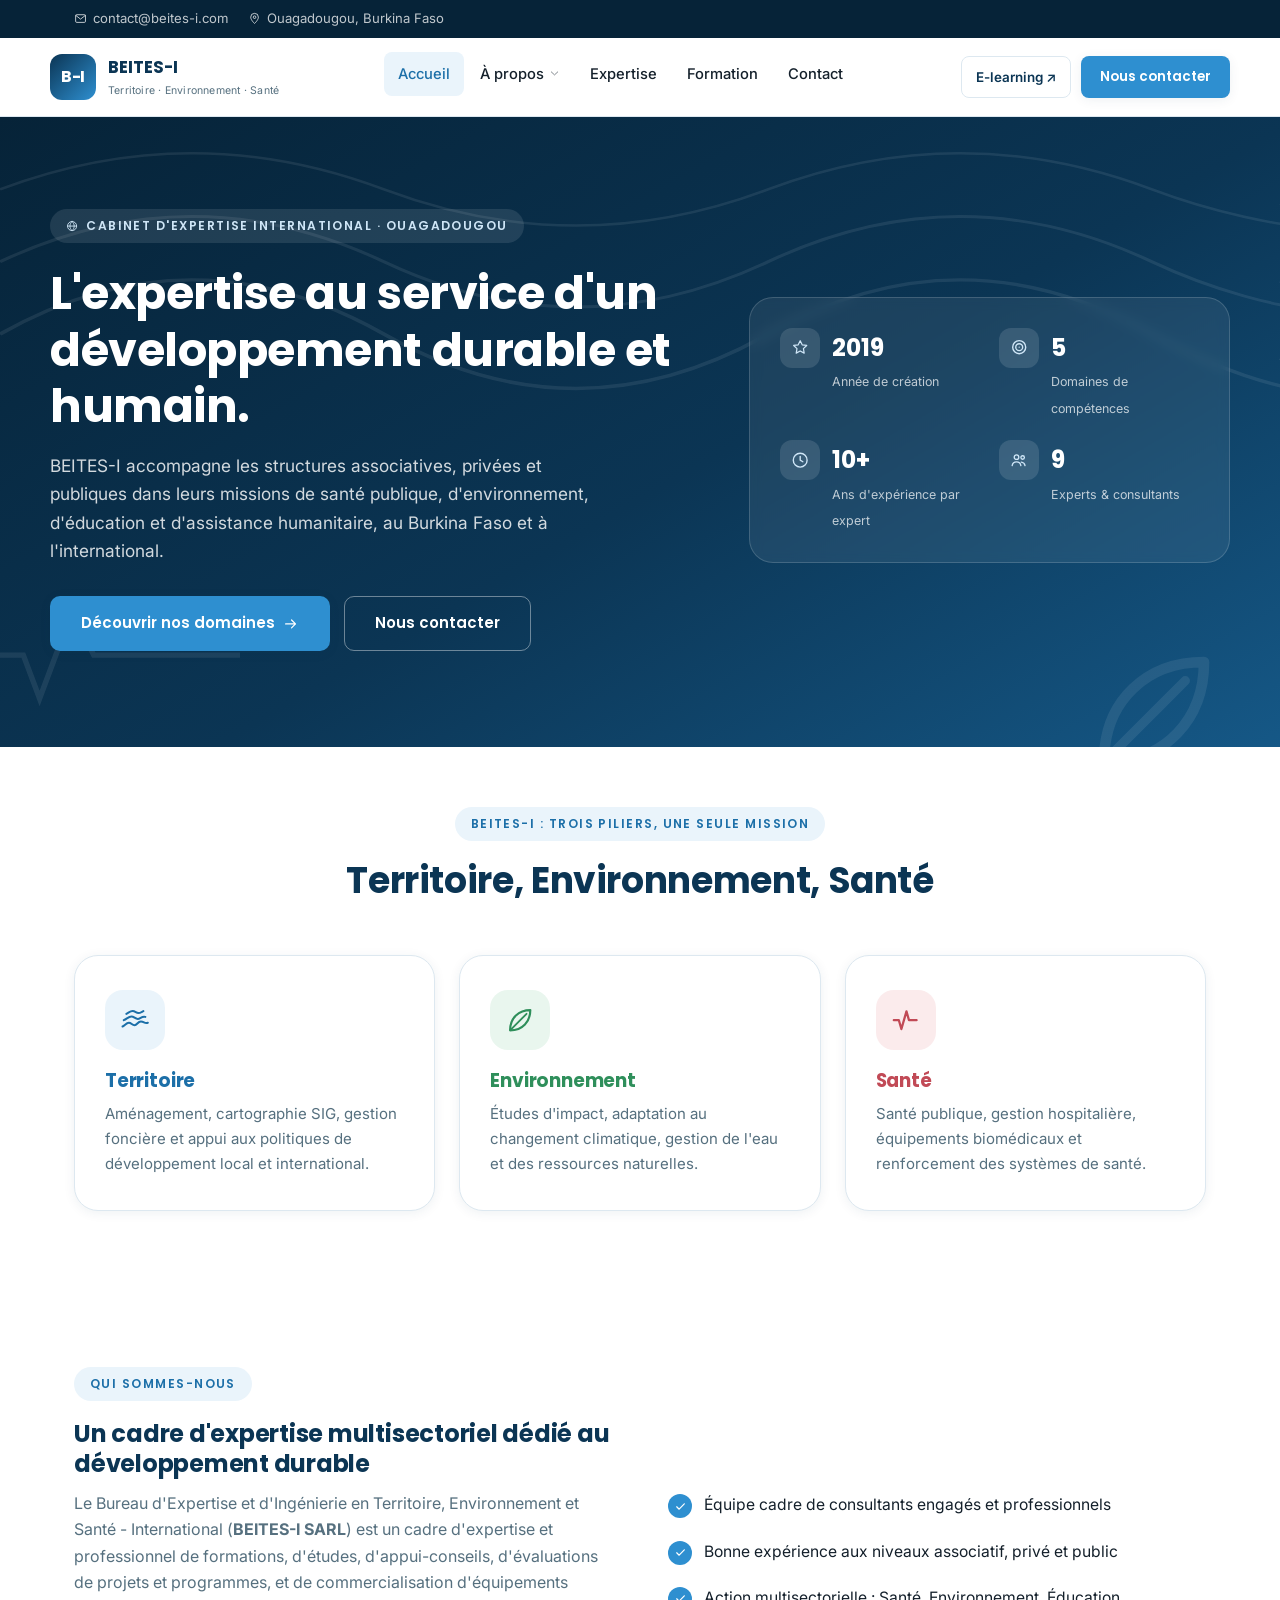
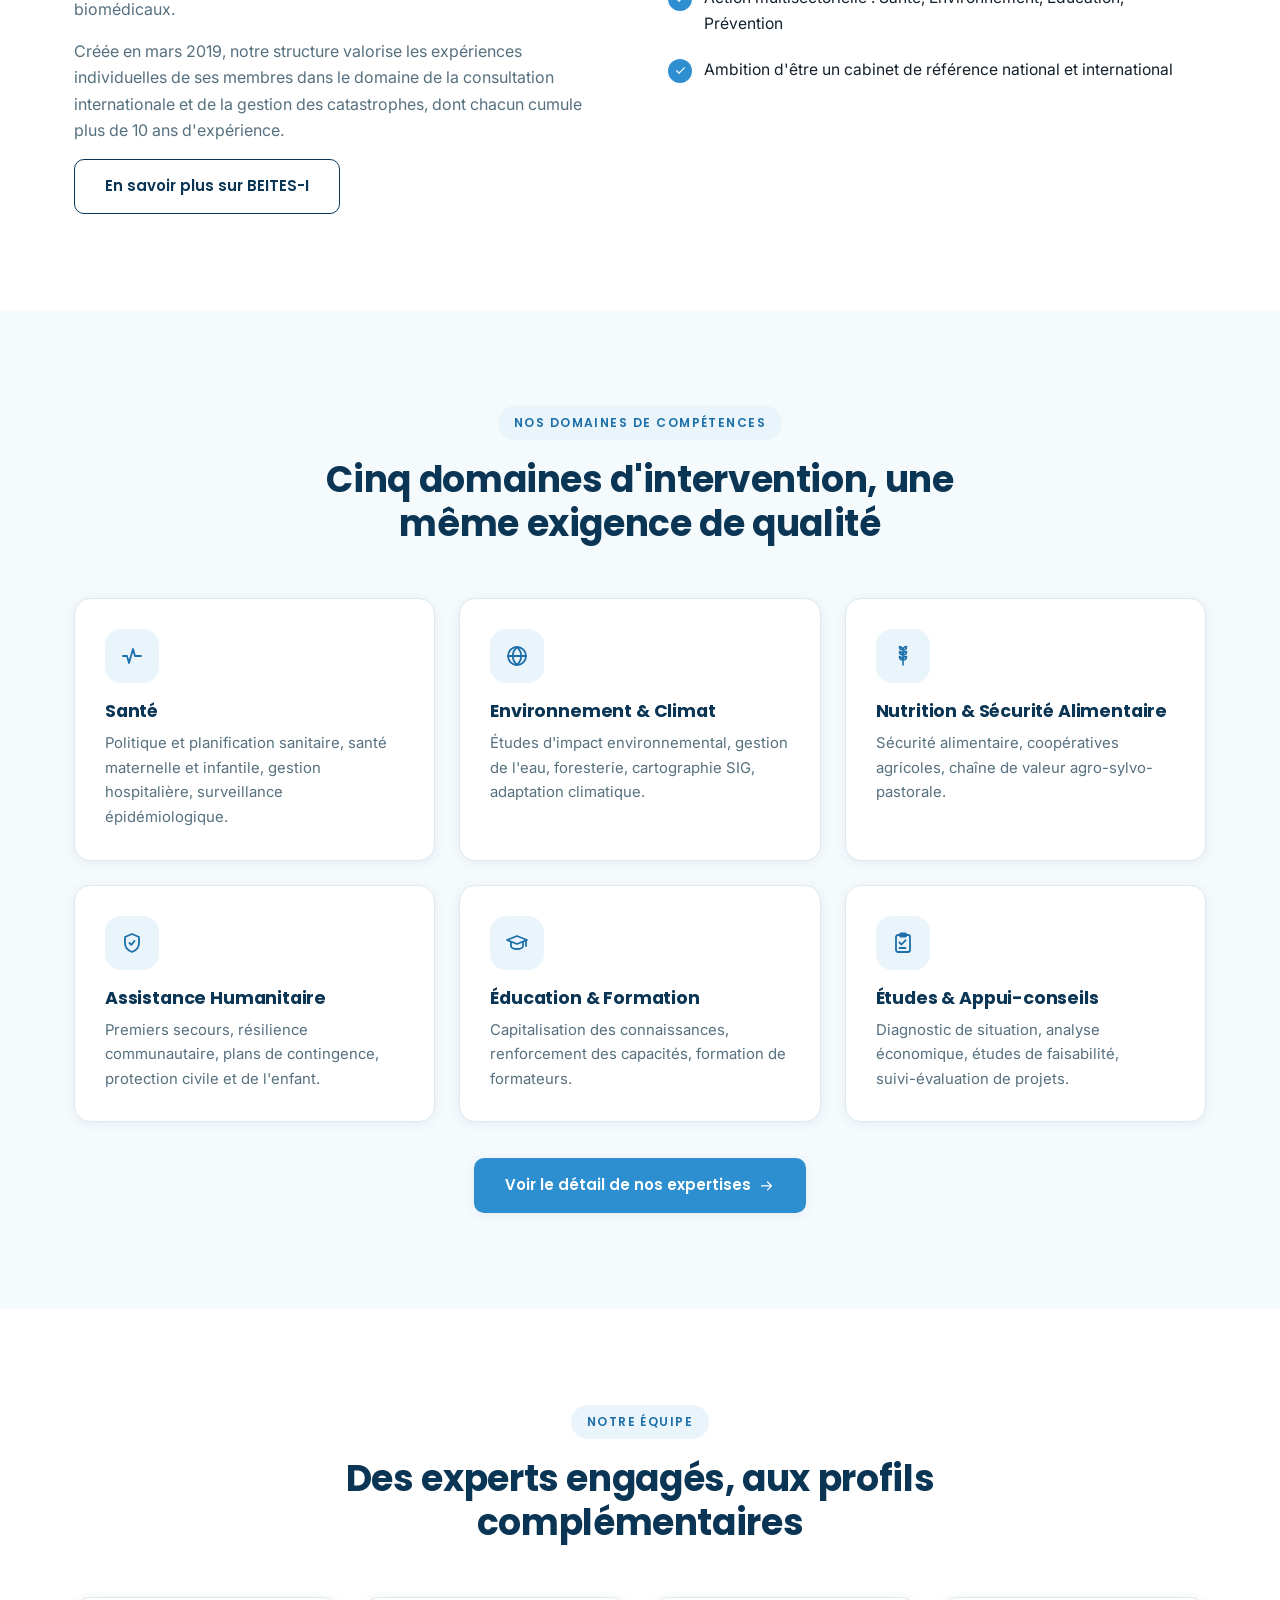
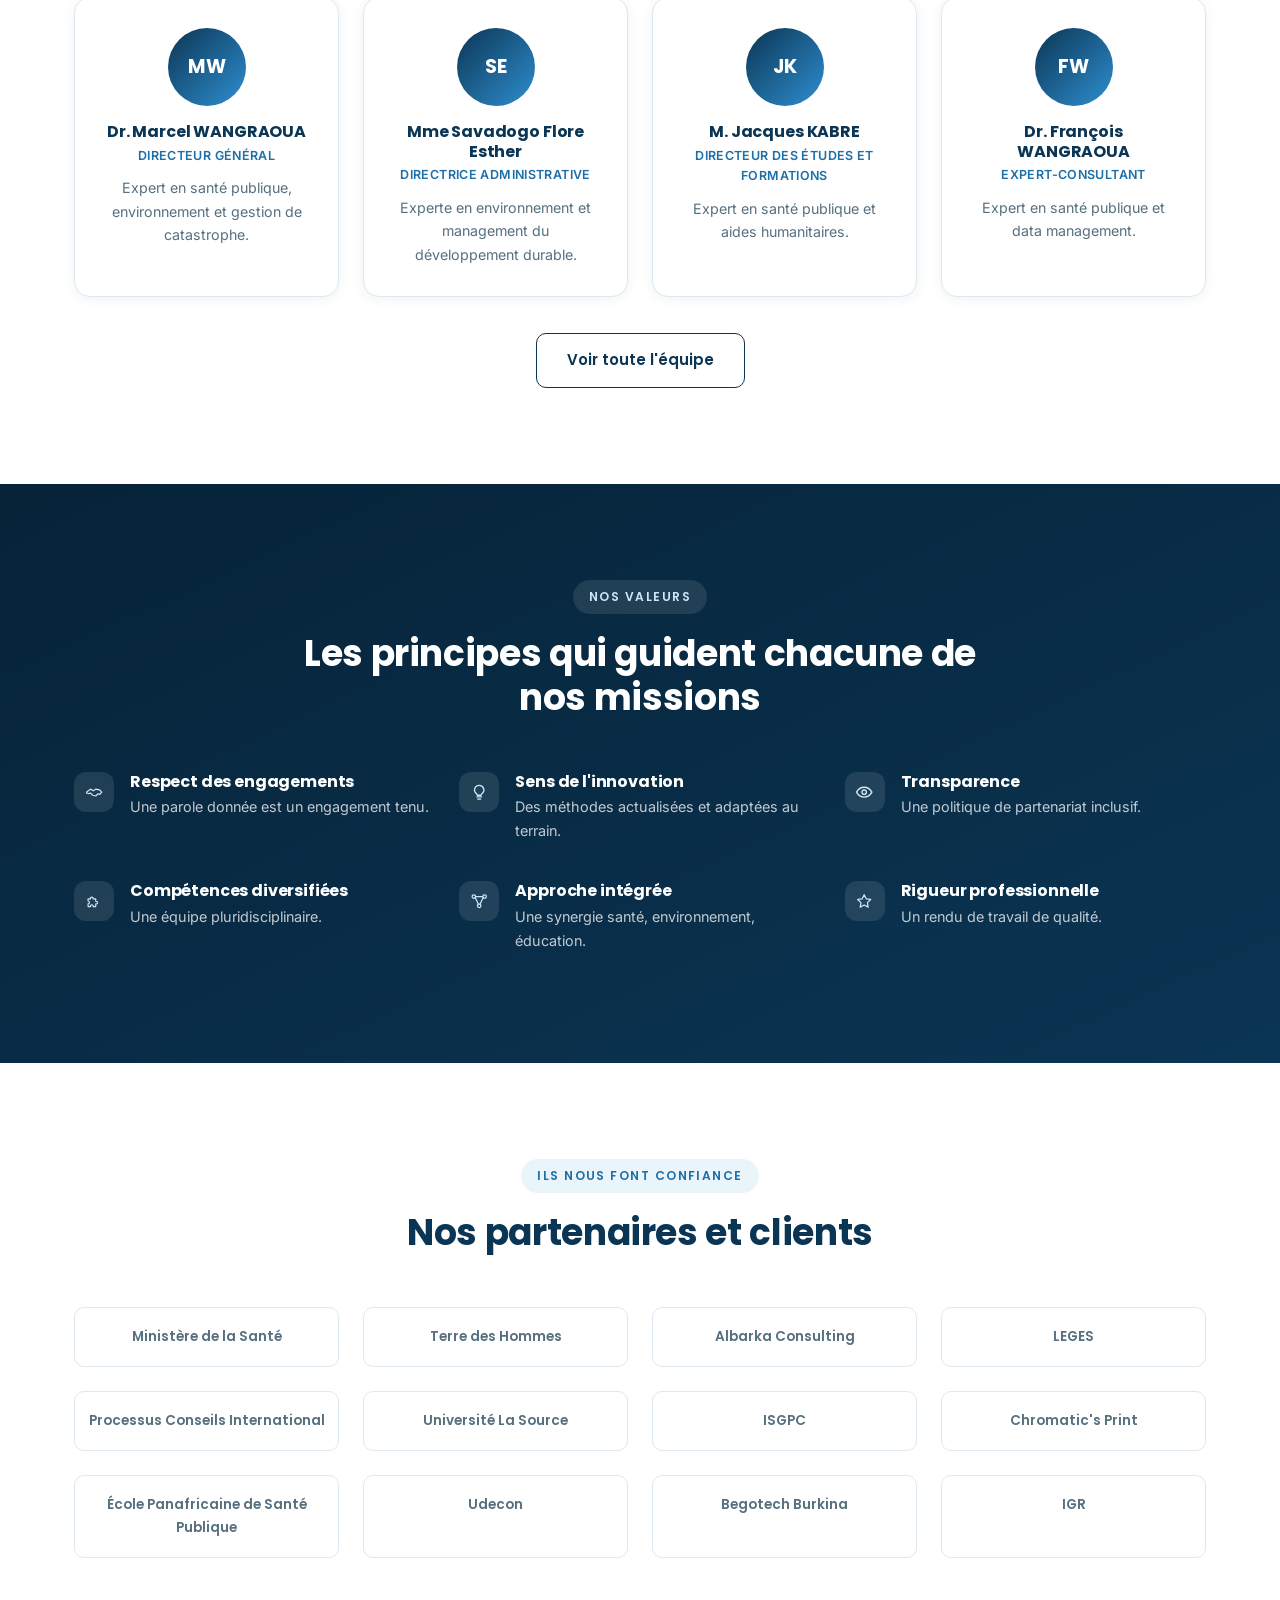
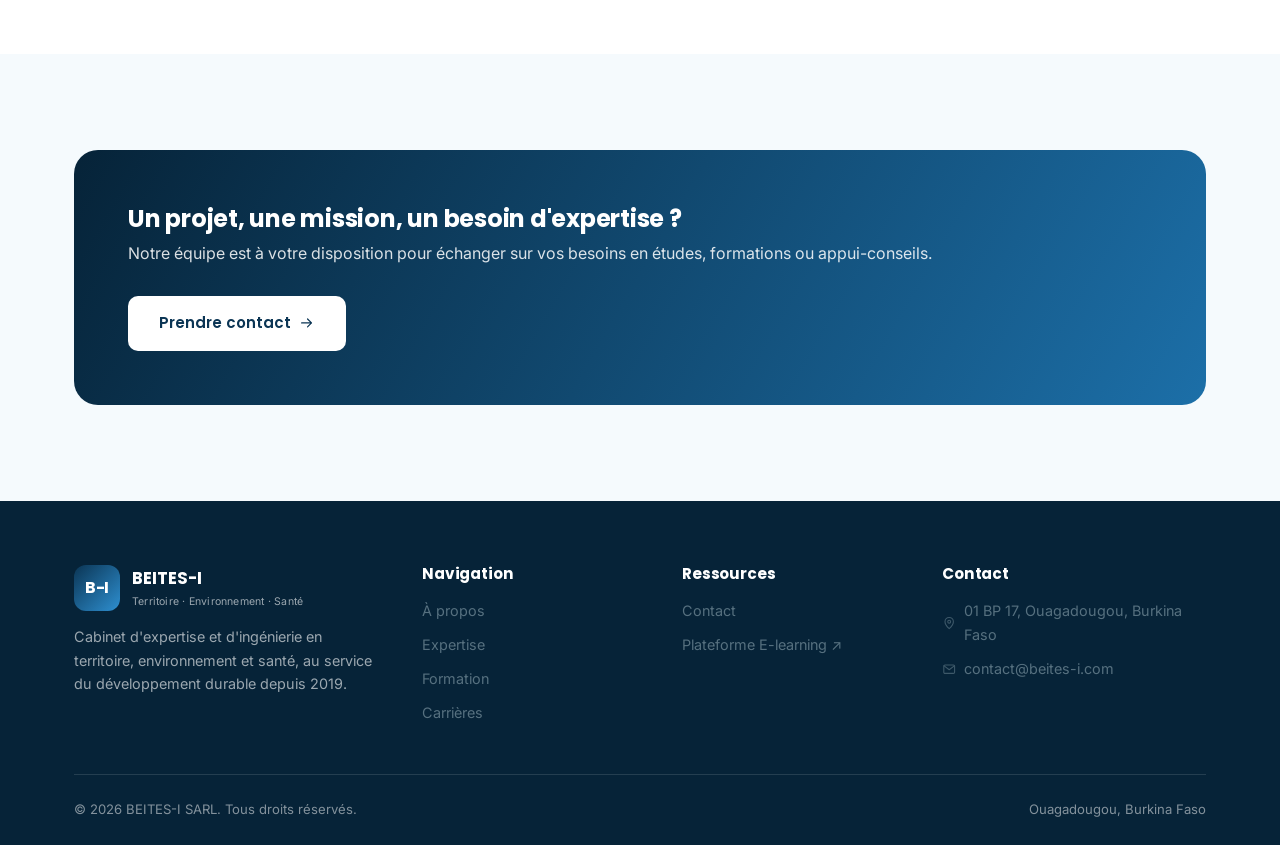
==== index.html @ 6b464d86 "Fond blanc permanent + identité visuelle Territoire/Environnement/Santé Le thème sombre du système a" ====
<!DOCTYPE html>
<html lang="fr">
<head>
<meta charset="UTF-8">
<meta name="viewport" content="width=device-width, initial-scale=1.0">
<title>BEITES-I | Cabinet d'expertise en Territoire, Environnement et Santé</title>
<meta name="description" content="BEITES-I, cabinet d'expertise international basé à Ouagadougou (Burkina Faso), spécialisé en santé publique, environnement, éducation, assistance humanitaire et gestion des catastrophes.">
<link rel="icon" href="favicon.svg" type="image/svg+xml">
<link rel="preconnect" href="https://fonts.googleapis.com">
<link rel="preconnect" href="https://fonts.gstatic.com" crossorigin>
<link href="https://fonts.googleapis.com/css2?family=Inter:wght@400;500;600;700&family=Poppins:wght@600;700;800&display=swap" rel="stylesheet">
<link rel="stylesheet" href="css/style.css">
</head>
<body>

<header class="site-header">
  <div class="topbar">
    <div class="container">
      <div class="topbar-links">
        <span class="topbar-item"><svg class="icon"><use href="icons.svg#icon-mail"></use></svg> contact@beites-i.com</span>
        <span class="topbar-item"><svg class="icon"><use href="icons.svg#icon-pin"></use></svg> Ouagadougou, Burkina Faso</span>
      </div>
    </div>
  </div>
  <div class="container nav">
    <a href="index.html" class="brand">
      <span class="brand-mark">B-I</span>
      <span class="brand-text"><strong>BEITES-I</strong><span>Territoire · Environnement · Santé</span></span>
    </a>
    <nav>
      <ul class="nav-links" id="navLinks">
        <li><a href="index.html" class="is-active">Accueil</a></li>
        <li class="has-dropdown">
          <a href="qui-sommes-nous.html">À propos <svg class="icon"><use href="icons.svg#icon-chevron-down"></use></svg></a>
          <ul class="dropdown">
            <li><a href="qui-sommes-nous.html"><svg class="icon"><use href="icons.svg#icon-compass"></use></svg> Notre histoire &amp; mission</a></li>
            <li><a href="qui-sommes-nous.html#equipe"><svg class="icon"><use href="icons.svg#icon-users"></use></svg> Notre équipe</a></li>
            <li><a href="opportunite.html"><svg class="icon"><use href="icons.svg#icon-briefcase"></use></svg> Carrières</a></li>
          </ul>
        </li>
        <li><a href="expertise.html">Expertise</a></li>
        <li><a href="formation.html">Formation</a></li>
        <li><a href="contact.html">Contact</a></li>
      </ul>
    </nav>
    <div class="nav-cta">
      <a href="https://formation.beites-i.com" target="_blank" rel="noopener" class="nav-elearn">E-learning ↗</a>
      <a href="contact.html" class="btn btn-primary btn-sm">Nous contacter</a>
    </div>
    <button class="nav-toggle" id="navToggle" aria-label="Ouvrir le menu">
      <svg class="icon icon-menu"><use href="icons.svg#icon-menu"></use></svg>
      <svg class="icon icon-close"><use href="icons.svg#icon-close"></use></svg>
    </button>
  </div>
</header>

<section class="hero">
  <div class="hero-decor" aria-hidden="true">
    <svg class="contour" viewBox="0 0 400 120" preserveAspectRatio="none">
      <path d="M0 90c40-30 80-30 120 0s80 30 120 0 80-30 120 0 80 30 40 10" fill="none" stroke="#ffffff" stroke-width="1.4"/>
      <path d="M0 60c40-25 80-25 120 0s80 25 120 0 80-25 120 0 80 25 40 8" fill="none" stroke="#ffffff" stroke-width="1.2"/>
      <path d="M0 30c40-20 80-20 120 0s80 20 120 0 80-20 120 0 80 20 40 6" fill="none" stroke="#ffffff" stroke-width="1"/>
    </svg>
    <svg class="leaf" viewBox="0 0 24 24"><use href="icons.svg#icon-leaf"></use></svg>
    <svg class="pulse" viewBox="0 0 24 10"><path d="M0 5h4l1.5 4 3-8 2 4h13.5" fill="none" stroke="#ffffff" stroke-width="0.5"/></svg>
  </div>
  <div class="container hero-inner">
    <div>
      <span class="hero-eyebrow"><svg class="icon"><use href="icons.svg#icon-globe"></use></svg> Cabinet d'expertise international · Ouagadougou</span>
      <h1>L'expertise au service d'un développement durable et humain.</h1>
      <p class="lead">BEITES-I accompagne les structures associatives, privées et publiques dans leurs missions de santé publique, d'environnement, d'éducation et d'assistance humanitaire, au Burkina Faso et à l'international.</p>
      <div class="hero-actions">
        <a href="expertise.html" class="btn btn-primary">Découvrir nos domaines <svg class="icon"><use href="icons.svg#icon-arrow-right"></use></svg></a>
        <a href="contact.html" class="btn btn-ghost">Nous contacter</a>
      </div>
    </div>
    <div class="hero-card">
      <div class="hero-stat-grid">
        <div class="hero-stat"><div class="icon-circle sm"><svg class="icon"><use href="icons.svg#icon-star"></use></svg></div><div><b>2019</b><span>Année de création</span></div></div>
        <div class="hero-stat"><div class="icon-circle sm"><svg class="icon"><use href="icons.svg#icon-target"></use></svg></div><div><b>5</b><span>Domaines de compétences</span></div></div>
        <div class="hero-stat"><div class="icon-circle sm"><svg class="icon"><use href="icons.svg#icon-clock"></use></svg></div><div><b>10+</b><span>Ans d'expérience par expert</span></div></div>
        <div class="hero-stat"><div class="icon-circle sm"><svg class="icon"><use href="icons.svg#icon-users"></use></svg></div><div><b>9</b><span>Experts &amp; consultants</span></div></div>
      </div>
    </div>
  </div>
</section>

<section class="section section--tight">
  <div class="container">
    <div class="section-head">
      <span class="eyebrow">BEITES-I : trois piliers, une seule mission</span>
      <h2>Territoire, Environnement, Santé</h2>
    </div>
    <div class="pillars">
      <div class="pillar pillar--territoire">
        <div class="pillar-icon"><svg class="icon"><use href="icons.svg#icon-contour"></use></svg></div>
        <h3>Territoire</h3>
        <p>Aménagement, cartographie SIG, gestion foncière et appui aux politiques de développement local et international.</p>
      </div>
      <div class="pillar pillar--environnement">
        <div class="pillar-icon"><svg class="icon"><use href="icons.svg#icon-leaf"></use></svg></div>
        <h3>Environnement</h3>
        <p>Études d'impact, adaptation au changement climatique, gestion de l'eau et des ressources naturelles.</p>
      </div>
      <div class="pillar pillar--sante">
        <div class="pillar-icon"><svg class="icon"><use href="icons.svg#icon-pulse"></use></svg></div>
        <h3>Santé</h3>
        <p>Santé publique, gestion hospitalière, équipements biomédicaux et renforcement des systèmes de santé.</p>
      </div>
    </div>
  </div>
</section>

<section class="section">
  <div class="container">
    <div class="grid grid-2" style="align-items:center; gap:56px;">
      <div>
        <span class="eyebrow">Qui sommes-nous</span>
        <h2>Un cadre d'expertise multisectoriel dédié au développement durable</h2>
        <p>Le Bureau d'Expertise et d'Ingénierie en Territoire, Environnement et Santé - International (<strong>BEITES-I SARL</strong>) est un cadre d'expertise et professionnel de formations, d'études, d'appui-conseils, d'évaluations de projets et programmes, et de commercialisation d'équipements biomédicaux.</p>
        <p>Créée en mars 2019, notre structure valorise les expériences individuelles de ses membres dans le domaine de la consultation internationale et de la gestion des catastrophes, dont chacun cumule plus de 10 ans d'expérience.</p>
        <a href="qui-sommes-nous.html" class="btn btn-outline">En savoir plus sur BEITES-I</a>
      </div>
      <ul class="check-list">
        <li><span class="icon-tick"><svg class="icon"><use href="icons.svg#icon-check"></use></svg></span>Équipe cadre de consultants engagés et professionnels</li>
        <li><span class="icon-tick"><svg class="icon"><use href="icons.svg#icon-check"></use></svg></span>Bonne expérience aux niveaux associatif, privé et public</li>
        <li><span class="icon-tick"><svg class="icon"><use href="icons.svg#icon-check"></use></svg></span>Action multisectorielle : Santé, Environnement, Éducation, Prévention</li>
        <li><span class="icon-tick"><svg class="icon"><use href="icons.svg#icon-check"></use></svg></span>Ambition d'être un cabinet de référence national et international</li>
      </ul>
    </div>
  </div>
</section>

<section class="section section--alt">
  <div class="container">
    <div class="section-head">
      <span class="eyebrow">Nos domaines de compétences</span>
      <h2>Cinq domaines d'intervention, une même exigence de qualité</h2>
    </div>
    <div class="grid grid-3">
      <div class="card"><div class="icon-circle"><svg class="icon"><use href="icons.svg#icon-pulse"></use></svg></div><h3>Santé</h3><p>Politique et planification sanitaire, santé maternelle et infantile, gestion hospitalière, surveillance épidémiologique.</p></div>
      <div class="card"><div class="icon-circle"><svg class="icon"><use href="icons.svg#icon-globe"></use></svg></div><h3>Environnement &amp; Climat</h3><p>Études d'impact environnemental, gestion de l'eau, foresterie, cartographie SIG, adaptation climatique.</p></div>
      <div class="card"><div class="icon-circle"><svg class="icon"><use href="icons.svg#icon-wheat"></use></svg></div><h3>Nutrition &amp; Sécurité Alimentaire</h3><p>Sécurité alimentaire, coopératives agricoles, chaîne de valeur agro-sylvo-pastorale.</p></div>
      <div class="card"><div class="icon-circle"><svg class="icon"><use href="icons.svg#icon-shield"></use></svg></div><h3>Assistance Humanitaire</h3><p>Premiers secours, résilience communautaire, plans de contingence, protection civile et de l'enfant.</p></div>
      <div class="card"><div class="icon-circle"><svg class="icon"><use href="icons.svg#icon-cap"></use></svg></div><h3>Éducation &amp; Formation</h3><p>Capitalisation des connaissances, renforcement des capacités, formation de formateurs.</p></div>
      <div class="card"><div class="icon-circle"><svg class="icon"><use href="icons.svg#icon-clipboard"></use></svg></div><h3>Études &amp; Appui-conseils</h3><p>Diagnostic de situation, analyse économique, études de faisabilité, suivi-évaluation de projets.</p></div>
    </div>
    <div class="text-center" style="margin-top:36px;">
      <a href="expertise.html" class="btn btn-primary">Voir le détail de nos expertises <svg class="icon"><use href="icons.svg#icon-arrow-right"></use></svg></a>
    </div>
  </div>
</section>

<section class="section">
  <div class="container">
    <div class="section-head">
      <span class="eyebrow">Notre équipe</span>
      <h2>Des experts engagés, aux profils complémentaires</h2>
    </div>
    <div class="grid grid-4">
      <div class="card team-card"><div class="avatar">MW</div><h3>Dr. Marcel WANGRAOUA</h3><div class="team-role">Directeur Général</div><p>Expert en santé publique, environnement et gestion de catastrophe.</p></div>
      <div class="card team-card"><div class="avatar">SE</div><h3>Mme Savadogo Flore Esther</h3><div class="team-role">Directrice administrative</div><p>Experte en environnement et management du développement durable.</p></div>
      <div class="card team-card"><div class="avatar">JK</div><h3>M. Jacques KABRE</h3><div class="team-role">Directeur des études et formations</div><p>Expert en santé publique et aides humanitaires.</p></div>
      <div class="card team-card"><div class="avatar">FW</div><h3>Dr. François WANGRAOUA</h3><div class="team-role">Expert-consultant</div><p>Expert en santé publique et data management.</p></div>
    </div>
    <div class="text-center" style="margin-top:36px;">
      <a href="qui-sommes-nous.html#equipe" class="btn btn-outline">Voir toute l'équipe</a>
    </div>
  </div>
</section>

<section class="section--navy section">
  <div class="container">
    <div class="section-head">
      <span class="eyebrow" style="background:rgba(255,255,255,0.1); color:#cfe6f7;">Nos valeurs</span>
      <h2>Les principes qui guident chacune de nos missions</h2>
    </div>
    <div class="grid grid-3">
      <div class="card-row"><div class="icon-circle sm" style="background:rgba(255,255,255,0.1); color:#cfe6f7;"><svg class="icon"><use href="icons.svg#icon-handshake"></use></svg></div><div><h4 style="margin-bottom:4px; color:#fff; font-size:1rem;">Respect des engagements</h4><p style="font-size:0.9rem;">Une parole donnée est un engagement tenu.</p></div></div>
      <div class="card-row"><div class="icon-circle sm" style="background:rgba(255,255,255,0.1); color:#cfe6f7;"><svg class="icon"><use href="icons.svg#icon-bulb"></use></svg></div><div><h4 style="margin-bottom:4px; color:#fff; font-size:1rem;">Sens de l'innovation</h4><p style="font-size:0.9rem;">Des méthodes actualisées et adaptées au terrain.</p></div></div>
      <div class="card-row"><div class="icon-circle sm" style="background:rgba(255,255,255,0.1); color:#cfe6f7;"><svg class="icon"><use href="icons.svg#icon-eye"></use></svg></div><div><h4 style="margin-bottom:4px; color:#fff; font-size:1rem;">Transparence</h4><p style="font-size:0.9rem;">Une politique de partenariat inclusif.</p></div></div>
      <div class="card-row"><div class="icon-circle sm" style="background:rgba(255,255,255,0.1); color:#cfe6f7;"><svg class="icon"><use href="icons.svg#icon-puzzle"></use></svg></div><div><h4 style="margin-bottom:4px; color:#fff; font-size:1rem;">Compétences diversifiées</h4><p style="font-size:0.9rem;">Une équipe pluridisciplinaire.</p></div></div>
      <div class="card-row"><div class="icon-circle sm" style="background:rgba(255,255,255,0.1); color:#cfe6f7;"><svg class="icon"><use href="icons.svg#icon-network"></use></svg></div><div><h4 style="margin-bottom:4px; color:#fff; font-size:1rem;">Approche intégrée</h4><p style="font-size:0.9rem;">Une synergie santé, environnement, éducation.</p></div></div>
      <div class="card-row"><div class="icon-circle sm" style="background:rgba(255,255,255,0.1); color:#cfe6f7;"><svg class="icon"><use href="icons.svg#icon-star"></use></svg></div><div><h4 style="margin-bottom:4px; color:#fff; font-size:1rem;">Rigueur professionnelle</h4><p style="font-size:0.9rem;">Un rendu de travail de qualité.</p></div></div>
    </div>
  </div>
</section>

<section class="section">
  <div class="container">
    <div class="section-head">
      <span class="eyebrow">Ils nous font confiance</span>
      <h2>Nos partenaires et clients</h2>
    </div>
    <div class="grid grid-4">
      <div class="partner-badge">Ministère de la Santé</div>
      <div class="partner-badge">Terre des Hommes</div>
      <div class="partner-badge">Albarka Consulting</div>
      <div class="partner-badge">LEGES</div>
      <div class="partner-badge">Processus Conseils International</div>
      <div class="partner-badge">Université La Source</div>
      <div class="partner-badge">ISGPC</div>
      <div class="partner-badge">Chromatic's Print</div>
      <div class="partner-badge">École Panafricaine de Santé Publique</div>
      <div class="partner-badge">Udecon</div>
      <div class="partner-badge">Begotech Burkina</div>
      <div class="partner-badge">IGR</div>
    </div>
  </div>
</section>

<section class="section section--alt">
  <div class="container">
    <div class="cta-banner">
      <div>
        <h2>Un projet, une mission, un besoin d'expertise ?</h2>
        <p>Notre équipe est à votre disposition pour échanger sur vos besoins en études, formations ou appui-conseils.</p>
      </div>
      <a href="contact.html" class="btn btn-white">Prendre contact <svg class="icon"><use href="icons.svg#icon-arrow-right"></use></svg></a>
    </div>
  </div>
</section>

<footer class="site-footer">
  <div class="container">
    <div class="footer-grid">
      <div class="footer-brand">
        <a href="index.html" class="brand" style="margin-bottom:14px;">
          <span class="brand-mark">B-I</span>
          <span class="brand-text"><strong style="color:#fff;">BEITES-I</strong><span style="color:rgba(255,255,255,0.6);">Territoire · Environnement · Santé</span></span>
        </a>
        <p>Cabinet d'expertise et d'ingénierie en territoire, environnement et santé, au service du développement durable depuis 2019.</p>
      </div>
      <div>
        <h4>Navigation</h4>
        <ul>
          <li><a href="qui-sommes-nous.html">À propos</a></li>
          <li><a href="expertise.html">Expertise</a></li>
          <li><a href="formation.html">Formation</a></li>
          <li><a href="opportunite.html">Carrières</a></li>
        </ul>
      </div>
      <div>
        <h4>Ressources</h4>
        <ul>
          <li><a href="contact.html">Contact</a></li>
          <li><a href="https://formation.beites-i.com" target="_blank" rel="noopener">Plateforme E-learning ↗</a></li>
        </ul>
      </div>
      <div>
        <h4>Contact</h4>
        <ul>
          <li><svg class="icon"><use href="icons.svg#icon-pin"></use></svg> 01 BP 17, Ouagadougou, Burkina Faso</li>
          <li><svg class="icon"><use href="icons.svg#icon-mail"></use></svg> <a href="mailto:contact@beites-i.com">contact@beites-i.com</a></li>
        </ul>
      </div>
    </div>
    <div class="footer-bottom">
      <span>© <span id="year"></span> BEITES-I SARL. Tous droits réservés.</span>
      <span>Ouagadougou, Burkina Faso</span>
    </div>
  </div>
</footer>

<script src="js/main.js"></script>
</body>
</html>
---- css/style.css ----
/* =========================================================
   BEITES-I — Feuille de style principale
   Cabinet d'expertise en Territoire, Environnement et Santé
   ========================================================= */

:root {
  --color-navy: #0b3554;          /* bleu marine - autorité, expertise */
  --color-navy-deep: #062338;
  --color-navy-soft: #164a70;
  --color-sky: #2e8fd0;           /* bleu ciel - accent principal */
  --color-sky-dark: #1c6fa8;
  --color-sky-light: #eaf4fb;     /* fond doux */
  --color-sky-pale: #f5fafd;
  --color-white: #ffffff;
  --color-ink: #14202b;
  --color-ink-soft: #56707f;
  --color-border: #dde8f0;

  /* accents symboliques des 3 piliers BEITES-I (usage ponctuel uniquement) */
  --color-territoire: #1c6fa8;    /* bleu ciel foncé - territoire / cartographie */
  --color-territoire-bg: #eaf4fb;
  --color-environnement: #2f8f5b; /* vert - environnement */
  --color-environnement-bg: #e9f6ee;
  --color-sante: #c14a56;         /* corail - santé */
  --color-sante-bg: #fbebec;

  --font-display: 'Poppins', 'Segoe UI', sans-serif;
  --font-body: 'Inter', 'Segoe UI', sans-serif;

  --radius-sm: 10px;
  --radius-md: 16px;
  --radius-lg: 24px;

  --shadow-sm: 0 2px 12px rgba(11, 53, 84, 0.07);
  --shadow-md: 0 12px 32px rgba(11, 53, 84, 0.12);
  --shadow-lg: 0 24px 56px rgba(11, 53, 84, 0.16);

  --container: 1180px;
}

/* Thème volontairement toujours clair : site vitrine professionnel,
   la lisibilité et l'image de marque priment sur la préférence système. */

* { box-sizing: border-box; }
html { scroll-behavior: smooth; }

body {
  margin: 0;
  font-family: var(--font-body);
  color: var(--color-ink);
  background: var(--color-white);
  line-height: 1.65;
  -webkit-font-smoothing: antialiased;
}

img { max-width: 100%; display: block; }
a { color: inherit; text-decoration: none; }

h1, h2, h3, h4, h5 {
  font-family: var(--font-display);
  color: var(--color-navy);
  line-height: 1.22;
  margin: 0 0 0.5em;
  font-weight: 700;
  letter-spacing: -0.01em;
}

p { margin: 0 0 1em; color: var(--color-ink-soft); }
ul { padding-left: 1.2em; }
li { margin-bottom: 0.4em; color: var(--color-ink-soft); }

.container { max-width: var(--container); margin: 0 auto; padding: 0 24px; }

/* ---------- Icons ---------- */
.icon { width: 1em; height: 1em; display: inline-block; vertical-align: -0.125em; fill: none; }
.icon-circle {
  width: 54px; height: 54px;
  border-radius: 16px;
  background: var(--color-sky-light);
  color: var(--color-sky-dark);
  display: flex; align-items: center; justify-content: center;
  font-size: 1.5rem;
  margin-bottom: 18px;
  flex-shrink: 0;
}
.icon-circle.sm { width: 40px; height: 40px; border-radius: 12px; font-size: 1.15rem; margin-bottom: 0; }

.eyebrow {
  display: inline-flex; align-items: center; gap: 8px;
  font-family: var(--font-display);
  font-size: 0.76rem; font-weight: 600;
  letter-spacing: 0.12em; text-transform: uppercase;
  color: var(--color-sky-dark);
  background: var(--color-sky-light);
  padding: 7px 16px;
  border-radius: 999px;
  margin-bottom: 18px;
}

.section { padding: 96px 0; }
.section--tight { padding: 60px 0; }
.section--alt { background: var(--color-sky-pale); }
.section--navy { background: linear-gradient(155deg, var(--color-navy-deep), var(--color-navy)); color: rgba(255,255,255,0.92); }
.section--navy h2, .section--navy h3 { color: #fff; }
.section--navy p { color: rgba(255,255,255,0.75); }

.section-head { max-width: 680px; margin: 0 auto 52px; text-align: center; }
.section-head h2 { font-size: clamp(1.6rem, 3vw, 2.25rem); }
.section-head.align-left { text-align: left; margin: 0 0 44px; }

/* ---------- Buttons ---------- */
.btn {
  display: inline-flex; align-items: center; gap: 8px;
  font-family: var(--font-display); font-weight: 600; font-size: 0.94rem;
  padding: 14px 30px; border-radius: 10px;
  border: 1.5px solid transparent; cursor: pointer;
  transition: transform 0.2s ease, box-shadow 0.2s ease, background 0.2s ease, color 0.2s ease, border-color 0.2s ease;
  white-space: nowrap;
}
.btn .icon { width: 1.05em; height: 1.05em; }
.btn-primary { background: var(--color-sky); color: #fff; box-shadow: var(--shadow-sm); }
.btn-primary:hover { background: var(--color-sky-dark); transform: translateY(-2px); box-shadow: var(--shadow-md); }
.btn-ghost { background: transparent; color: #fff; border-color: rgba(255,255,255,0.4); }
.btn-ghost:hover { background: rgba(255,255,255,0.12); border-color: rgba(255,255,255,0.7); transform: translateY(-2px); }
.btn-outline { background: transparent; border-color: var(--color-navy); color: var(--color-navy); }
.btn-outline:hover { background: var(--color-navy); color: #fff; transform: translateY(-2px); }
.btn-white { background: #fff; color: var(--color-navy); }
.btn-white:hover { background: var(--color-sky-light); transform: translateY(-2px); }
.btn-sm { padding: 9px 18px; font-size: 0.84rem; border-radius: 8px; }

/* ---------- Top utility bar ---------- */
.topbar {
  background: var(--color-navy-deep);
  color: rgba(255,255,255,0.75);
  font-size: 0.82rem;
}
.topbar .container { display: flex; justify-content: space-between; align-items: center; padding-top: 8px; padding-bottom: 8px; gap: 16px; }
.topbar-links { display: flex; gap: 20px; flex-wrap: wrap; }
.topbar-links a, .topbar-item { display: inline-flex; align-items: center; gap: 6px; }
.topbar a:hover { color: #fff; }
.topbar-social { display: flex; gap: 12px; }
.topbar-social .icon { width: 15px; height: 15px; }
@media (max-width: 700px) { .topbar-links span:not(:first-child) { display:none; } }

/* ---------- Header / Nav ---------- */
.site-header {
  position: sticky; top: 0; z-index: 200;
  background: rgba(255, 255, 255, 0.96);
  backdrop-filter: blur(8px);
  border-bottom: 1px solid var(--color-border);
}

.nav { display: flex; align-items: center; justify-content: space-between; padding: 14px 0; gap: 20px; }

.brand { display: flex; align-items: center; gap: 12px; font-family: var(--font-display); }
.brand-mark {
  width: 46px; height: 46px; border-radius: 12px;
  background: linear-gradient(135deg, var(--color-navy), var(--color-sky));
  color: #fff; display: flex; align-items: center; justify-content: center;
  font-weight: 700; font-size: 1rem; letter-spacing: -0.02em; flex-shrink: 0;
}
.brand-text strong { display: block; font-size: 1.05rem; font-weight: 700; color: var(--color-navy); }
.brand-text span { display: block; font-size: 0.66rem; color: var(--color-ink-soft); font-family: var(--font-body); letter-spacing: 0.02em; }

.nav-links { display: flex; align-items: center; gap: 2px; list-style: none; margin: 0; padding: 0; }
.nav-links > li { position: relative; }
.nav-links > li > a {
  display: flex; align-items: center; gap: 5px;
  padding: 10px 14px; font-size: 0.92rem; font-weight: 500;
  color: var(--color-ink); border-radius: 8px;
  transition: background 0.2s, color 0.2s;
}
.nav-links > li > a .icon { width: 0.75em; height: 0.75em; opacity: 0.6; }
.nav-links > li > a:hover, .nav-links > li > a.is-active { background: var(--color-sky-light); color: var(--color-sky-dark); }

/* dropdown (desktop) */
.has-dropdown { position: relative; }
.dropdown {
  position: absolute; top: 100%; left: 0; margin-top: 6px;
  background: var(--color-white); border: 1px solid var(--color-border);
  border-radius: var(--radius-sm); box-shadow: var(--shadow-md);
  min-width: 230px; padding: 8px; list-style: none;
  opacity: 0; transform: translateY(-6px); pointer-events: none;
  transition: 0.16s ease;
  z-index: 50;
}
.has-dropdown:hover .dropdown,
.has-dropdown:focus-within .dropdown { opacity: 1; transform: translateY(0); pointer-events: auto; }
.dropdown a {
  display: flex; align-items: center; gap: 10px;
  padding: 10px 12px; border-radius: 8px;
  font-size: 0.88rem; font-weight: 500; color: var(--color-ink);
}
.dropdown a:hover { background: var(--color-sky-light); color: var(--color-sky-dark); }
.dropdown .icon { width: 1.1em; height: 1.1em; color: var(--color-sky-dark); flex-shrink: 0; }

.nav-cta { display: flex; align-items: center; gap: 10px; flex-shrink: 0; }
.nav-elearn {
  display: inline-flex; align-items: center; gap: 6px;
  font-size: 0.84rem; font-weight: 600; color: var(--color-navy);
  padding: 9px 14px; border-radius: 8px; border: 1.5px solid var(--color-border);
}
.nav-elearn:hover { border-color: var(--color-sky); color: var(--color-sky-dark); }

.nav-toggle {
  display: none; background: none; border: none; cursor: pointer;
  width: 42px; height: 42px; border-radius: 10px;
  align-items: center; justify-content: center; color: var(--color-navy);
  flex-shrink: 0;
}
.nav-toggle:hover { background: var(--color-sky-light); }
.nav-toggle .icon { width: 22px; height: 22px; }
.nav-toggle .icon-close { display: none; }
.nav-toggle.is-active .icon-menu { display: none; }
.nav-toggle.is-active .icon-close { display: inline-block; }

@media (max-width: 980px) {
  .nav-toggle { display: flex; }
  .nav-elearn { display: none; }
  .nav-links {
    position: fixed; z-index: 190;
    inset: 74px 16px auto 16px;
    flex-direction: column; align-items: stretch;
    background: var(--color-white); border: 1px solid var(--color-border);
    border-radius: var(--radius-md); box-shadow: var(--shadow-lg);
    padding: 12px; gap: 2px; max-height: calc(100vh - 100px); overflow-y: auto;
    transform: translateY(-12px); opacity: 0; pointer-events: none; transition: 0.2s ease;
  }
  .nav-links.is-open { transform: translateY(0); opacity: 1; pointer-events: auto; }
  .nav-links > li > a { padding: 13px 16px; color: var(--color-ink); }
  .dropdown {
    position: static; opacity: 1; transform: none; pointer-events: auto;
    box-shadow: none; border: none; margin: 2px 0 6px 14px; min-width: 0;
    display: none;
    border-left: 2px solid var(--color-sky-light);
    border-radius: 0;
  }
  .has-dropdown.is-open-sub .dropdown { display: block; }
  .nav-cta { display: none; }
}

/* ---------- Hero ---------- */
.hero {
  position: relative;
  background: linear-gradient(150deg, var(--color-navy-deep) 0%, var(--color-navy) 55%, var(--color-sky-dark) 130%);
  color: #fff;
  overflow: hidden;
}
.hero-decor {
  position: absolute; inset: 0; z-index: 0; pointer-events: none; opacity: 0.5;
}
.hero-decor svg { position: absolute; }
.hero-decor .contour { top: 0; left: 0; width: 100%; height: 46%; opacity: 0.16; }
.hero-decor .leaf { bottom: -40px; right: 4%; width: 150px; opacity: 0.16; }
.hero-decor .pulse { bottom: 6%; left: -20px; width: 260px; opacity: 0.16; }

/* ---------- Piliers (Territoire / Environnement / Santé) ---------- */
.pillars { display: grid; grid-template-columns: repeat(3, 1fr); gap: 24px; }
@media (max-width: 820px) { .pillars { grid-template-columns: 1fr; } }
.pillar {
  border-radius: var(--radius-lg);
  padding: 34px 30px;
  border: 1px solid var(--color-border);
  background: var(--color-white);
  box-shadow: var(--shadow-sm);
  transition: transform 0.2s ease, box-shadow 0.2s ease;
}
.pillar:hover { transform: translateY(-4px); box-shadow: var(--shadow-md); }
.pillar-icon {
  width: 60px; height: 60px; border-radius: 18px;
  display: flex; align-items: center; justify-content: center;
  font-size: 1.7rem; margin-bottom: 20px;
}
.pillar-icon .icon { width: 1.9rem; height: 1.9rem; }
.pillar--territoire .pillar-icon { background: var(--color-territoire-bg); color: var(--color-territoire); }
.pillar--environnement .pillar-icon { background: var(--color-environnement-bg); color: var(--color-environnement); }
.pillar--sante .pillar-icon { background: var(--color-sante-bg); color: var(--color-sante); }
.pillar--territoire h3 { color: var(--color-territoire); }
.pillar--environnement h3 { color: var(--color-environnement); }
.pillar--sante h3 { color: var(--color-sante); }
.pillar p { margin-bottom: 0; font-size: 0.94rem; }

.hero-inner {
  position: relative; z-index: 1;
  padding: 92px 0 96px;
  display: grid; grid-template-columns: 1.15fr 0.85fr; gap: 48px; align-items: center;
}
.hero-eyebrow {
  display: inline-flex; align-items: center; gap: 8px;
  font-family: var(--font-display); font-size: 0.76rem; font-weight: 600;
  letter-spacing: 0.12em; text-transform: uppercase; color: #cfe6f7;
  background: rgba(255,255,255,0.1); padding: 7px 16px; border-radius: 999px; margin-bottom: 22px;
}
.hero h1 { color: #fff; font-size: clamp(2rem, 3.6vw, 2.9rem); margin-bottom: 18px; }
.hero p.lead { color: rgba(255,255,255,0.82); font-size: 1.08rem; max-width: 560px; }
.hero-actions { display: flex; gap: 14px; flex-wrap: wrap; margin-top: 30px; }

.hero-card {
  background: rgba(255,255,255,0.07); border: 1px solid rgba(255,255,255,0.16);
  border-radius: var(--radius-lg); padding: 30px; backdrop-filter: blur(6px);
}
.hero-stat-grid { display: grid; grid-template-columns: 1fr 1fr; gap: 20px; }
.hero-stat { display: flex; gap: 12px; align-items: flex-start; }
.hero-stat .icon-circle.sm { background: rgba(255,255,255,0.12); color: #cfe6f7; }
.hero-stat b { display: block; font-family: var(--font-display); font-size: 1.5rem; color: #fff; }
.hero-stat span { font-size: 0.78rem; color: rgba(255,255,255,0.72); }
@media (max-width: 980px) { .hero-inner { grid-template-columns: 1fr; padding: 56px 0 60px; } }

/* ---------- Page header (inner pages) ---------- */
.page-header {
  background: linear-gradient(150deg, var(--color-navy-deep), var(--color-navy)); color: #fff; padding: 60px 0 52px;
  position: relative; overflow: hidden;
}
.page-header::after {
  content: ''; position: absolute; inset: auto -5% -30% -5%; height: 140px; pointer-events: none;
  background-image: url("data:image/svg+xml,%3Csvg xmlns='http://www.w3.org/2000/svg' viewBox='0 0 400 60'%3E%3Cpath d='M0 45c40-20 80-20 120 0s80 20 120 0 80-20 120 0 80 20 40 6' fill='none' stroke='white' stroke-width='1'/%3E%3Cpath d='M0 25c40-15 80-15 120 0s80 15 120 0 80-15 120 0 80 15 40 4' fill='none' stroke='white' stroke-width='0.8'/%3E%3C/svg%3E");
  background-repeat: repeat-x; background-size: 400px 60px; opacity: 0.15;
}
.page-header h1 { color: #fff; font-size: clamp(1.7rem, 3.2vw, 2.4rem); }
.page-header p { color: rgba(255,255,255,0.78); max-width: 640px; font-size: 1.02rem; }
.breadcrumb { display: flex; align-items: center; gap: 6px; font-size: 0.84rem; color: rgba(255,255,255,0.6); margin-bottom: 14px; }
.breadcrumb .icon { width: 0.85em; height: 0.85em; }
.breadcrumb a:hover { color: #fff; }

/* ---------- Grids / cards ---------- */
.grid { display: grid; gap: 24px; }
.grid-3 { grid-template-columns: repeat(3, 1fr); }
.grid-2 { grid-template-columns: repeat(2, 1fr); }
.grid-4 { grid-template-columns: repeat(4, 1fr); }
@media (max-width: 980px) { .grid-3, .grid-4 { grid-template-columns: repeat(2, 1fr); } }
@media (max-width: 620px) { .grid-2, .grid-3, .grid-4 { grid-template-columns: 1fr; } }

.card {
  background: var(--color-white); border: 1px solid var(--color-border);
  border-radius: var(--radius-md); padding: 30px;
  box-shadow: var(--shadow-sm);
  transition: transform 0.2s ease, box-shadow 0.2s ease, border-color 0.2s ease;
}
.card:hover { transform: translateY(-4px); box-shadow: var(--shadow-md); border-color: var(--color-sky); }
.card h3 { font-size: 1.1rem; }
.card p { font-size: 0.93rem; margin-bottom: 0; }
.card-list { list-style: none; padding: 0; margin: 0; }
.card-list li { padding: 8px 0; border-bottom: 1px dashed var(--color-border); font-size: 0.93rem; display: flex; gap: 10px; }
.card-list li:last-child { border-bottom: none; }
.card-list .icon { width: 1.1em; height: 1.1em; color: var(--color-sky-dark); flex-shrink: 0; margin-top: 2px; }

.card-row { display: flex; gap: 16px; align-items: flex-start; }
.card-row .icon-circle { margin-bottom: 0; }

/* ---------- Checklist ---------- */
.check-list { list-style: none; padding: 0; margin: 0; display: grid; gap: 14px; }
.check-list li { display: flex; gap: 12px; align-items: flex-start; font-size: 0.98rem; color: var(--color-ink); }
.check-list .icon-tick {
  flex-shrink: 0; width: 24px; height: 24px; border-radius: 50%;
  background: var(--color-sky); color: #fff;
  display: flex; align-items: center; justify-content: center; margin-top: 2px;
}
.check-list .icon-tick .icon { width: 13px; height: 13px; }

/* ---------- Team ---------- */
.team-card { text-align: center; }
.avatar {
  width: 78px; height: 78px; margin: 0 auto 16px; border-radius: 50%;
  background: linear-gradient(135deg, var(--color-navy), var(--color-sky));
  color: #fff; display: flex; align-items: center; justify-content: center;
  font-family: var(--font-display); font-weight: 700; font-size: 1.2rem;
}
.team-card h3 { font-size: 1rem; margin-bottom: 4px; }
.team-role { font-size: 0.78rem; font-weight: 600; color: var(--color-sky-dark); text-transform: uppercase; letter-spacing: 0.03em; margin-bottom: 10px; }
.team-card p { font-size: 0.89rem; }

/* ---------- Partners ---------- */
.partner-badge {
  border: 1px solid var(--color-border); background: var(--color-white);
  border-radius: var(--radius-sm); padding: 18px 10px; text-align: center;
  font-family: var(--font-display); font-weight: 600; font-size: 0.85rem; color: var(--color-ink-soft);
  transition: 0.2s ease;
}
.partner-badge:hover { border-color: var(--color-sky); color: var(--color-sky-dark); }

/* ---------- Accordion ---------- */
.accordion-item {
  background: var(--color-white); border: 1px solid var(--color-border);
  border-radius: var(--radius-md); margin-bottom: 14px; overflow: hidden;
}
.accordion-item summary {
  cursor: pointer; list-style: none; padding: 20px 24px;
  font-family: var(--font-display); font-weight: 600; color: var(--color-navy);
  display: flex; align-items: center; gap: 14px; justify-content: space-between;
}
.accordion-item summary::-webkit-details-marker { display: none; }
.summary-left { display: flex; align-items: center; gap: 14px; }
.summary-left .icon-circle { margin-bottom: 0; }
.accordion-chevron { width: 1.1em; height: 1.1em; color: var(--color-sky-dark); flex-shrink: 0; transition: transform 0.2s; }
.accordion-item[open] .accordion-chevron { transform: rotate(180deg); }
.accordion-body { padding: 0 24px 26px; }
.accordion-body ul { columns: 2; column-gap: 32px; padding-left: 1.1em; margin: 0; }
.accordion-body li { break-inside: avoid; font-size: 0.93rem; }
@media (max-width: 700px) { .accordion-body ul { columns: 1; } }

/* chip list (used for condensed formation catalogue) */
.chip-list { display: flex; flex-wrap: wrap; gap: 10px; padding-left: 0; margin: 0; list-style: none; }
.chip-list li {
  margin: 0; background: var(--color-sky-light); color: var(--color-navy);
  font-size: 0.85rem; font-weight: 500; padding: 8px 14px; border-radius: 999px;
}

/* ---------- CTA banner ---------- */
.cta-banner {
  background: linear-gradient(120deg, var(--color-navy-deep), var(--color-sky-dark));
  color: #fff; border-radius: var(--radius-lg); padding: 54px;
  display: flex; align-items: center; justify-content: space-between; gap: 30px; flex-wrap: wrap;
}
.cta-banner h2 { color: #fff; margin-bottom: 6px; }
.cta-banner p { color: rgba(255,255,255,0.85); margin-bottom: 0; }

/* ---------- Forms ---------- */
.form-card { background: var(--color-white); border: 1px solid var(--color-border); border-radius: var(--radius-lg); padding: 40px; box-shadow: var(--shadow-sm); }
.form-grid { display: grid; grid-template-columns: 1fr 1fr; gap: 20px; }
.form-grid .full { grid-column: 1 / -1; }
@media (max-width: 620px) { .form-grid { grid-template-columns: 1fr; } }

.field label { display: block; font-size: 0.85rem; font-weight: 600; color: var(--color-ink); margin-bottom: 6px; }
.field input[type="text"], .field input[type="email"], .field input[type="tel"],
.field input[type="file"], .field textarea, .field select {
  width: 100%; padding: 12px 14px; border-radius: var(--radius-sm);
  border: 1.5px solid var(--color-border); background: var(--color-sky-pale);
  color: var(--color-ink); font-family: var(--font-body); font-size: 0.95rem;
}
.field textarea { resize: vertical; min-height: 120px; }
.field input:focus, .field textarea:focus, .field select:focus { outline: none; border-color: var(--color-sky); }

.checkbox-group { display: flex; flex-wrap: wrap; gap: 14px; }
.checkbox-group label { display: flex; align-items: center; gap: 8px; font-weight: 500; font-size: 0.9rem; color: var(--color-ink-soft); }

.consent { display: flex; gap: 10px; align-items: flex-start; font-size: 0.84rem; color: var(--color-ink-soft); }
.consent input { margin-top: 4px; }

.form-note { display:flex; gap:10px; font-size: 0.84rem; color: var(--color-ink-soft); background: var(--color-sky-light); border-radius: var(--radius-sm); padding: 12px 16px; margin-top: 18px; }
.form-note .icon { flex-shrink:0; width:1.1em; height:1.1em; margin-top:2px; color: var(--color-sky-dark); }

.form-success { display: none; align-items:center; gap:10px; background: rgba(46,143,208,0.12); border: 1px solid var(--color-sky); color: var(--color-navy); padding: 14px 18px; border-radius: var(--radius-sm); font-weight: 600; margin-bottom: 18px; }
.form-success.is-visible { display: flex; }
.form-error { display: none; background: rgba(211,64,64,0.1); border: 1px solid #d34040; color: #a23131; padding: 12px 16px; border-radius: var(--radius-sm); font-size: 0.88rem; margin-bottom: 16px; }
.form-error.is-visible { display: block; }

/* ---------- Contact info blocks ---------- */
.info-block { display: flex; gap: 16px; align-items: flex-start; margin-bottom: 24px; }
.info-block h4 { font-size: 0.98rem; margin-bottom: 4px; }
.info-block p { font-size: 0.92rem; margin-bottom: 0; }

.map-frame { border-radius: var(--radius-md); overflow: hidden; border: 1px solid var(--color-border); height: 300px; }
.map-frame iframe { width: 100%; height: 100%; border: 0; }

/* ---------- Footer ---------- */
.site-footer { background: var(--color-navy-deep); color: rgba(255,255,255,0.72); padding: 64px 0 24px; }
.footer-grid { display: grid; grid-template-columns: 1.4fr 1fr 1fr 1.2fr; gap: 40px; padding-bottom: 40px; border-bottom: 1px solid rgba(255,255,255,0.12); }
@media (max-width: 980px) { .footer-grid { grid-template-columns: 1fr 1fr; } }
@media (max-width: 560px) { .footer-grid { grid-template-columns: 1fr; } }
.site-footer h4 { color: #fff; font-size: 0.95rem; margin-bottom: 16px; }
.site-footer ul { list-style: none; padding: 0; margin: 0; }
.site-footer li { margin-bottom: 10px; font-size: 0.9rem; display: flex; align-items: center; gap: 8px; }
.site-footer li .icon { width: 1em; height: 1em; opacity: 0.7; flex-shrink: 0; }
.site-footer a:hover { color: #fff; }
.footer-brand p { color: rgba(255,255,255,0.6); font-size: 0.9rem; max-width: 320px; }
.footer-social { display: flex; gap: 10px; margin-top: 16px; }
.footer-social a { width: 36px; height: 36px; border-radius: 8px; background: rgba(255,255,255,0.08); display: flex; align-items: center; justify-content: center; }
.footer-social a:hover { background: var(--color-sky); }
.footer-bottom { display: flex; justify-content: space-between; align-items: center; flex-wrap: wrap; gap: 12px; padding-top: 24px; font-size: 0.82rem; color: rgba(255,255,255,0.5); }

/* ---------- Utilities ---------- */
.text-center { text-align: center; }
.mt-0 { margin-top: 0; }
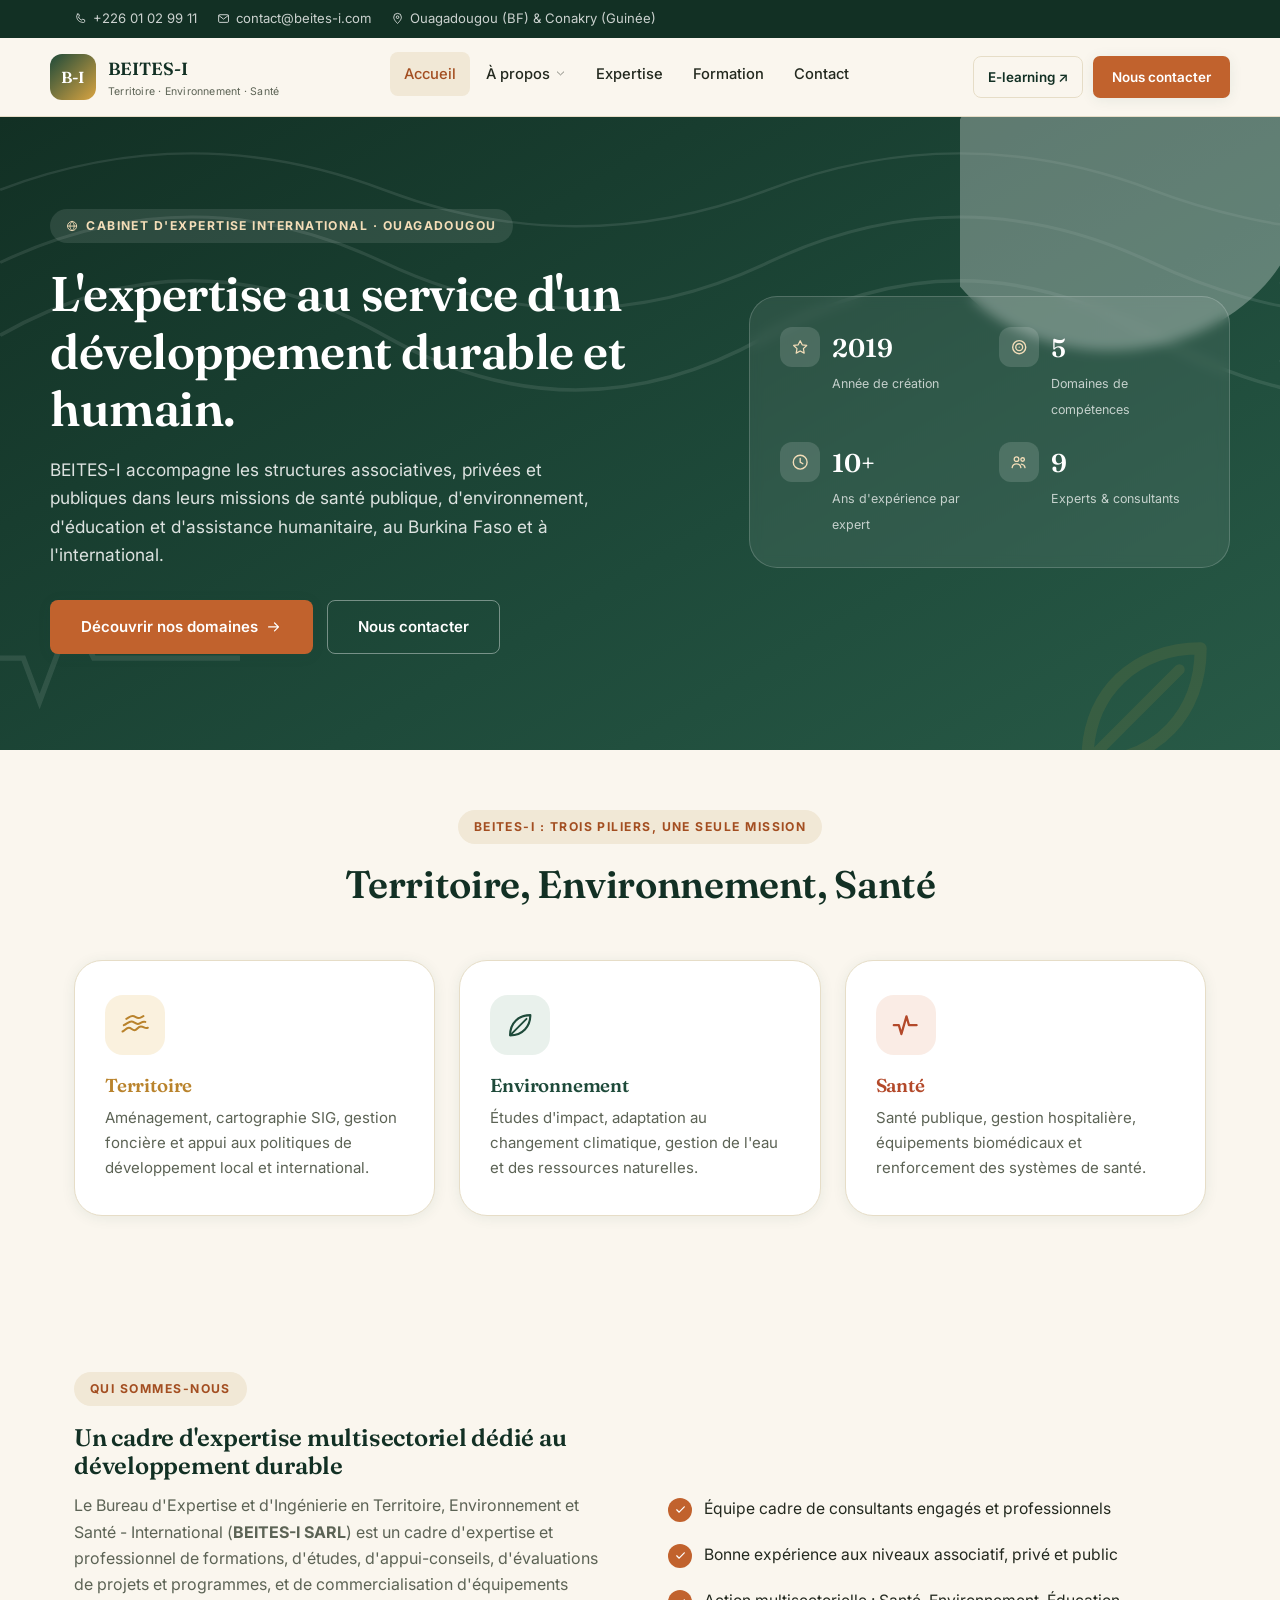
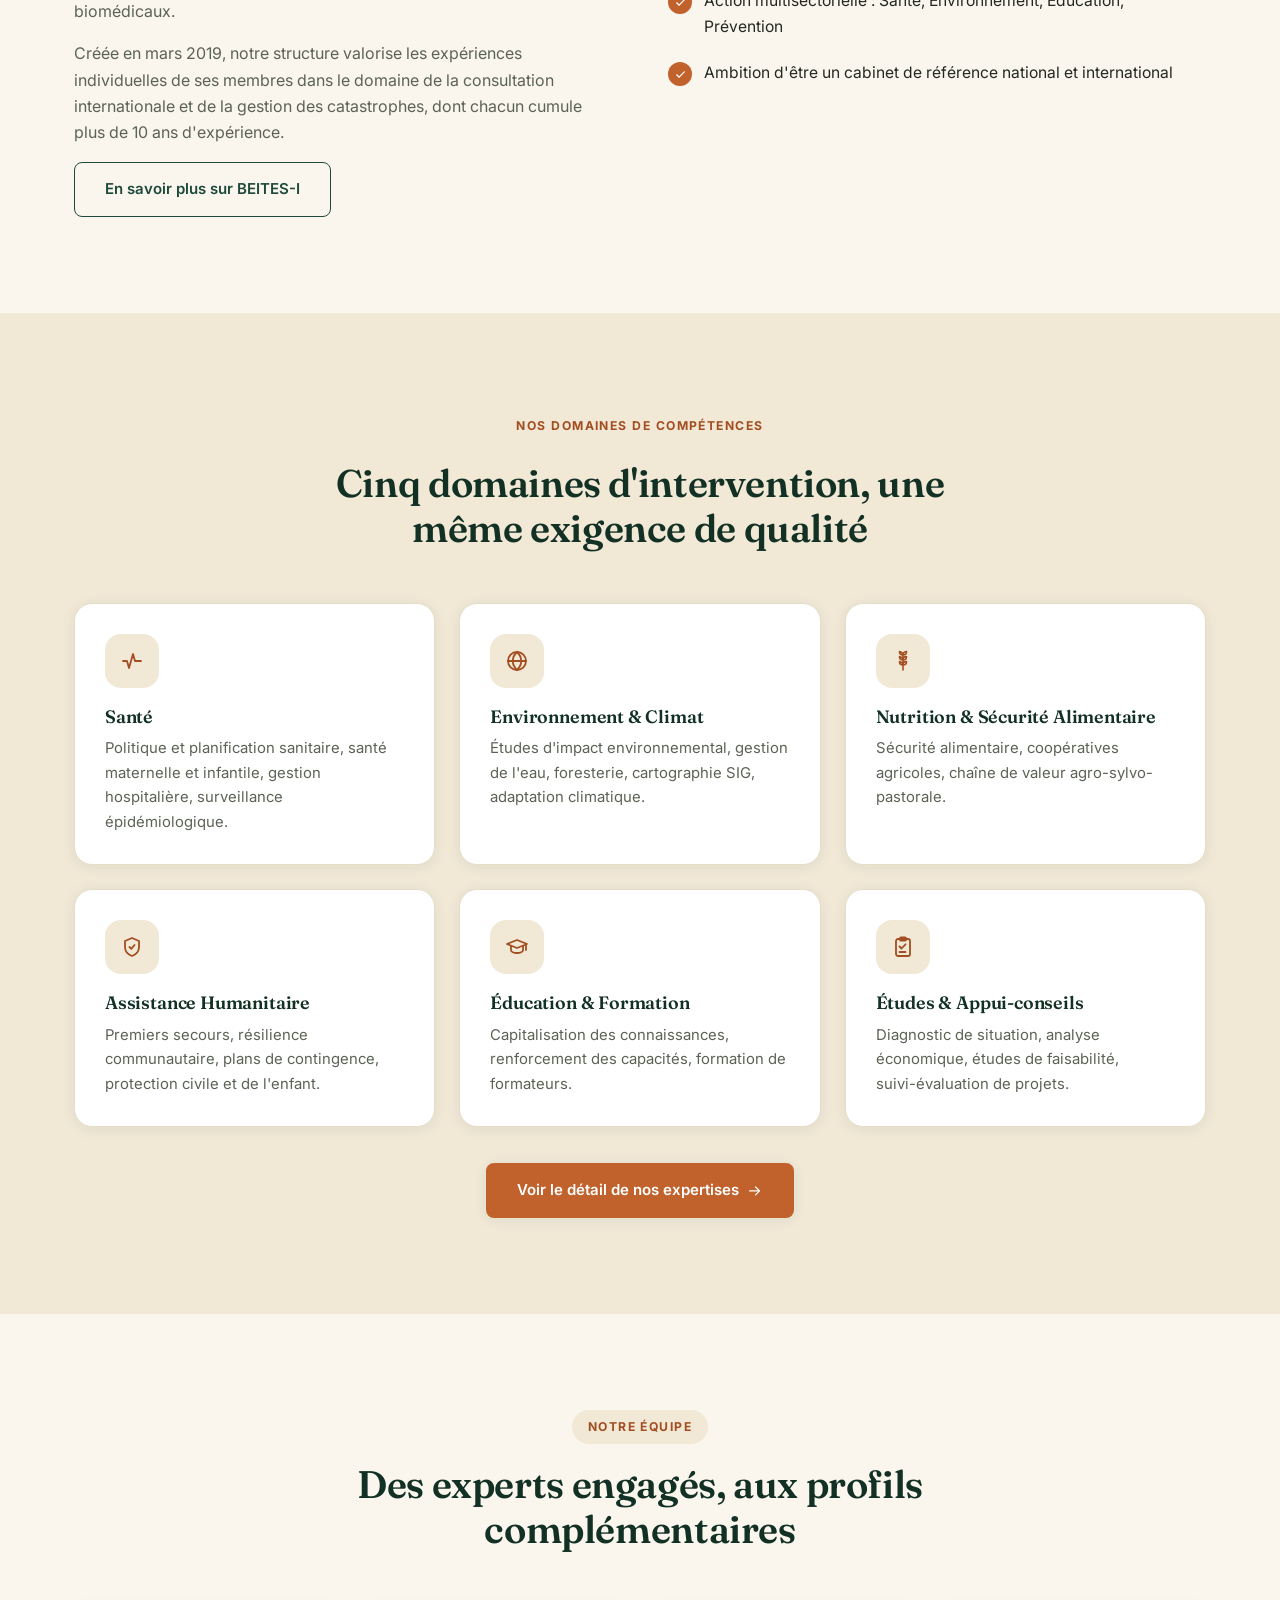
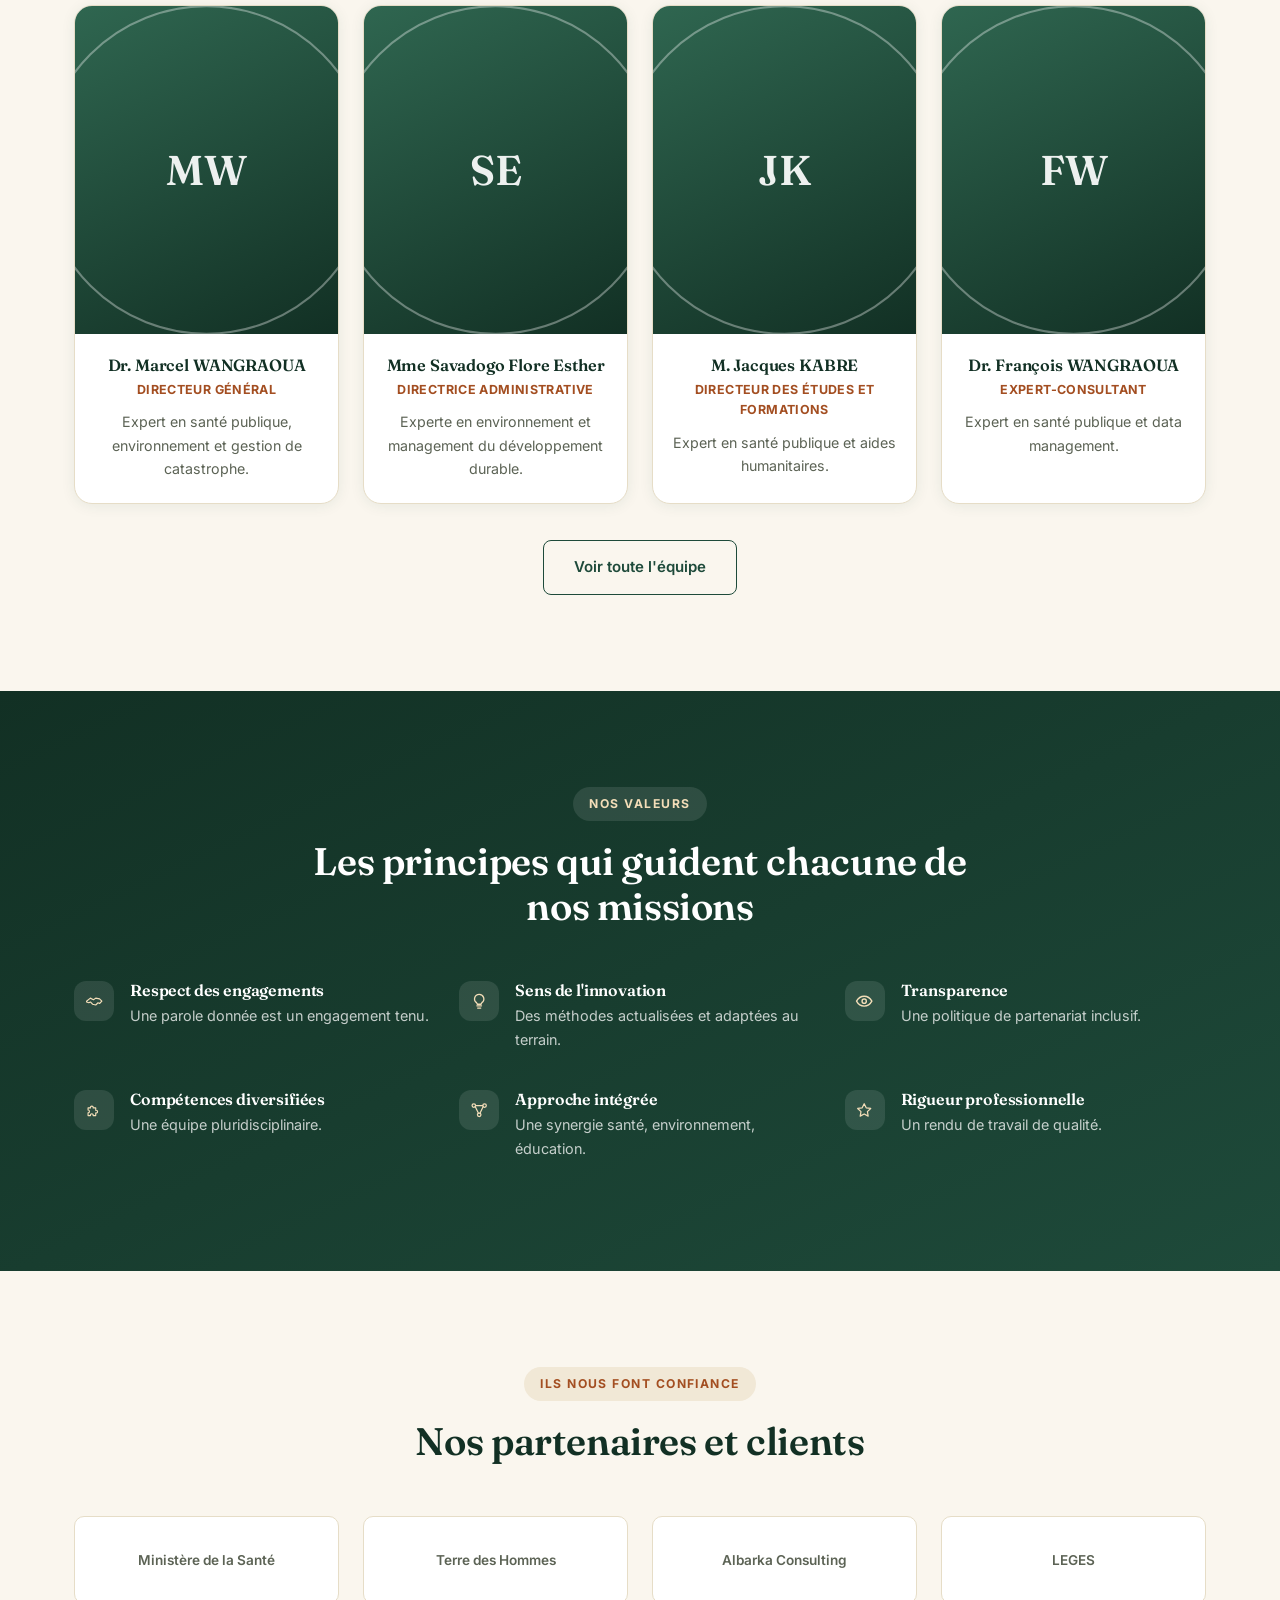
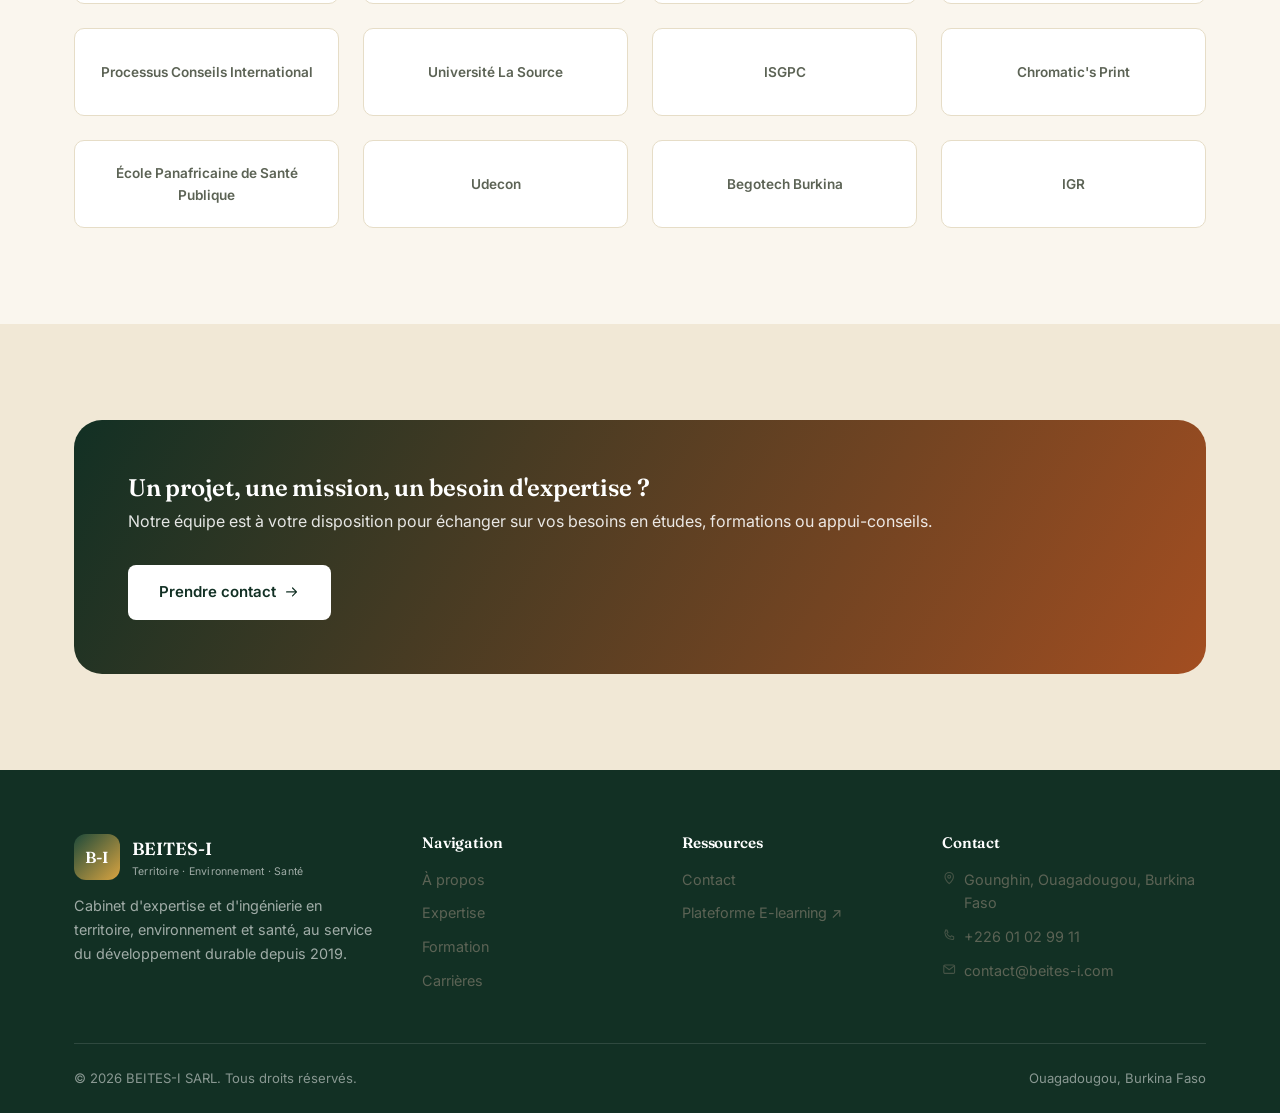
==== commit dcba682f: "Refonte : palette Afrique/nature, coordonnées réelles, dossiers photos Nouvelle identité visuelle (v" ====
--- a/index.html
+++ b/index.html
@@ -8,7 +8,7 @@
 <link rel="icon" href="favicon.svg" type="image/svg+xml">
 <link rel="preconnect" href="https://fonts.googleapis.com">
 <link rel="preconnect" href="https://fonts.gstatic.com" crossorigin>
-<link href="https://fonts.googleapis.com/css2?family=Inter:wght@400;500;600;700&family=Poppins:wght@600;700;800&display=swap" rel="stylesheet">
+<link href="https://fonts.googleapis.com/css2?family=Fraunces:opsz,wght@9..144,500;9..144,600;9..144,700&family=Inter:wght@400;500;600;700&display=swap" rel="stylesheet">
 <link rel="stylesheet" href="css/style.css">
 </head>
 <body>
@@ -17,8 +17,9 @@
   <div class="topbar">
     <div class="container">
       <div class="topbar-links">
+        <span class="topbar-item"><svg class="icon"><use href="icons.svg#icon-phone"></use></svg> <a href="tel:+22601029911">+226 01 02 99 11</a></span>
         <span class="topbar-item"><svg class="icon"><use href="icons.svg#icon-mail"></use></svg> contact@beites-i.com</span>
-        <span class="topbar-item"><svg class="icon"><use href="icons.svg#icon-pin"></use></svg> Ouagadougou, Burkina Faso</span>
+        <span class="topbar-item"><svg class="icon"><use href="icons.svg#icon-pin"></use></svg> Ouagadougou (BF) &amp; Conakry (Guinée)</span>
       </div>
     </div>
   </div>
@@ -63,6 +64,7 @@
     </svg>
     <svg class="leaf" viewBox="0 0 24 24"><use href="icons.svg#icon-leaf"></use></svg>
     <svg class="pulse" viewBox="0 0 24 10"><path d="M0 5h4l1.5 4 3-8 2 4h13.5" fill="none" stroke="#ffffff" stroke-width="0.5"/></svg>
+    <svg class="blob" viewBox="0 0 200 200"><path d="M45 8c30-10 70-8 95 15 24 22 32 58 20 90-12 32-45 52-80 55-35 3-72-12-88-42S-3 60 15 35 15 18 45 8Z" fill="#ffffff"/></svg>
   </div>
   <div class="container hero-inner">
     <div>
@@ -158,10 +160,22 @@
       <h2>Des experts engagés, aux profils complémentaires</h2>
     </div>
     <div class="grid grid-4">
-      <div class="card team-card"><div class="avatar">MW</div><h3>Dr. Marcel WANGRAOUA</h3><div class="team-role">Directeur Général</div><p>Expert en santé publique, environnement et gestion de catastrophe.</p></div>
-      <div class="card team-card"><div class="avatar">SE</div><h3>Mme Savadogo Flore Esther</h3><div class="team-role">Directrice administrative</div><p>Experte en environnement et management du développement durable.</p></div>
-      <div class="card team-card"><div class="avatar">JK</div><h3>M. Jacques KABRE</h3><div class="team-role">Directeur des études et formations</div><p>Expert en santé publique et aides humanitaires.</p></div>
-      <div class="card team-card"><div class="avatar">FW</div><h3>Dr. François WANGRAOUA</h3><div class="team-role">Expert-consultant</div><p>Expert en santé publique et data management.</p></div>
+      <div class="card team-card">
+        <div class="team-photo"><img src="images/team/marcel-wangraoua.jpg" alt="Dr. Marcel WANGRAOUA" data-fallback><span class="initials">MW</span></div>
+        <div class="team-info"><h3>Dr. Marcel WANGRAOUA</h3><div class="team-role">Directeur Général</div><p>Expert en santé publique, environnement et gestion de catastrophe.</p></div>
+      </div>
+      <div class="card team-card">
+        <div class="team-photo"><img src="images/team/flore-esther-savadogo.jpg" alt="Mme Savadogo Flore Esther" data-fallback><span class="initials">SE</span></div>
+        <div class="team-info"><h3>Mme Savadogo Flore Esther</h3><div class="team-role">Directrice administrative</div><p>Experte en environnement et management du développement durable.</p></div>
+      </div>
+      <div class="card team-card">
+        <div class="team-photo"><img src="images/team/jacques-kabre.jpg" alt="M. Jacques KABRE" data-fallback><span class="initials">JK</span></div>
+        <div class="team-info"><h3>M. Jacques KABRE</h3><div class="team-role">Directeur des études et formations</div><p>Expert en santé publique et aides humanitaires.</p></div>
+      </div>
+      <div class="card team-card">
+        <div class="team-photo"><img src="images/team/francois-wangraoua.jpg" alt="Dr. François WANGRAOUA" data-fallback><span class="initials">FW</span></div>
+        <div class="team-info"><h3>Dr. François WANGRAOUA</h3><div class="team-role">Expert-consultant</div><p>Expert en santé publique et data management.</p></div>
+      </div>
     </div>
     <div class="text-center" style="margin-top:36px;">
       <a href="qui-sommes-nous.html#equipe" class="btn btn-outline">Voir toute l'équipe</a>
@@ -169,19 +183,19 @@
   </div>
 </section>
 
-<section class="section--navy section">
-  <div class="container">
-    <div class="section-head">
-      <span class="eyebrow" style="background:rgba(255,255,255,0.1); color:#cfe6f7;">Nos valeurs</span>
+<section class="section--forest section">
+  <div class="container">
+    <div class="section-head">
+      <span class="eyebrow" style="background:rgba(255,255,255,0.1); color:#f3ddb8;">Nos valeurs</span>
       <h2>Les principes qui guident chacune de nos missions</h2>
     </div>
     <div class="grid grid-3">
-      <div class="card-row"><div class="icon-circle sm" style="background:rgba(255,255,255,0.1); color:#cfe6f7;"><svg class="icon"><use href="icons.svg#icon-handshake"></use></svg></div><div><h4 style="margin-bottom:4px; color:#fff; font-size:1rem;">Respect des engagements</h4><p style="font-size:0.9rem;">Une parole donnée est un engagement tenu.</p></div></div>
-      <div class="card-row"><div class="icon-circle sm" style="background:rgba(255,255,255,0.1); color:#cfe6f7;"><svg class="icon"><use href="icons.svg#icon-bulb"></use></svg></div><div><h4 style="margin-bottom:4px; color:#fff; font-size:1rem;">Sens de l'innovation</h4><p style="font-size:0.9rem;">Des méthodes actualisées et adaptées au terrain.</p></div></div>
-      <div class="card-row"><div class="icon-circle sm" style="background:rgba(255,255,255,0.1); color:#cfe6f7;"><svg class="icon"><use href="icons.svg#icon-eye"></use></svg></div><div><h4 style="margin-bottom:4px; color:#fff; font-size:1rem;">Transparence</h4><p style="font-size:0.9rem;">Une politique de partenariat inclusif.</p></div></div>
-      <div class="card-row"><div class="icon-circle sm" style="background:rgba(255,255,255,0.1); color:#cfe6f7;"><svg class="icon"><use href="icons.svg#icon-puzzle"></use></svg></div><div><h4 style="margin-bottom:4px; color:#fff; font-size:1rem;">Compétences diversifiées</h4><p style="font-size:0.9rem;">Une équipe pluridisciplinaire.</p></div></div>
-      <div class="card-row"><div class="icon-circle sm" style="background:rgba(255,255,255,0.1); color:#cfe6f7;"><svg class="icon"><use href="icons.svg#icon-network"></use></svg></div><div><h4 style="margin-bottom:4px; color:#fff; font-size:1rem;">Approche intégrée</h4><p style="font-size:0.9rem;">Une synergie santé, environnement, éducation.</p></div></div>
-      <div class="card-row"><div class="icon-circle sm" style="background:rgba(255,255,255,0.1); color:#cfe6f7;"><svg class="icon"><use href="icons.svg#icon-star"></use></svg></div><div><h4 style="margin-bottom:4px; color:#fff; font-size:1rem;">Rigueur professionnelle</h4><p style="font-size:0.9rem;">Un rendu de travail de qualité.</p></div></div>
+      <div class="card-row"><div class="icon-circle sm" style="background:rgba(255,255,255,0.1); color:#f3ddb8;"><svg class="icon"><use href="icons.svg#icon-handshake"></use></svg></div><div><h4 style="margin-bottom:4px; color:#fff; font-size:1rem;">Respect des engagements</h4><p style="font-size:0.9rem;">Une parole donnée est un engagement tenu.</p></div></div>
+      <div class="card-row"><div class="icon-circle sm" style="background:rgba(255,255,255,0.1); color:#f3ddb8;"><svg class="icon"><use href="icons.svg#icon-bulb"></use></svg></div><div><h4 style="margin-bottom:4px; color:#fff; font-size:1rem;">Sens de l'innovation</h4><p style="font-size:0.9rem;">Des méthodes actualisées et adaptées au terrain.</p></div></div>
+      <div class="card-row"><div class="icon-circle sm" style="background:rgba(255,255,255,0.1); color:#f3ddb8;"><svg class="icon"><use href="icons.svg#icon-eye"></use></svg></div><div><h4 style="margin-bottom:4px; color:#fff; font-size:1rem;">Transparence</h4><p style="font-size:0.9rem;">Une politique de partenariat inclusif.</p></div></div>
+      <div class="card-row"><div class="icon-circle sm" style="background:rgba(255,255,255,0.1); color:#f3ddb8;"><svg class="icon"><use href="icons.svg#icon-puzzle"></use></svg></div><div><h4 style="margin-bottom:4px; color:#fff; font-size:1rem;">Compétences diversifiées</h4><p style="font-size:0.9rem;">Une équipe pluridisciplinaire.</p></div></div>
+      <div class="card-row"><div class="icon-circle sm" style="background:rgba(255,255,255,0.1); color:#f3ddb8;"><svg class="icon"><use href="icons.svg#icon-network"></use></svg></div><div><h4 style="margin-bottom:4px; color:#fff; font-size:1rem;">Approche intégrée</h4><p style="font-size:0.9rem;">Une synergie santé, environnement, éducation.</p></div></div>
+      <div class="card-row"><div class="icon-circle sm" style="background:rgba(255,255,255,0.1); color:#f3ddb8;"><svg class="icon"><use href="icons.svg#icon-star"></use></svg></div><div><h4 style="margin-bottom:4px; color:#fff; font-size:1rem;">Rigueur professionnelle</h4><p style="font-size:0.9rem;">Un rendu de travail de qualité.</p></div></div>
     </div>
   </div>
 </section>
@@ -193,18 +207,18 @@
       <h2>Nos partenaires et clients</h2>
     </div>
     <div class="grid grid-4">
-      <div class="partner-badge">Ministère de la Santé</div>
-      <div class="partner-badge">Terre des Hommes</div>
-      <div class="partner-badge">Albarka Consulting</div>
-      <div class="partner-badge">LEGES</div>
-      <div class="partner-badge">Processus Conseils International</div>
-      <div class="partner-badge">Université La Source</div>
-      <div class="partner-badge">ISGPC</div>
-      <div class="partner-badge">Chromatic's Print</div>
-      <div class="partner-badge">École Panafricaine de Santé Publique</div>
-      <div class="partner-badge">Udecon</div>
-      <div class="partner-badge">Begotech Burkina</div>
-      <div class="partner-badge">IGR</div>
+      <div class="partner-logo"><img src="images/partners/ministere-sante.png" alt="Ministère de la Santé" data-fallback><span class="partner-fallback">Ministère de la Santé</span></div>
+      <div class="partner-logo"><img src="images/partners/terre-des-hommes.png" alt="Terre des Hommes" data-fallback><span class="partner-fallback">Terre des Hommes</span></div>
+      <div class="partner-logo"><img src="images/partners/albarka-consulting.png" alt="Albarka Consulting" data-fallback><span class="partner-fallback">Albarka Consulting</span></div>
+      <div class="partner-logo"><img src="images/partners/leges.png" alt="LEGES" data-fallback><span class="partner-fallback">LEGES</span></div>
+      <div class="partner-logo"><img src="images/partners/processus-conseils.png" alt="Processus Conseils International" data-fallback><span class="partner-fallback">Processus Conseils International</span></div>
+      <div class="partner-logo"><img src="images/partners/universite-la-source.png" alt="Université La Source" data-fallback><span class="partner-fallback">Université La Source</span></div>
+      <div class="partner-logo"><img src="images/partners/isgpc.png" alt="ISGPC" data-fallback><span class="partner-fallback">ISGPC</span></div>
+      <div class="partner-logo"><img src="images/partners/chromatics-print.png" alt="Chromatic's Print" data-fallback><span class="partner-fallback">Chromatic's Print</span></div>
+      <div class="partner-logo"><img src="images/partners/epsp.png" alt="École Panafricaine de Santé Publique" data-fallback><span class="partner-fallback">École Panafricaine de Santé Publique</span></div>
+      <div class="partner-logo"><img src="images/partners/udecon.png" alt="Udecon" data-fallback><span class="partner-fallback">Udecon</span></div>
+      <div class="partner-logo"><img src="images/partners/begotech.png" alt="Begotech Burkina" data-fallback><span class="partner-fallback">Begotech Burkina</span></div>
+      <div class="partner-logo"><img src="images/partners/igr.png" alt="IGR" data-fallback><span class="partner-fallback">IGR</span></div>
     </div>
   </div>
 </section>
@@ -250,7 +264,8 @@
       <div>
         <h4>Contact</h4>
         <ul>
-          <li><svg class="icon"><use href="icons.svg#icon-pin"></use></svg> 01 BP 17, Ouagadougou, Burkina Faso</li>
+          <li><svg class="icon"><use href="icons.svg#icon-pin"></use></svg> Gounghin, Ouagadougou, Burkina Faso</li>
+          <li><svg class="icon"><use href="icons.svg#icon-phone"></use></svg> <a href="tel:+22601029911">+226 01 02 99 11</a></li>
           <li><svg class="icon"><use href="icons.svg#icon-mail"></use></svg> <a href="mailto:contact@beites-i.com">contact@beites-i.com</a></li>
         </ul>
       </div>
--- a/css/style.css
+++ b/css/style.css
@@ -1,45 +1,45 @@
 /* =========================================================
    BEITES-I — Feuille de style principale
    Cabinet d'expertise en Territoire, Environnement et Santé
+   Identité : palette Afrique / nature, typographie éditoriale
    ========================================================= */
 
 :root {
-  --color-navy: #0b3554;          /* bleu marine - autorité, expertise */
-  --color-navy-deep: #062338;
-  --color-navy-soft: #164a70;
-  --color-sky: #2e8fd0;           /* bleu ciel - accent principal */
-  --color-sky-dark: #1c6fa8;
-  --color-sky-light: #eaf4fb;     /* fond doux */
-  --color-sky-pale: #f5fafd;
+  --color-forest: #1e4a3a;        /* vert forêt profond - autorité, environnement */
+  --color-forest-deep: #123024;
+  --color-forest-soft: #2f6650;
+  --color-terracotta: #c1622d;    /* terracotta - vitalité, accent principal */
+  --color-terracotta-dark: #a34e21;
+  --color-ochre: #d9a441;         /* ocre - terre, territoire */
+  --color-ochre-dark: #b9832c;
+  --color-sand: #faf6ee;          /* fond chaud */
+  --color-sand-deep: #f1e8d6;
   --color-white: #ffffff;
-  --color-ink: #14202b;
-  --color-ink-soft: #56707f;
-  --color-border: #dde8f0;
-
-  /* accents symboliques des 3 piliers BEITES-I (usage ponctuel uniquement) */
-  --color-territoire: #1c6fa8;    /* bleu ciel foncé - territoire / cartographie */
-  --color-territoire-bg: #eaf4fb;
-  --color-environnement: #2f8f5b; /* vert - environnement */
-  --color-environnement-bg: #e9f6ee;
-  --color-sante: #c14a56;         /* corail - santé */
-  --color-sante-bg: #fbebec;
-
-  --font-display: 'Poppins', 'Segoe UI', sans-serif;
+  --color-ink: #23291f;
+  --color-ink-soft: #5c6355;
+  --color-border: #e6ddc7;
+
+  /* accents symboliques des 3 piliers BEITES-I */
+  --color-territoire: #b9832c;
+  --color-territoire-bg: #faf1de;
+  --color-environnement: #1e4a3a;
+  --color-environnement-bg: #e9f1ec;
+  --color-sante: #b3492a;
+  --color-sante-bg: #faece5;
+
+  --font-display: 'Fraunces', 'Georgia', serif;
   --font-body: 'Inter', 'Segoe UI', sans-serif;
 
   --radius-sm: 10px;
-  --radius-md: 16px;
-  --radius-lg: 24px;
-
-  --shadow-sm: 0 2px 12px rgba(11, 53, 84, 0.07);
-  --shadow-md: 0 12px 32px rgba(11, 53, 84, 0.12);
-  --shadow-lg: 0 24px 56px rgba(11, 53, 84, 0.16);
+  --radius-md: 18px;
+  --radius-lg: 28px;
+
+  --shadow-sm: 0 2px 14px rgba(30, 74, 58, 0.08);
+  --shadow-md: 0 14px 34px rgba(30, 74, 58, 0.13);
+  --shadow-lg: 0 26px 60px rgba(30, 74, 58, 0.18);
 
   --container: 1180px;
 }
-
-/* Thème volontairement toujours clair : site vitrine professionnel,
-   la lisibilité et l'image de marque priment sur la préférence système. */
 
 * { box-sizing: border-box; }
 html { scroll-behavior: smooth; }
@@ -48,7 +48,7 @@
   margin: 0;
   font-family: var(--font-body);
   color: var(--color-ink);
-  background: var(--color-white);
+  background: var(--color-sand);
   line-height: 1.65;
   -webkit-font-smoothing: antialiased;
 }
@@ -58,10 +58,10 @@
 
 h1, h2, h3, h4, h5 {
   font-family: var(--font-display);
-  color: var(--color-navy);
-  line-height: 1.22;
+  color: var(--color-forest-deep);
+  line-height: 1.18;
   margin: 0 0 0.5em;
-  font-weight: 700;
+  font-weight: 600;
   letter-spacing: -0.01em;
 }
 
@@ -76,8 +76,8 @@
 .icon-circle {
   width: 54px; height: 54px;
   border-radius: 16px;
-  background: var(--color-sky-light);
-  color: var(--color-sky-dark);
+  background: var(--color-sand-deep);
+  color: var(--color-terracotta-dark);
   display: flex; align-items: center; justify-content: center;
   font-size: 1.5rem;
   margin-bottom: 18px;
@@ -87,11 +87,11 @@
 
 .eyebrow {
   display: inline-flex; align-items: center; gap: 8px;
-  font-family: var(--font-display);
-  font-size: 0.76rem; font-weight: 600;
+  font-family: var(--font-body);
+  font-size: 0.76rem; font-weight: 700;
   letter-spacing: 0.12em; text-transform: uppercase;
-  color: var(--color-sky-dark);
-  background: var(--color-sky-light);
+  color: var(--color-terracotta-dark);
+  background: var(--color-sand-deep);
   padding: 7px 16px;
   border-radius: 999px;
   margin-bottom: 18px;
@@ -99,53 +99,47 @@
 
 .section { padding: 96px 0; }
 .section--tight { padding: 60px 0; }
-.section--alt { background: var(--color-sky-pale); }
-.section--navy { background: linear-gradient(155deg, var(--color-navy-deep), var(--color-navy)); color: rgba(255,255,255,0.92); }
-.section--navy h2, .section--navy h3 { color: #fff; }
-.section--navy p { color: rgba(255,255,255,0.75); }
+.section--alt { background: var(--color-sand-deep); }
+.section--forest { background: linear-gradient(155deg, var(--color-forest-deep), var(--color-forest)); color: rgba(255,255,255,0.92); }
+.section--forest h2, .section--forest h3 { color: #fff; }
+.section--forest p { color: rgba(255,255,255,0.75); }
 
 .section-head { max-width: 680px; margin: 0 auto 52px; text-align: center; }
-.section-head h2 { font-size: clamp(1.6rem, 3vw, 2.25rem); }
+.section-head h2 { font-size: clamp(1.7rem, 3.2vw, 2.4rem); }
 .section-head.align-left { text-align: left; margin: 0 0 44px; }
 
 /* ---------- Buttons ---------- */
 .btn {
   display: inline-flex; align-items: center; gap: 8px;
-  font-family: var(--font-display); font-weight: 600; font-size: 0.94rem;
-  padding: 14px 30px; border-radius: 10px;
+  font-family: var(--font-body); font-weight: 600; font-size: 0.94rem;
+  padding: 14px 30px; border-radius: 8px;
   border: 1.5px solid transparent; cursor: pointer;
   transition: transform 0.2s ease, box-shadow 0.2s ease, background 0.2s ease, color 0.2s ease, border-color 0.2s ease;
   white-space: nowrap;
 }
 .btn .icon { width: 1.05em; height: 1.05em; }
-.btn-primary { background: var(--color-sky); color: #fff; box-shadow: var(--shadow-sm); }
-.btn-primary:hover { background: var(--color-sky-dark); transform: translateY(-2px); box-shadow: var(--shadow-md); }
+.btn-primary { background: var(--color-terracotta); color: #fff; box-shadow: var(--shadow-sm); }
+.btn-primary:hover { background: var(--color-terracotta-dark); transform: translateY(-2px); box-shadow: var(--shadow-md); }
 .btn-ghost { background: transparent; color: #fff; border-color: rgba(255,255,255,0.4); }
 .btn-ghost:hover { background: rgba(255,255,255,0.12); border-color: rgba(255,255,255,0.7); transform: translateY(-2px); }
-.btn-outline { background: transparent; border-color: var(--color-navy); color: var(--color-navy); }
-.btn-outline:hover { background: var(--color-navy); color: #fff; transform: translateY(-2px); }
-.btn-white { background: #fff; color: var(--color-navy); }
-.btn-white:hover { background: var(--color-sky-light); transform: translateY(-2px); }
-.btn-sm { padding: 9px 18px; font-size: 0.84rem; border-radius: 8px; }
+.btn-outline { background: transparent; border-color: var(--color-forest); color: var(--color-forest); }
+.btn-outline:hover { background: var(--color-forest); color: #fff; transform: translateY(-2px); }
+.btn-white { background: #fff; color: var(--color-forest-deep); }
+.btn-white:hover { background: var(--color-sand-deep); transform: translateY(-2px); }
+.btn-sm { padding: 9px 18px; font-size: 0.84rem; border-radius: 7px; }
 
 /* ---------- Top utility bar ---------- */
-.topbar {
-  background: var(--color-navy-deep);
-  color: rgba(255,255,255,0.75);
-  font-size: 0.82rem;
-}
-.topbar .container { display: flex; justify-content: space-between; align-items: center; padding-top: 8px; padding-bottom: 8px; gap: 16px; }
+.topbar { background: var(--color-forest-deep); color: rgba(255,255,255,0.78); font-size: 0.82rem; }
+.topbar .container { display: flex; justify-content: space-between; align-items: center; padding-top: 8px; padding-bottom: 8px; gap: 16px; flex-wrap: wrap; }
 .topbar-links { display: flex; gap: 20px; flex-wrap: wrap; }
 .topbar-links a, .topbar-item { display: inline-flex; align-items: center; gap: 6px; }
 .topbar a:hover { color: #fff; }
-.topbar-social { display: flex; gap: 12px; }
-.topbar-social .icon { width: 15px; height: 15px; }
-@media (max-width: 700px) { .topbar-links span:not(:first-child) { display:none; } }
+@media (max-width: 700px) { .topbar-links span:nth-child(n+3) { display:none; } }
 
 /* ---------- Header / Nav ---------- */
 .site-header {
   position: sticky; top: 0; z-index: 200;
-  background: rgba(255, 255, 255, 0.96);
+  background: rgba(250, 246, 238, 0.96);
   backdrop-filter: blur(8px);
   border-bottom: 1px solid var(--color-border);
 }
@@ -155,11 +149,11 @@
 .brand { display: flex; align-items: center; gap: 12px; font-family: var(--font-display); }
 .brand-mark {
   width: 46px; height: 46px; border-radius: 12px;
-  background: linear-gradient(135deg, var(--color-navy), var(--color-sky));
+  background: linear-gradient(135deg, var(--color-forest), var(--color-ochre));
   color: #fff; display: flex; align-items: center; justify-content: center;
-  font-weight: 700; font-size: 1rem; letter-spacing: -0.02em; flex-shrink: 0;
-}
-.brand-text strong { display: block; font-size: 1.05rem; font-weight: 700; color: var(--color-navy); }
+  font-weight: 600; font-size: 1rem; letter-spacing: -0.01em; flex-shrink: 0;
+}
+.brand-text strong { display: block; font-size: 1.1rem; font-weight: 600; color: var(--color-forest-deep); font-family: var(--font-display); }
 .brand-text span { display: block; font-size: 0.66rem; color: var(--color-ink-soft); font-family: var(--font-body); letter-spacing: 0.02em; }
 
 .nav-links { display: flex; align-items: center; gap: 2px; list-style: none; margin: 0; padding: 0; }
@@ -171,7 +165,7 @@
   transition: background 0.2s, color 0.2s;
 }
 .nav-links > li > a .icon { width: 0.75em; height: 0.75em; opacity: 0.6; }
-.nav-links > li > a:hover, .nav-links > li > a.is-active { background: var(--color-sky-light); color: var(--color-sky-dark); }
+.nav-links > li > a:hover, .nav-links > li > a.is-active { background: var(--color-sand-deep); color: var(--color-terracotta-dark); }
 
 /* dropdown (desktop) */
 .has-dropdown { position: relative; }
@@ -191,24 +185,24 @@
   padding: 10px 12px; border-radius: 8px;
   font-size: 0.88rem; font-weight: 500; color: var(--color-ink);
 }
-.dropdown a:hover { background: var(--color-sky-light); color: var(--color-sky-dark); }
-.dropdown .icon { width: 1.1em; height: 1.1em; color: var(--color-sky-dark); flex-shrink: 0; }
+.dropdown a:hover { background: var(--color-sand-deep); color: var(--color-terracotta-dark); }
+.dropdown .icon { width: 1.1em; height: 1.1em; color: var(--color-terracotta-dark); flex-shrink: 0; }
 
 .nav-cta { display: flex; align-items: center; gap: 10px; flex-shrink: 0; }
 .nav-elearn {
   display: inline-flex; align-items: center; gap: 6px;
-  font-size: 0.84rem; font-weight: 600; color: var(--color-navy);
+  font-size: 0.84rem; font-weight: 600; color: var(--color-forest-deep);
   padding: 9px 14px; border-radius: 8px; border: 1.5px solid var(--color-border);
 }
-.nav-elearn:hover { border-color: var(--color-sky); color: var(--color-sky-dark); }
+.nav-elearn:hover { border-color: var(--color-terracotta); color: var(--color-terracotta-dark); }
 
 .nav-toggle {
   display: none; background: none; border: none; cursor: pointer;
   width: 42px; height: 42px; border-radius: 10px;
-  align-items: center; justify-content: center; color: var(--color-navy);
+  align-items: center; justify-content: center; color: var(--color-forest-deep);
   flex-shrink: 0;
 }
-.nav-toggle:hover { background: var(--color-sky-light); }
+.nav-toggle:hover { background: var(--color-sand-deep); }
 .nav-toggle .icon { width: 22px; height: 22px; }
 .nav-toggle .icon-close { display: none; }
 .nav-toggle.is-active .icon-menu { display: none; }
@@ -232,7 +226,7 @@
     position: static; opacity: 1; transform: none; pointer-events: auto;
     box-shadow: none; border: none; margin: 2px 0 6px 14px; min-width: 0;
     display: none;
-    border-left: 2px solid var(--color-sky-light);
+    border-left: 2px solid var(--color-sand-deep);
     border-radius: 0;
   }
   .has-dropdown.is-open-sub .dropdown { display: block; }
@@ -242,35 +236,119 @@
 /* ---------- Hero ---------- */
 .hero {
   position: relative;
-  background: linear-gradient(150deg, var(--color-navy-deep) 0%, var(--color-navy) 55%, var(--color-sky-dark) 130%);
+  background: linear-gradient(150deg, var(--color-forest-deep) 0%, var(--color-forest) 60%, var(--color-forest-soft) 130%);
   color: #fff;
   overflow: hidden;
 }
-.hero-decor {
-  position: absolute; inset: 0; z-index: 0; pointer-events: none; opacity: 0.5;
-}
+.hero-decor { position: absolute; inset: 0; z-index: 0; pointer-events: none; opacity: 0.6; color: #fff; }
 .hero-decor svg { position: absolute; }
 .hero-decor .contour { top: 0; left: 0; width: 100%; height: 46%; opacity: 0.16; }
-.hero-decor .leaf { bottom: -40px; right: 4%; width: 150px; opacity: 0.16; }
+.hero-decor .leaf { bottom: -40px; right: 4%; width: 170px; opacity: 0.18; color: var(--color-ochre); }
 .hero-decor .pulse { bottom: 6%; left: -20px; width: 260px; opacity: 0.16; }
-
-/* ---------- Piliers (Territoire / Environnement / Santé) ---------- */
+.hero-decor .blob { top: -120px; right: -100px; width: 420px; opacity: 0.5; }
+
+.hero-inner {
+  position: relative; z-index: 1;
+  padding: 92px 0 96px;
+  display: grid; grid-template-columns: 1.15fr 0.85fr; gap: 48px; align-items: center;
+}
+.hero-eyebrow {
+  display: inline-flex; align-items: center; gap: 8px;
+  font-family: var(--font-body); font-size: 0.76rem; font-weight: 700;
+  letter-spacing: 0.12em; text-transform: uppercase; color: #f3ddb8;
+  background: rgba(255,255,255,0.1); padding: 7px 16px; border-radius: 999px; margin-bottom: 22px;
+}
+.hero h1 { color: #fff; font-size: clamp(2.1rem, 3.8vw, 3.1rem); margin-bottom: 18px; font-weight: 600; }
+.hero p.lead { color: rgba(255,255,255,0.85); font-size: 1.08rem; max-width: 560px; }
+.hero-actions { display: flex; gap: 14px; flex-wrap: wrap; margin-top: 30px; }
+
+.hero-card { background: rgba(255,255,255,0.08); border: 1px solid rgba(255,255,255,0.18); border-radius: var(--radius-lg); padding: 30px; backdrop-filter: blur(6px); }
+.hero-stat-grid { display: grid; grid-template-columns: 1fr 1fr; gap: 20px; }
+.hero-stat { display: flex; gap: 12px; align-items: flex-start; }
+.hero-stat .icon-circle.sm { background: rgba(255,255,255,0.14); color: #f3ddb8; }
+.hero-stat b { display: block; font-family: var(--font-display); font-weight: 600; font-size: 1.6rem; color: #fff; }
+.hero-stat span { font-size: 0.78rem; color: rgba(255,255,255,0.72); }
+@media (max-width: 980px) { .hero-inner { grid-template-columns: 1fr; padding: 56px 0 60px; } }
+
+/* ---------- Page header (inner pages) ---------- */
+.page-header {
+  background: linear-gradient(150deg, var(--color-forest-deep), var(--color-forest)); color: #fff; padding: 60px 0 52px;
+  position: relative; overflow: hidden;
+}
+.page-header::after {
+  content: ''; position: absolute; inset: auto -5% -30% -5%; height: 140px; pointer-events: none;
+  background-image: url("data:image/svg+xml,%3Csvg xmlns='http://www.w3.org/2000/svg' viewBox='0 0 400 60'%3E%3Cpath d='M0 45c40-20 80-20 120 0s80 20 120 0 80-20 120 0 80 20 40 6' fill='none' stroke='white' stroke-width='1'/%3E%3Cpath d='M0 25c40-15 80-15 120 0s80 15 120 0 80-15 120 0 80 15 40 4' fill='none' stroke='white' stroke-width='0.8'/%3E%3C/svg%3E");
+  background-repeat: repeat-x; background-size: 400px 60px; opacity: 0.15;
+}
+.page-header h1 { color: #fff; font-size: clamp(1.8rem, 3.4vw, 2.6rem); font-weight: 600; }
+.page-header p { color: rgba(255,255,255,0.8); max-width: 640px; font-size: 1.02rem; }
+.breadcrumb { display: flex; align-items: center; gap: 6px; font-size: 0.84rem; color: rgba(255,255,255,0.6); margin-bottom: 14px; font-family: var(--font-body); }
+.breadcrumb .icon { width: 0.85em; height: 0.85em; }
+.breadcrumb a:hover { color: #fff; }
+
+/* ---------- Grids / cards ---------- */
+.grid { display: grid; gap: 24px; }
+.grid-3 { grid-template-columns: repeat(3, 1fr); }
+.grid-2 { grid-template-columns: repeat(2, 1fr); }
+.grid-4 { grid-template-columns: repeat(4, 1fr); }
+@media (max-width: 980px) { .grid-3, .grid-4 { grid-template-columns: repeat(2, 1fr); } }
+@media (max-width: 620px) { .grid-2, .grid-3, .grid-4 { grid-template-columns: 1fr; } }
+
+.card {
+  background: var(--color-white); border: 1px solid var(--color-border);
+  border-radius: var(--radius-md); padding: 30px;
+  box-shadow: var(--shadow-sm);
+  transition: transform 0.2s ease, box-shadow 0.2s ease, border-color 0.2s ease;
+}
+.card:hover { transform: translateY(-4px); box-shadow: var(--shadow-md); border-color: var(--color-terracotta); }
+.card h3 { font-size: 1.12rem; }
+.card p { font-size: 0.93rem; margin-bottom: 0; }
+.card-list { list-style: none; padding: 0; margin: 0; }
+.card-list li { padding: 8px 0; border-bottom: 1px dashed var(--color-border); font-size: 0.93rem; display: flex; gap: 10px; }
+.card-list li:last-child { border-bottom: none; }
+.card-list .icon { width: 1.1em; height: 1.1em; color: var(--color-terracotta-dark); flex-shrink: 0; margin-top: 2px; }
+
+.card-row { display: flex; gap: 16px; align-items: flex-start; }
+.card-row .icon-circle { margin-bottom: 0; }
+
+/* ---------- Checklist ---------- */
+.check-list { list-style: none; padding: 0; margin: 0; display: grid; gap: 14px; }
+.check-list li { display: flex; gap: 12px; align-items: flex-start; font-size: 0.98rem; color: var(--color-ink); }
+.check-list .icon-tick {
+  flex-shrink: 0; width: 24px; height: 24px; border-radius: 50%;
+  background: var(--color-terracotta); color: #fff;
+  display: flex; align-items: center; justify-content: center; margin-top: 2px;
+}
+.check-list .icon-tick .icon { width: 13px; height: 13px; }
+
+/* ---------- Team (portrait-ready cards) ---------- */
+.team-card { text-align: center; padding: 0; overflow: hidden; }
+.team-photo {
+  aspect-ratio: 4/5; width: 100%; position: relative; overflow: hidden;
+  background: linear-gradient(155deg, var(--color-forest-soft), var(--color-forest-deep));
+  display: flex; align-items: center; justify-content: center;
+}
+.team-photo img { position: absolute; inset: 0; width: 100%; height: 100%; object-fit: cover; z-index: 1; }
+.team-photo .initials {
+  position: relative; z-index: 0;
+  font-family: var(--font-display); font-weight: 600; font-size: 2.6rem; color: rgba(255,255,255,0.92);
+}
+.team-photo::after {
+  content: ''; position: absolute; inset: 0;
+  background-image: url("data:image/svg+xml,%3Csvg xmlns='http://www.w3.org/2000/svg' viewBox='0 0 100 100'%3E%3Ccircle cx='50' cy='50' r='48' fill='none' stroke='white' stroke-width='0.6' opacity='0.35'/%3E%3C/svg%3E");
+  background-repeat: no-repeat; background-position: center; background-size: 130% 130%;
+}
+.team-info { padding: 22px 20px; }
+.team-card h3 { font-size: 1.02rem; margin-bottom: 4px; }
+.team-role { font-size: 0.78rem; font-weight: 700; color: var(--color-terracotta-dark); text-transform: uppercase; letter-spacing: 0.03em; margin-bottom: 10px; }
+.team-card p { font-size: 0.89rem; margin-bottom: 0; }
+
+/* ---------- Pillars (Territoire / Environnement / Santé) ---------- */
 .pillars { display: grid; grid-template-columns: repeat(3, 1fr); gap: 24px; }
 @media (max-width: 820px) { .pillars { grid-template-columns: 1fr; } }
-.pillar {
-  border-radius: var(--radius-lg);
-  padding: 34px 30px;
-  border: 1px solid var(--color-border);
-  background: var(--color-white);
-  box-shadow: var(--shadow-sm);
-  transition: transform 0.2s ease, box-shadow 0.2s ease;
-}
+.pillar { border-radius: var(--radius-lg); padding: 34px 30px; border: 1px solid var(--color-border); background: var(--color-white); box-shadow: var(--shadow-sm); transition: transform 0.2s ease, box-shadow 0.2s ease; }
 .pillar:hover { transform: translateY(-4px); box-shadow: var(--shadow-md); }
-.pillar-icon {
-  width: 60px; height: 60px; border-radius: 18px;
-  display: flex; align-items: center; justify-content: center;
-  font-size: 1.7rem; margin-bottom: 20px;
-}
+.pillar-icon { width: 60px; height: 60px; border-radius: 18px; display: flex; align-items: center; justify-content: center; font-size: 1.7rem; margin-bottom: 20px; }
 .pillar-icon .icon { width: 1.9rem; height: 1.9rem; }
 .pillar--territoire .pillar-icon { background: var(--color-territoire-bg); color: var(--color-territoire); }
 .pillar--environnement .pillar-icon { background: var(--color-environnement-bg); color: var(--color-environnement); }
@@ -280,139 +358,41 @@
 .pillar--sante h3 { color: var(--color-sante); }
 .pillar p { margin-bottom: 0; font-size: 0.94rem; }
 
-.hero-inner {
-  position: relative; z-index: 1;
-  padding: 92px 0 96px;
-  display: grid; grid-template-columns: 1.15fr 0.85fr; gap: 48px; align-items: center;
-}
-.hero-eyebrow {
-  display: inline-flex; align-items: center; gap: 8px;
-  font-family: var(--font-display); font-size: 0.76rem; font-weight: 600;
-  letter-spacing: 0.12em; text-transform: uppercase; color: #cfe6f7;
-  background: rgba(255,255,255,0.1); padding: 7px 16px; border-radius: 999px; margin-bottom: 22px;
-}
-.hero h1 { color: #fff; font-size: clamp(2rem, 3.6vw, 2.9rem); margin-bottom: 18px; }
-.hero p.lead { color: rgba(255,255,255,0.82); font-size: 1.08rem; max-width: 560px; }
-.hero-actions { display: flex; gap: 14px; flex-wrap: wrap; margin-top: 30px; }
-
-.hero-card {
-  background: rgba(255,255,255,0.07); border: 1px solid rgba(255,255,255,0.16);
-  border-radius: var(--radius-lg); padding: 30px; backdrop-filter: blur(6px);
-}
-.hero-stat-grid { display: grid; grid-template-columns: 1fr 1fr; gap: 20px; }
-.hero-stat { display: flex; gap: 12px; align-items: flex-start; }
-.hero-stat .icon-circle.sm { background: rgba(255,255,255,0.12); color: #cfe6f7; }
-.hero-stat b { display: block; font-family: var(--font-display); font-size: 1.5rem; color: #fff; }
-.hero-stat span { font-size: 0.78rem; color: rgba(255,255,255,0.72); }
-@media (max-width: 980px) { .hero-inner { grid-template-columns: 1fr; padding: 56px 0 60px; } }
-
-/* ---------- Page header (inner pages) ---------- */
-.page-header {
-  background: linear-gradient(150deg, var(--color-navy-deep), var(--color-navy)); color: #fff; padding: 60px 0 52px;
-  position: relative; overflow: hidden;
-}
-.page-header::after {
-  content: ''; position: absolute; inset: auto -5% -30% -5%; height: 140px; pointer-events: none;
-  background-image: url("data:image/svg+xml,%3Csvg xmlns='http://www.w3.org/2000/svg' viewBox='0 0 400 60'%3E%3Cpath d='M0 45c40-20 80-20 120 0s80 20 120 0 80-20 120 0 80 20 40 6' fill='none' stroke='white' stroke-width='1'/%3E%3Cpath d='M0 25c40-15 80-15 120 0s80 15 120 0 80-15 120 0 80 15 40 4' fill='none' stroke='white' stroke-width='0.8'/%3E%3C/svg%3E");
-  background-repeat: repeat-x; background-size: 400px 60px; opacity: 0.15;
-}
-.page-header h1 { color: #fff; font-size: clamp(1.7rem, 3.2vw, 2.4rem); }
-.page-header p { color: rgba(255,255,255,0.78); max-width: 640px; font-size: 1.02rem; }
-.breadcrumb { display: flex; align-items: center; gap: 6px; font-size: 0.84rem; color: rgba(255,255,255,0.6); margin-bottom: 14px; }
-.breadcrumb .icon { width: 0.85em; height: 0.85em; }
-.breadcrumb a:hover { color: #fff; }
-
-/* ---------- Grids / cards ---------- */
-.grid { display: grid; gap: 24px; }
-.grid-3 { grid-template-columns: repeat(3, 1fr); }
-.grid-2 { grid-template-columns: repeat(2, 1fr); }
-.grid-4 { grid-template-columns: repeat(4, 1fr); }
-@media (max-width: 980px) { .grid-3, .grid-4 { grid-template-columns: repeat(2, 1fr); } }
-@media (max-width: 620px) { .grid-2, .grid-3, .grid-4 { grid-template-columns: 1fr; } }
-
-.card {
-  background: var(--color-white); border: 1px solid var(--color-border);
-  border-radius: var(--radius-md); padding: 30px;
-  box-shadow: var(--shadow-sm);
-  transition: transform 0.2s ease, box-shadow 0.2s ease, border-color 0.2s ease;
-}
-.card:hover { transform: translateY(-4px); box-shadow: var(--shadow-md); border-color: var(--color-sky); }
-.card h3 { font-size: 1.1rem; }
-.card p { font-size: 0.93rem; margin-bottom: 0; }
-.card-list { list-style: none; padding: 0; margin: 0; }
-.card-list li { padding: 8px 0; border-bottom: 1px dashed var(--color-border); font-size: 0.93rem; display: flex; gap: 10px; }
-.card-list li:last-child { border-bottom: none; }
-.card-list .icon { width: 1.1em; height: 1.1em; color: var(--color-sky-dark); flex-shrink: 0; margin-top: 2px; }
-
-.card-row { display: flex; gap: 16px; align-items: flex-start; }
-.card-row .icon-circle { margin-bottom: 0; }
-
-/* ---------- Checklist ---------- */
-.check-list { list-style: none; padding: 0; margin: 0; display: grid; gap: 14px; }
-.check-list li { display: flex; gap: 12px; align-items: flex-start; font-size: 0.98rem; color: var(--color-ink); }
-.check-list .icon-tick {
-  flex-shrink: 0; width: 24px; height: 24px; border-radius: 50%;
-  background: var(--color-sky); color: #fff;
-  display: flex; align-items: center; justify-content: center; margin-top: 2px;
-}
-.check-list .icon-tick .icon { width: 13px; height: 13px; }
-
-/* ---------- Team ---------- */
-.team-card { text-align: center; }
-.avatar {
-  width: 78px; height: 78px; margin: 0 auto 16px; border-radius: 50%;
-  background: linear-gradient(135deg, var(--color-navy), var(--color-sky));
-  color: #fff; display: flex; align-items: center; justify-content: center;
-  font-family: var(--font-display); font-weight: 700; font-size: 1.2rem;
-}
-.team-card h3 { font-size: 1rem; margin-bottom: 4px; }
-.team-role { font-size: 0.78rem; font-weight: 600; color: var(--color-sky-dark); text-transform: uppercase; letter-spacing: 0.03em; margin-bottom: 10px; }
-.team-card p { font-size: 0.89rem; }
-
-/* ---------- Partners ---------- */
-.partner-badge {
-  border: 1px solid var(--color-border); background: var(--color-white);
-  border-radius: var(--radius-sm); padding: 18px 10px; text-align: center;
-  font-family: var(--font-display); font-weight: 600; font-size: 0.85rem; color: var(--color-ink-soft);
+/* ---------- Partners (logo-ready with text fallback) ---------- */
+.partner-logo {
+  position: relative; border: 1px solid var(--color-border); background: var(--color-white);
+  border-radius: var(--radius-sm); padding: 20px 14px; text-align: center;
+  display: flex; align-items: center; justify-content: center; min-height: 88px;
   transition: 0.2s ease;
 }
-.partner-badge:hover { border-color: var(--color-sky); color: var(--color-sky-dark); }
+.partner-logo:hover { border-color: var(--color-terracotta); box-shadow: var(--shadow-sm); }
+.partner-logo img { position: absolute; inset: 0; margin: auto; max-height: 44px; max-width: 80%; width: auto; height: auto; object-fit: contain; filter: grayscale(35%); }
+.partner-fallback { position: relative; font-family: var(--font-body); font-weight: 600; font-size: 0.85rem; color: var(--color-ink-soft); }
 
 /* ---------- Accordion ---------- */
-.accordion-item {
-  background: var(--color-white); border: 1px solid var(--color-border);
-  border-radius: var(--radius-md); margin-bottom: 14px; overflow: hidden;
-}
-.accordion-item summary {
-  cursor: pointer; list-style: none; padding: 20px 24px;
-  font-family: var(--font-display); font-weight: 600; color: var(--color-navy);
-  display: flex; align-items: center; gap: 14px; justify-content: space-between;
-}
+.accordion-item { background: var(--color-white); border: 1px solid var(--color-border); border-radius: var(--radius-md); margin-bottom: 14px; overflow: hidden; }
+.accordion-item summary { cursor: pointer; list-style: none; padding: 20px 24px; font-family: var(--font-display); font-weight: 600; color: var(--color-forest-deep); display: flex; align-items: center; gap: 14px; justify-content: space-between; }
 .accordion-item summary::-webkit-details-marker { display: none; }
 .summary-left { display: flex; align-items: center; gap: 14px; }
 .summary-left .icon-circle { margin-bottom: 0; }
-.accordion-chevron { width: 1.1em; height: 1.1em; color: var(--color-sky-dark); flex-shrink: 0; transition: transform 0.2s; }
+.accordion-chevron { width: 1.1em; height: 1.1em; color: var(--color-terracotta-dark); flex-shrink: 0; transition: transform 0.2s; }
 .accordion-item[open] .accordion-chevron { transform: rotate(180deg); }
 .accordion-body { padding: 0 24px 26px; }
 .accordion-body ul { columns: 2; column-gap: 32px; padding-left: 1.1em; margin: 0; }
 .accordion-body li { break-inside: avoid; font-size: 0.93rem; }
 @media (max-width: 700px) { .accordion-body ul { columns: 1; } }
 
-/* chip list (used for condensed formation catalogue) */
 .chip-list { display: flex; flex-wrap: wrap; gap: 10px; padding-left: 0; margin: 0; list-style: none; }
-.chip-list li {
-  margin: 0; background: var(--color-sky-light); color: var(--color-navy);
-  font-size: 0.85rem; font-weight: 500; padding: 8px 14px; border-radius: 999px;
-}
+.chip-list li { margin: 0; background: var(--color-sand-deep); color: var(--color-forest-deep); font-size: 0.85rem; font-weight: 500; padding: 8px 14px; border-radius: 999px; }
 
 /* ---------- CTA banner ---------- */
 .cta-banner {
-  background: linear-gradient(120deg, var(--color-navy-deep), var(--color-sky-dark));
+  background: linear-gradient(120deg, var(--color-forest-deep), var(--color-terracotta-dark));
   color: #fff; border-radius: var(--radius-lg); padding: 54px;
   display: flex; align-items: center; justify-content: space-between; gap: 30px; flex-wrap: wrap;
 }
 .cta-banner h2 { color: #fff; margin-bottom: 6px; }
-.cta-banner p { color: rgba(255,255,255,0.85); margin-bottom: 0; }
+.cta-banner p { color: rgba(255,255,255,0.88); margin-bottom: 0; }
 
 /* ---------- Forms ---------- */
 .form-card { background: var(--color-white); border: 1px solid var(--color-border); border-radius: var(--radius-lg); padding: 40px; box-shadow: var(--shadow-sm); }
@@ -424,11 +404,11 @@
 .field input[type="text"], .field input[type="email"], .field input[type="tel"],
 .field input[type="file"], .field textarea, .field select {
   width: 100%; padding: 12px 14px; border-radius: var(--radius-sm);
-  border: 1.5px solid var(--color-border); background: var(--color-sky-pale);
+  border: 1.5px solid var(--color-border); background: var(--color-sand);
   color: var(--color-ink); font-family: var(--font-body); font-size: 0.95rem;
 }
 .field textarea { resize: vertical; min-height: 120px; }
-.field input:focus, .field textarea:focus, .field select:focus { outline: none; border-color: var(--color-sky); }
+.field input:focus, .field textarea:focus, .field select:focus { outline: none; border-color: var(--color-terracotta); }
 
 .checkbox-group { display: flex; flex-wrap: wrap; gap: 14px; }
 .checkbox-group label { display: flex; align-items: center; gap: 8px; font-weight: 500; font-size: 0.9rem; color: var(--color-ink-soft); }
@@ -436,36 +416,40 @@
 .consent { display: flex; gap: 10px; align-items: flex-start; font-size: 0.84rem; color: var(--color-ink-soft); }
 .consent input { margin-top: 4px; }
 
-.form-note { display:flex; gap:10px; font-size: 0.84rem; color: var(--color-ink-soft); background: var(--color-sky-light); border-radius: var(--radius-sm); padding: 12px 16px; margin-top: 18px; }
-.form-note .icon { flex-shrink:0; width:1.1em; height:1.1em; margin-top:2px; color: var(--color-sky-dark); }
-
-.form-success { display: none; align-items:center; gap:10px; background: rgba(46,143,208,0.12); border: 1px solid var(--color-sky); color: var(--color-navy); padding: 14px 18px; border-radius: var(--radius-sm); font-weight: 600; margin-bottom: 18px; }
+.form-note { display:flex; gap:10px; font-size: 0.84rem; color: var(--color-ink-soft); background: var(--color-sand-deep); border-radius: var(--radius-sm); padding: 12px 16px; margin-top: 18px; }
+.form-note .icon { flex-shrink:0; width:1.1em; height:1.1em; margin-top:2px; color: var(--color-terracotta-dark); }
+
+.form-success { display: none; align-items:center; gap:10px; background: rgba(30,74,58,0.1); border: 1px solid var(--color-forest); color: var(--color-forest-deep); padding: 14px 18px; border-radius: var(--radius-sm); font-weight: 600; margin-bottom: 18px; }
 .form-success.is-visible { display: flex; }
-.form-error { display: none; background: rgba(211,64,64,0.1); border: 1px solid #d34040; color: #a23131; padding: 12px 16px; border-radius: var(--radius-sm); font-size: 0.88rem; margin-bottom: 16px; }
+.form-error { display: none; background: rgba(179,73,42,0.1); border: 1px solid var(--color-sante); color: var(--color-sante); padding: 12px 16px; border-radius: var(--radius-sm); font-size: 0.88rem; margin-bottom: 16px; }
 .form-error.is-visible { display: block; }
 
-/* ---------- Contact info blocks ---------- */
-.info-block { display: flex; gap: 16px; align-items: flex-start; margin-bottom: 24px; }
-.info-block h4 { font-size: 0.98rem; margin-bottom: 4px; }
+/* ---------- Office / contact cards ---------- */
+.office-card { background: var(--color-white); border: 1px solid var(--color-border); border-radius: var(--radius-lg); padding: 32px; box-shadow: var(--shadow-sm); }
+.office-card h3 { display:flex; align-items:center; gap:10px; font-size: 1.15rem; }
+.office-flag { font-size: 1.3rem; line-height: 1; }
+.info-block { display: flex; gap: 16px; align-items: flex-start; margin-bottom: 20px; }
+.info-block:last-child { margin-bottom: 0; }
+.info-block h4 { font-size: 0.92rem; margin-bottom: 4px; }
 .info-block p { font-size: 0.92rem; margin-bottom: 0; }
-
-.map-frame { border-radius: var(--radius-md); overflow: hidden; border: 1px solid var(--color-border); height: 300px; }
+.info-block p a:hover { color: var(--color-terracotta-dark); }
+.whatsapp-link { display:inline-flex; align-items:center; gap:6px; color: var(--color-forest); font-weight:600; }
+.whatsapp-link:hover { color: var(--color-terracotta-dark); }
+
+.map-frame { border-radius: var(--radius-md); overflow: hidden; border: 1px solid var(--color-border); height: 260px; }
 .map-frame iframe { width: 100%; height: 100%; border: 0; }
 
 /* ---------- Footer ---------- */
-.site-footer { background: var(--color-navy-deep); color: rgba(255,255,255,0.72); padding: 64px 0 24px; }
+.site-footer { background: var(--color-forest-deep); color: rgba(255,255,255,0.72); padding: 64px 0 24px; }
 .footer-grid { display: grid; grid-template-columns: 1.4fr 1fr 1fr 1.2fr; gap: 40px; padding-bottom: 40px; border-bottom: 1px solid rgba(255,255,255,0.12); }
 @media (max-width: 980px) { .footer-grid { grid-template-columns: 1fr 1fr; } }
 @media (max-width: 560px) { .footer-grid { grid-template-columns: 1fr; } }
-.site-footer h4 { color: #fff; font-size: 0.95rem; margin-bottom: 16px; }
+.site-footer h4 { color: #fff; font-size: 0.95rem; margin-bottom: 16px; font-family: var(--font-display); font-weight: 600; }
 .site-footer ul { list-style: none; padding: 0; margin: 0; }
-.site-footer li { margin-bottom: 10px; font-size: 0.9rem; display: flex; align-items: center; gap: 8px; }
-.site-footer li .icon { width: 1em; height: 1em; opacity: 0.7; flex-shrink: 0; }
+.site-footer li { margin-bottom: 10px; font-size: 0.9rem; display: flex; align-items: flex-start; gap: 8px; }
+.site-footer li .icon { width: 1em; height: 1em; opacity: 0.7; flex-shrink: 0; margin-top: 3px; }
 .site-footer a:hover { color: #fff; }
 .footer-brand p { color: rgba(255,255,255,0.6); font-size: 0.9rem; max-width: 320px; }
-.footer-social { display: flex; gap: 10px; margin-top: 16px; }
-.footer-social a { width: 36px; height: 36px; border-radius: 8px; background: rgba(255,255,255,0.08); display: flex; align-items: center; justify-content: center; }
-.footer-social a:hover { background: var(--color-sky); }
 .footer-bottom { display: flex; justify-content: space-between; align-items: center; flex-wrap: wrap; gap: 12px; padding-top: 24px; font-size: 0.82rem; color: rgba(255,255,255,0.5); }
 
 /* ---------- Utilities ---------- */
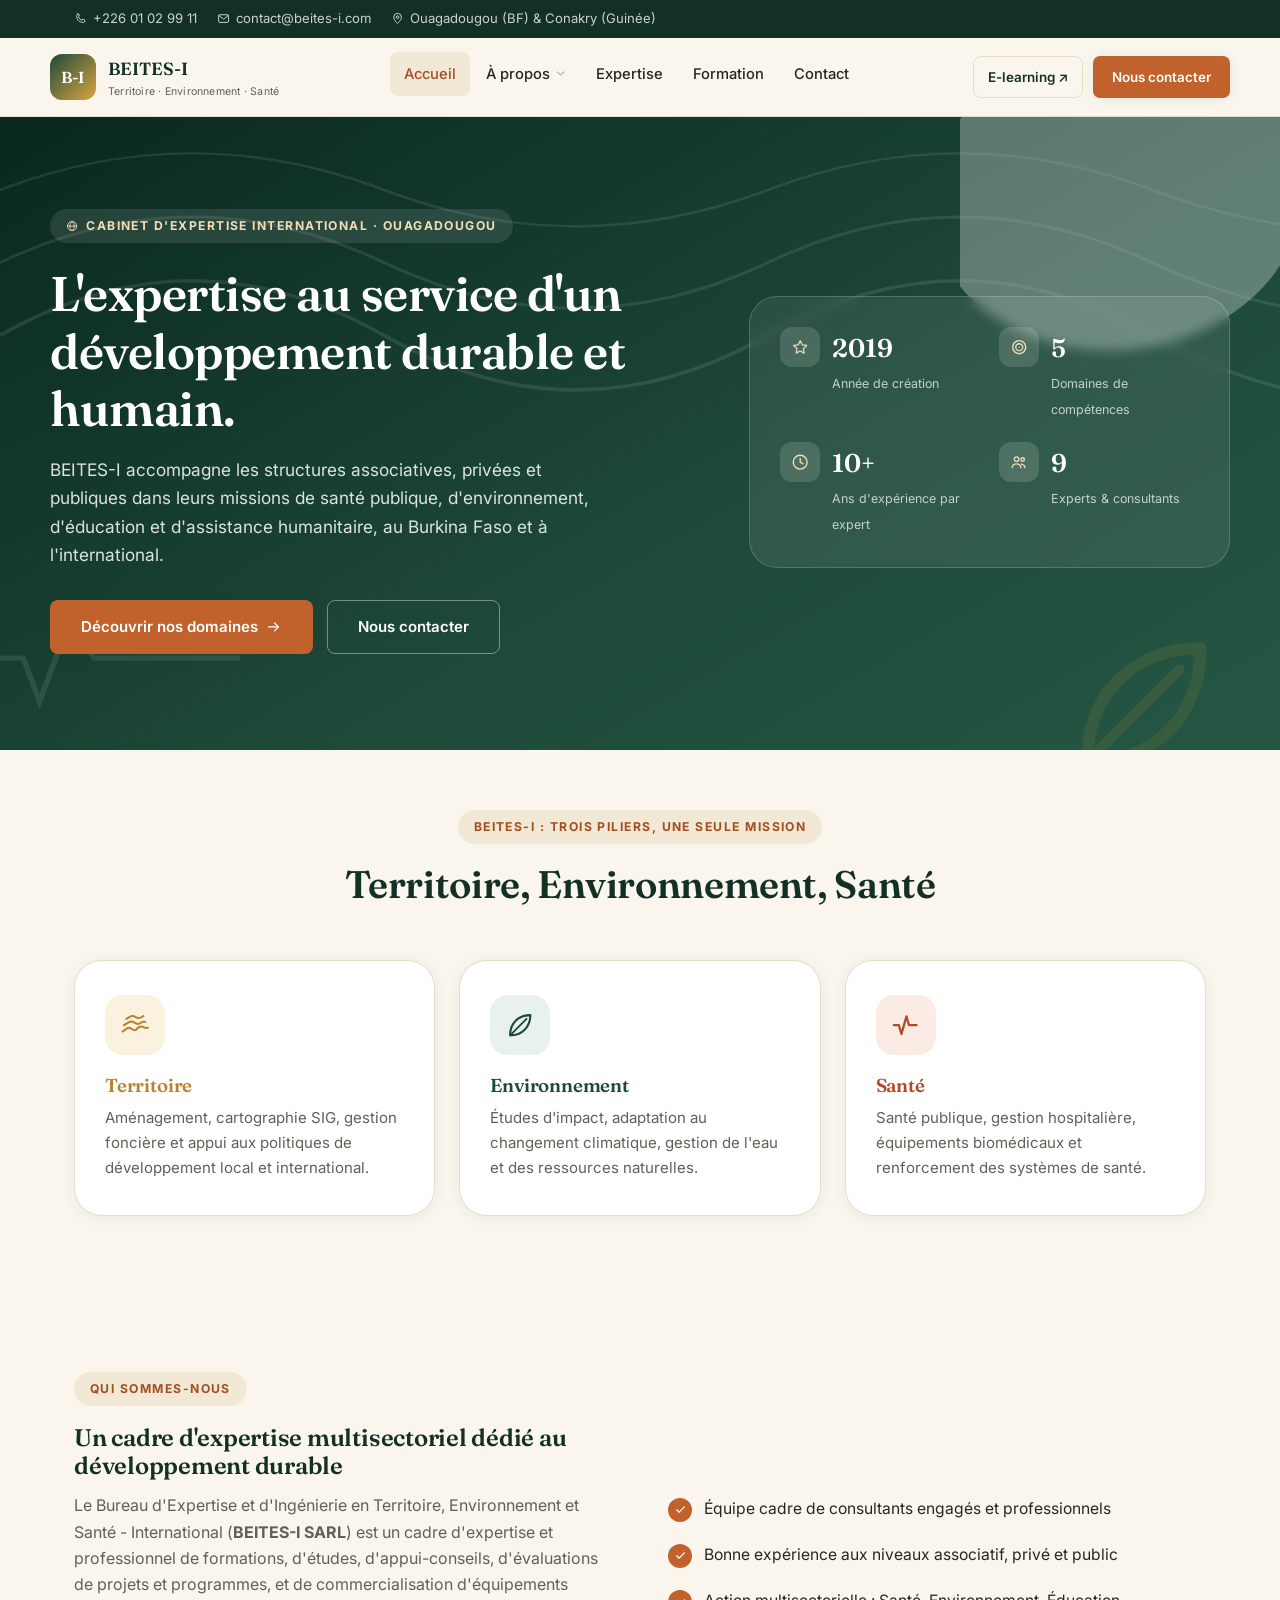
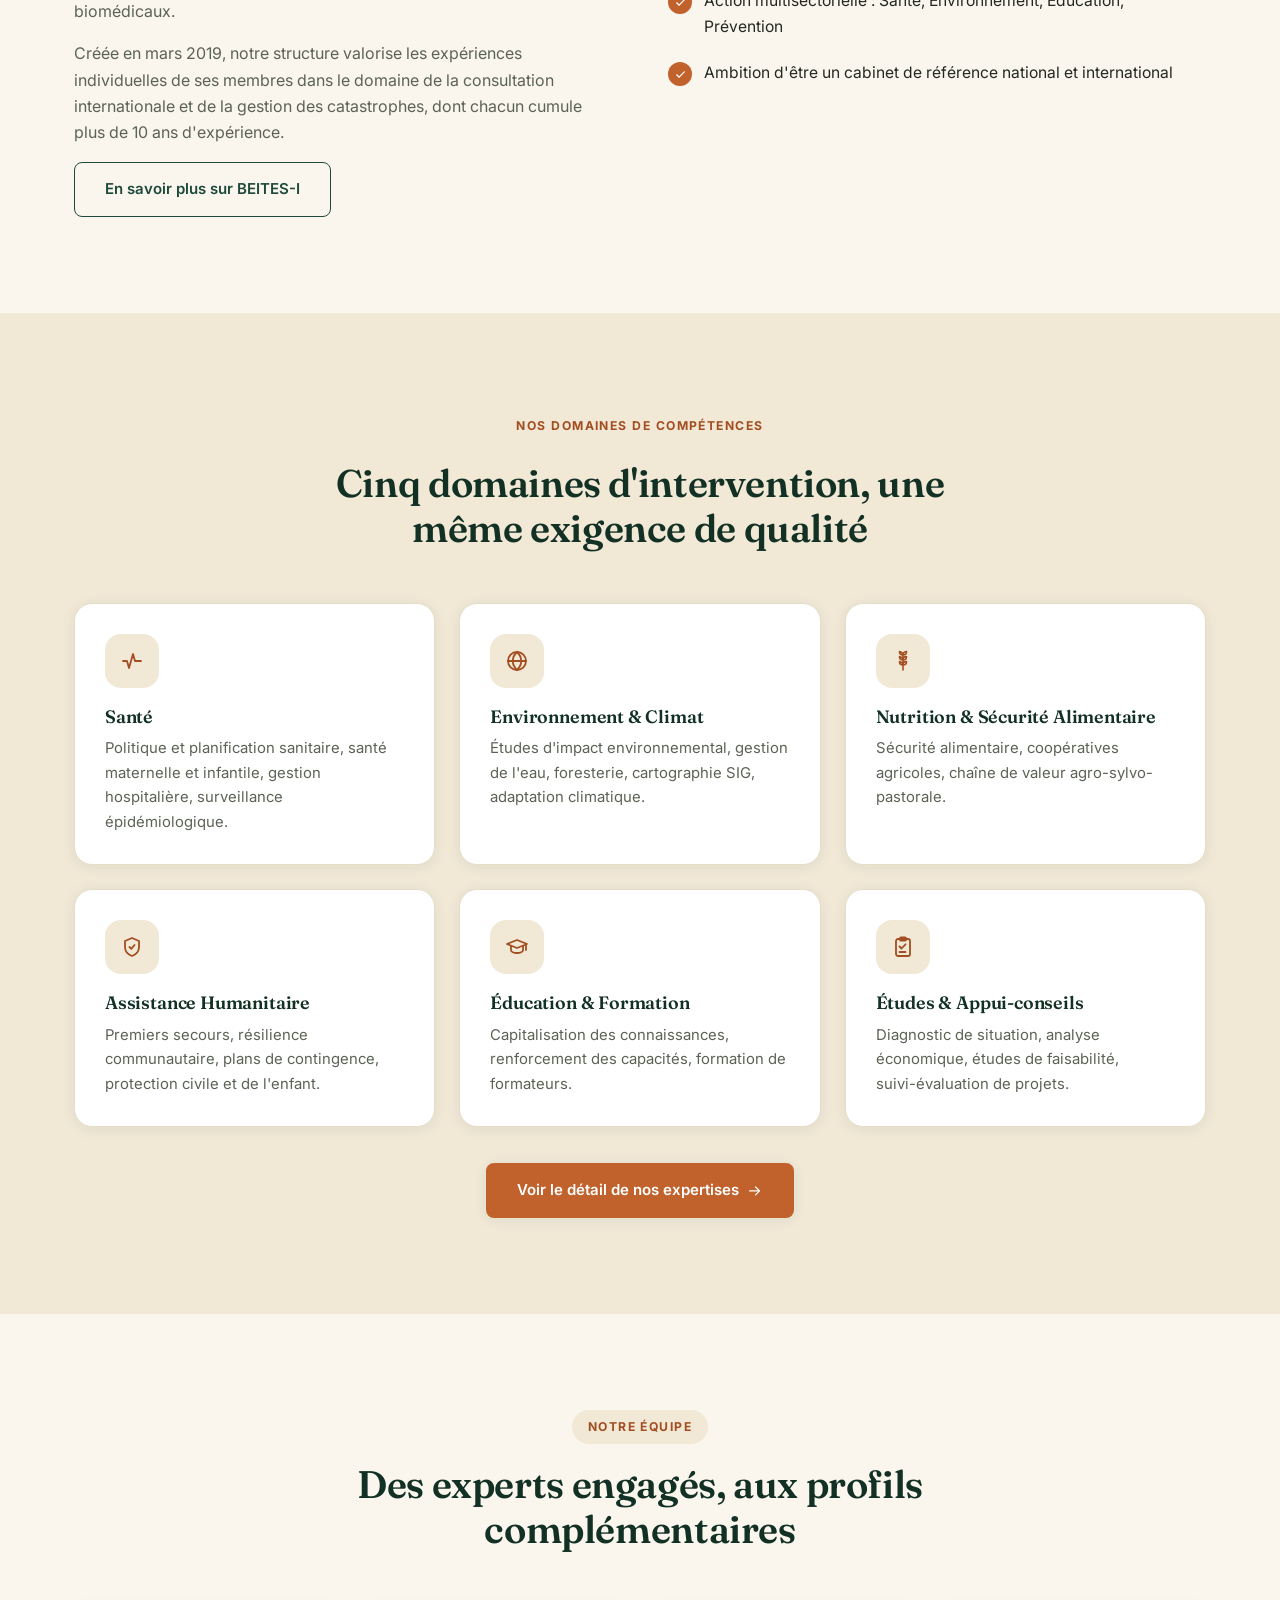
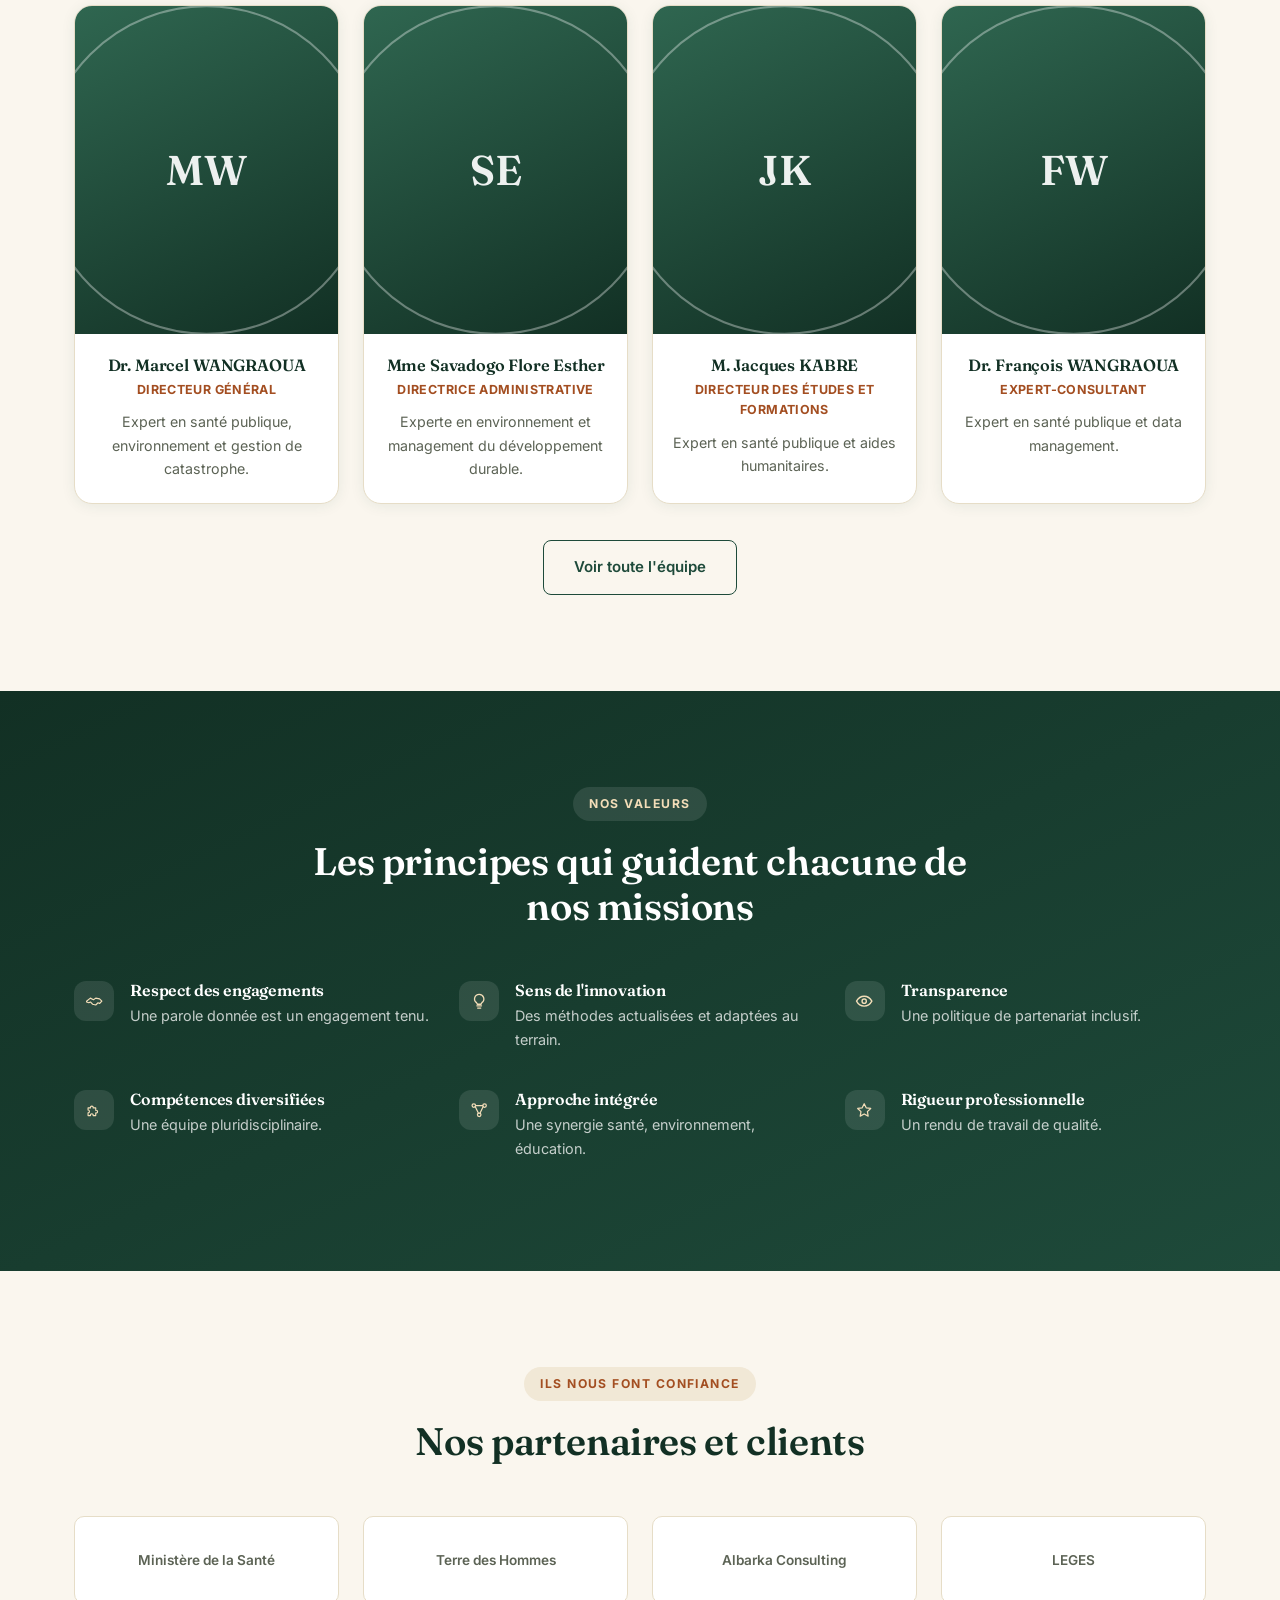
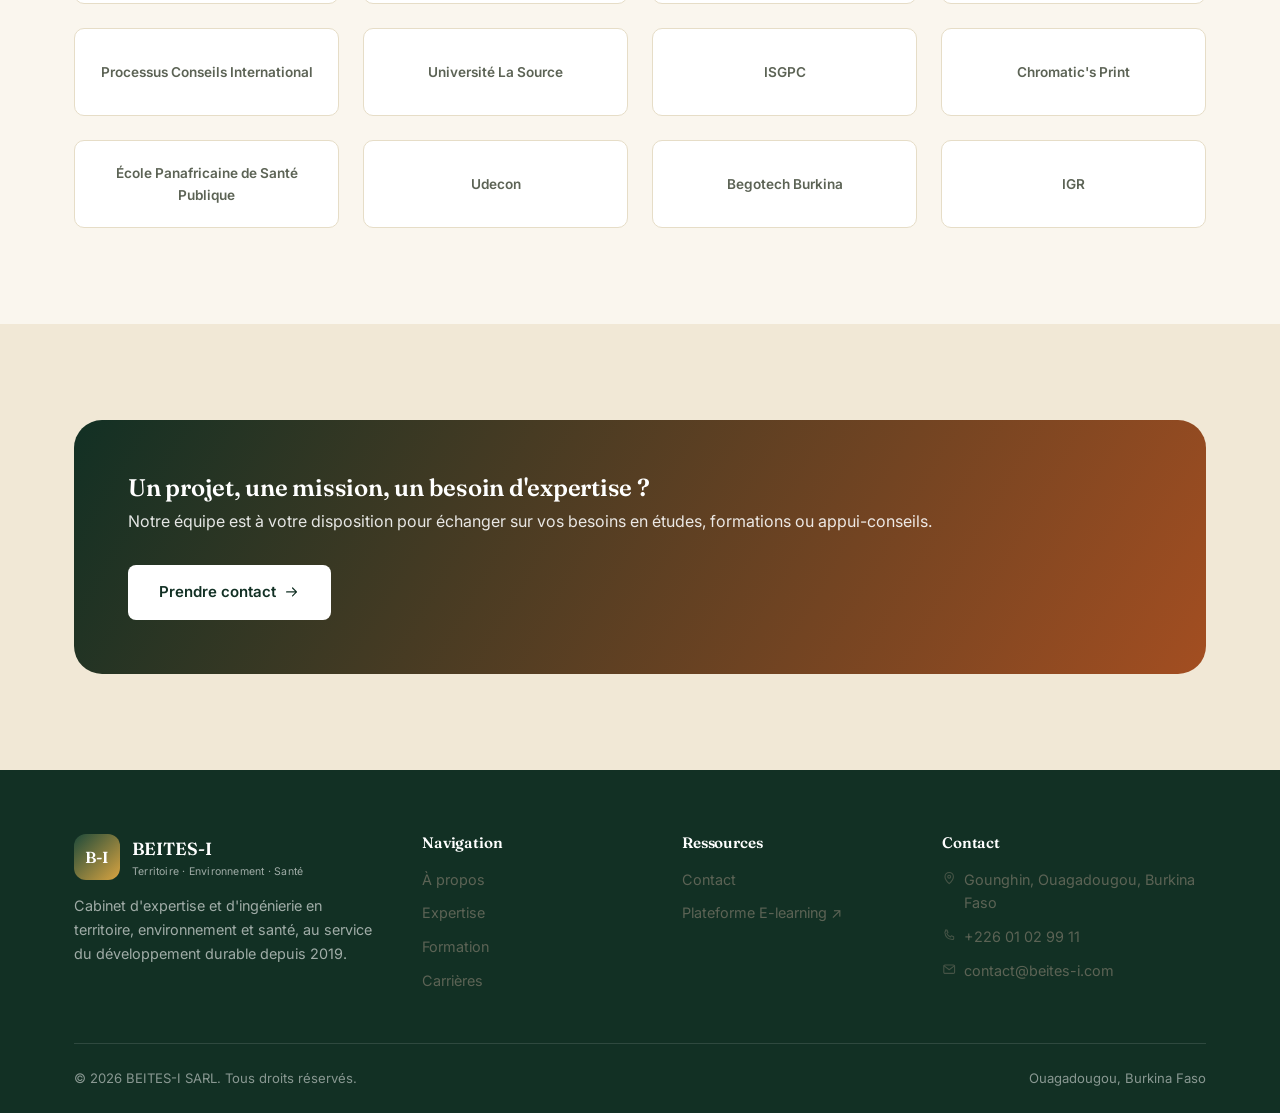
==== commit 6ed4f29b: "Ajoute les dossiers logo et images de design Prépare images/logo/ (logo du cabinet, favicon) et imag" ====
--- a/index.html
+++ b/index.html
@@ -25,7 +25,7 @@
   </div>
   <div class="container nav">
     <a href="index.html" class="brand">
-      <span class="brand-mark">B-I</span>
+      <span class="brand-mark"><img src="images/logo/logo.png" alt="BEITES-I" data-fallback><span class="brand-mark-fallback">B-I</span></span>
       <span class="brand-text"><strong>BEITES-I</strong><span>Territoire · Environnement · Santé</span></span>
     </a>
     <nav>
@@ -240,7 +240,7 @@
     <div class="footer-grid">
       <div class="footer-brand">
         <a href="index.html" class="brand" style="margin-bottom:14px;">
-          <span class="brand-mark">B-I</span>
+          <span class="brand-mark"><img src="images/logo/logo.png" alt="BEITES-I" data-fallback><span class="brand-mark-fallback">B-I</span></span>
           <span class="brand-text"><strong style="color:#fff;">BEITES-I</strong><span style="color:rgba(255,255,255,0.6);">Territoire · Environnement · Santé</span></span>
         </a>
         <p>Cabinet d'expertise et d'ingénierie en territoire, environnement et santé, au service du développement durable depuis 2019.</p>
--- a/css/style.css
+++ b/css/style.css
@@ -148,11 +148,15 @@
 
 .brand { display: flex; align-items: center; gap: 12px; font-family: var(--font-display); }
 .brand-mark {
+  position: relative;
   width: 46px; height: 46px; border-radius: 12px;
   background: linear-gradient(135deg, var(--color-forest), var(--color-ochre));
   color: #fff; display: flex; align-items: center; justify-content: center;
   font-weight: 600; font-size: 1rem; letter-spacing: -0.01em; flex-shrink: 0;
-}
+  overflow: hidden;
+}
+.brand-mark img { position: absolute; inset: 0; width: 100%; height: 100%; object-fit: contain; z-index: 1; background: #fff; }
+.brand-mark-fallback { position: relative; z-index: 0; }
 .brand-text strong { display: block; font-size: 1.1rem; font-weight: 600; color: var(--color-forest-deep); font-family: var(--font-display); }
 .brand-text span { display: block; font-size: 0.66rem; color: var(--color-ink-soft); font-family: var(--font-body); letter-spacing: 0.02em; }
 
@@ -236,7 +240,14 @@
 /* ---------- Hero ---------- */
 .hero {
   position: relative;
-  background: linear-gradient(150deg, var(--color-forest-deep) 0%, var(--color-forest) 60%, var(--color-forest-soft) 130%);
+  /* Le dégradé (1er calque) reste toujours visible ; la photo (2e calque,
+     images/design/hero-bg.jpg) s'affiche dès qu'elle existe, tintée par le
+     dégradé translucide pour garder le texte lisible. Sans photo, seul le
+     fond uni ci-dessous est visible : rien ne casse en son absence. */
+  background-image: linear-gradient(150deg, rgba(6,35,26,0.88) 0%, rgba(30,74,58,0.84) 60%, rgba(47,102,80,0.75) 130%), url("images/design/hero-bg.jpg");
+  background-size: cover, cover;
+  background-position: center, center;
+  background-color: var(--color-forest);
   color: #fff;
   overflow: hidden;
 }
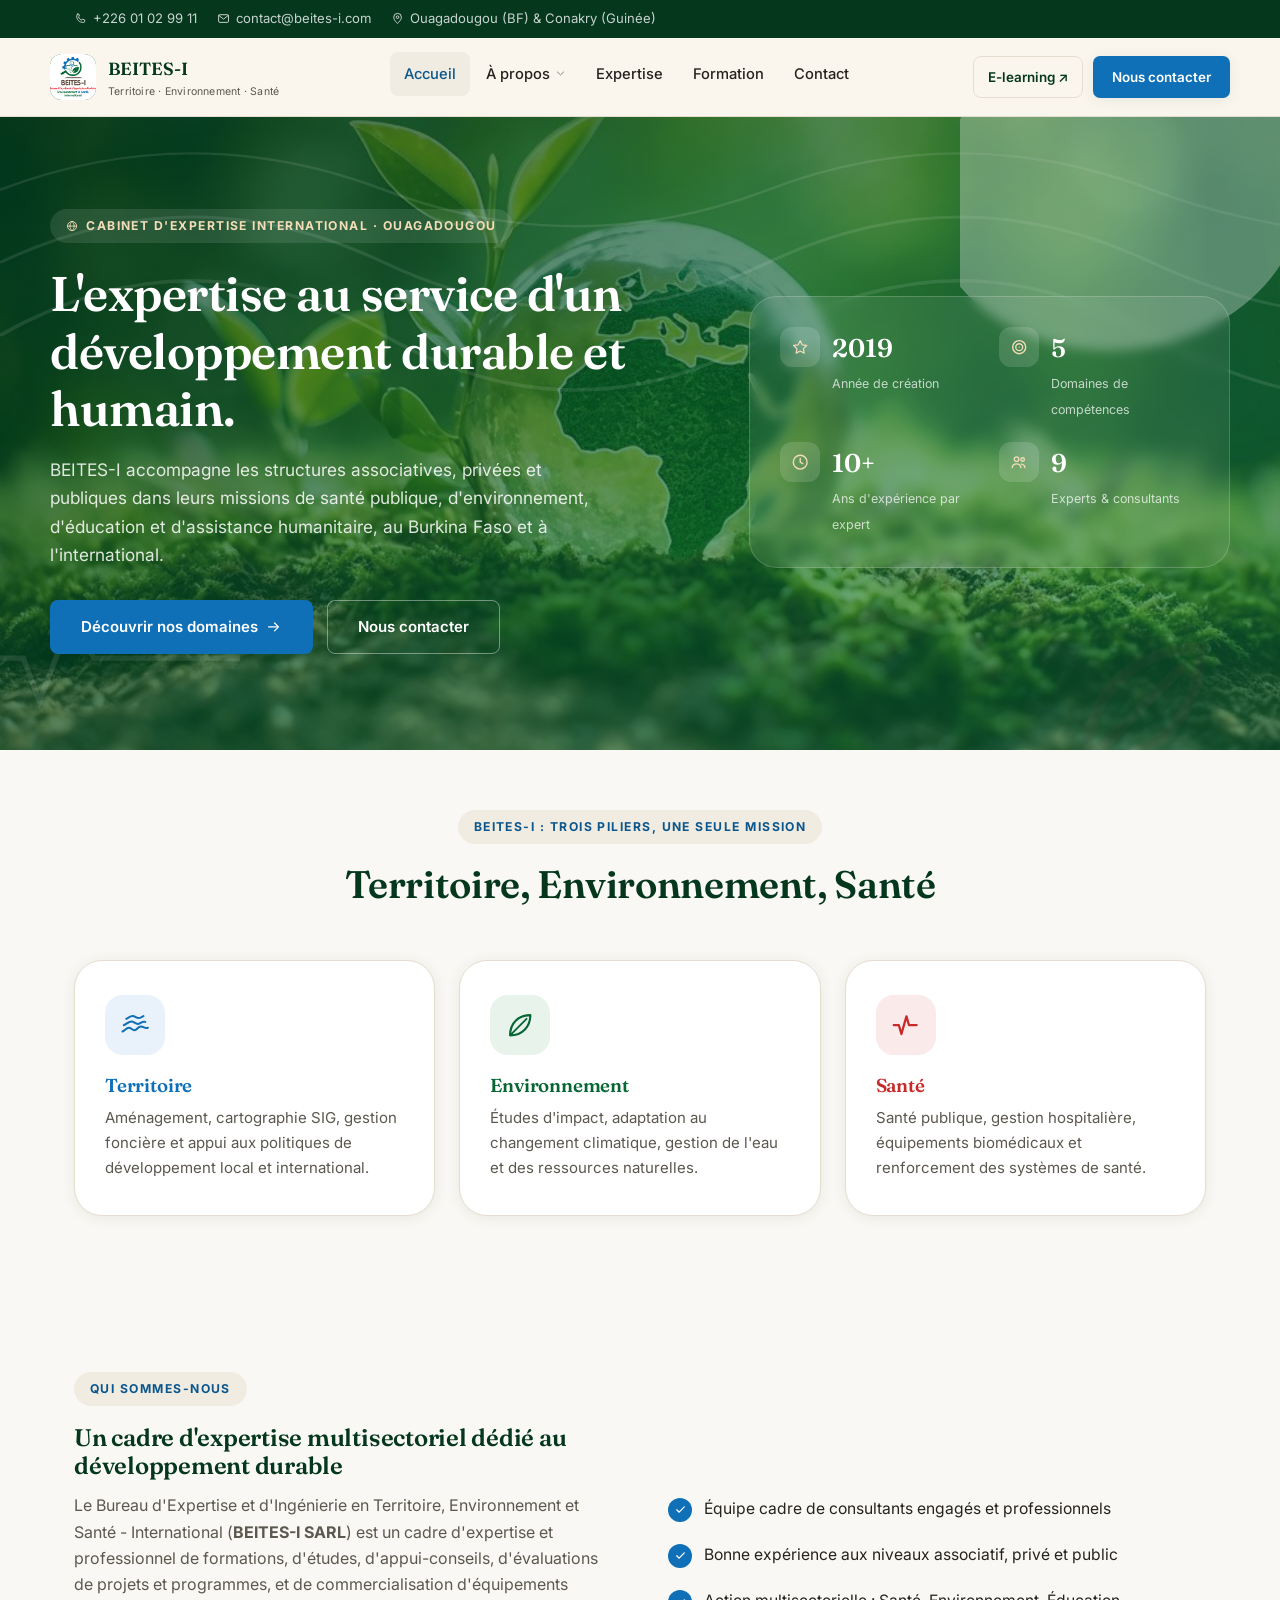
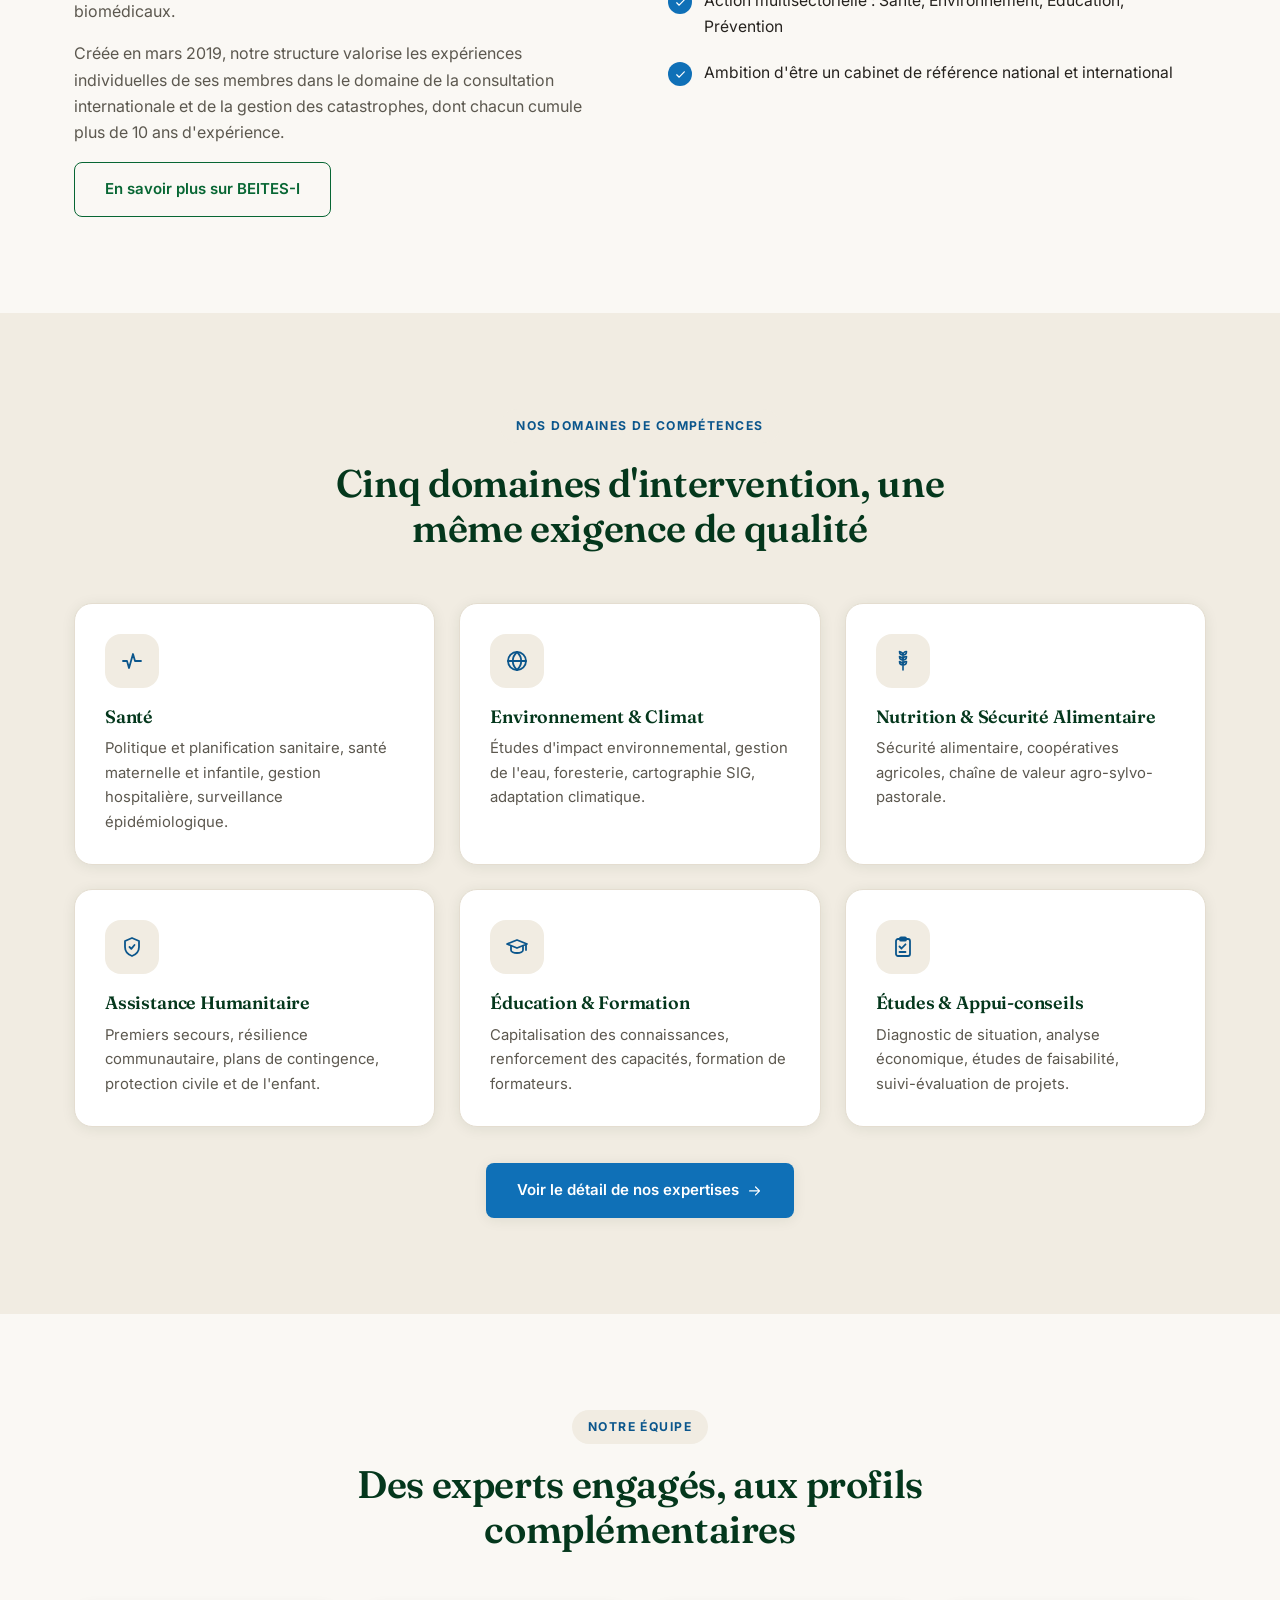
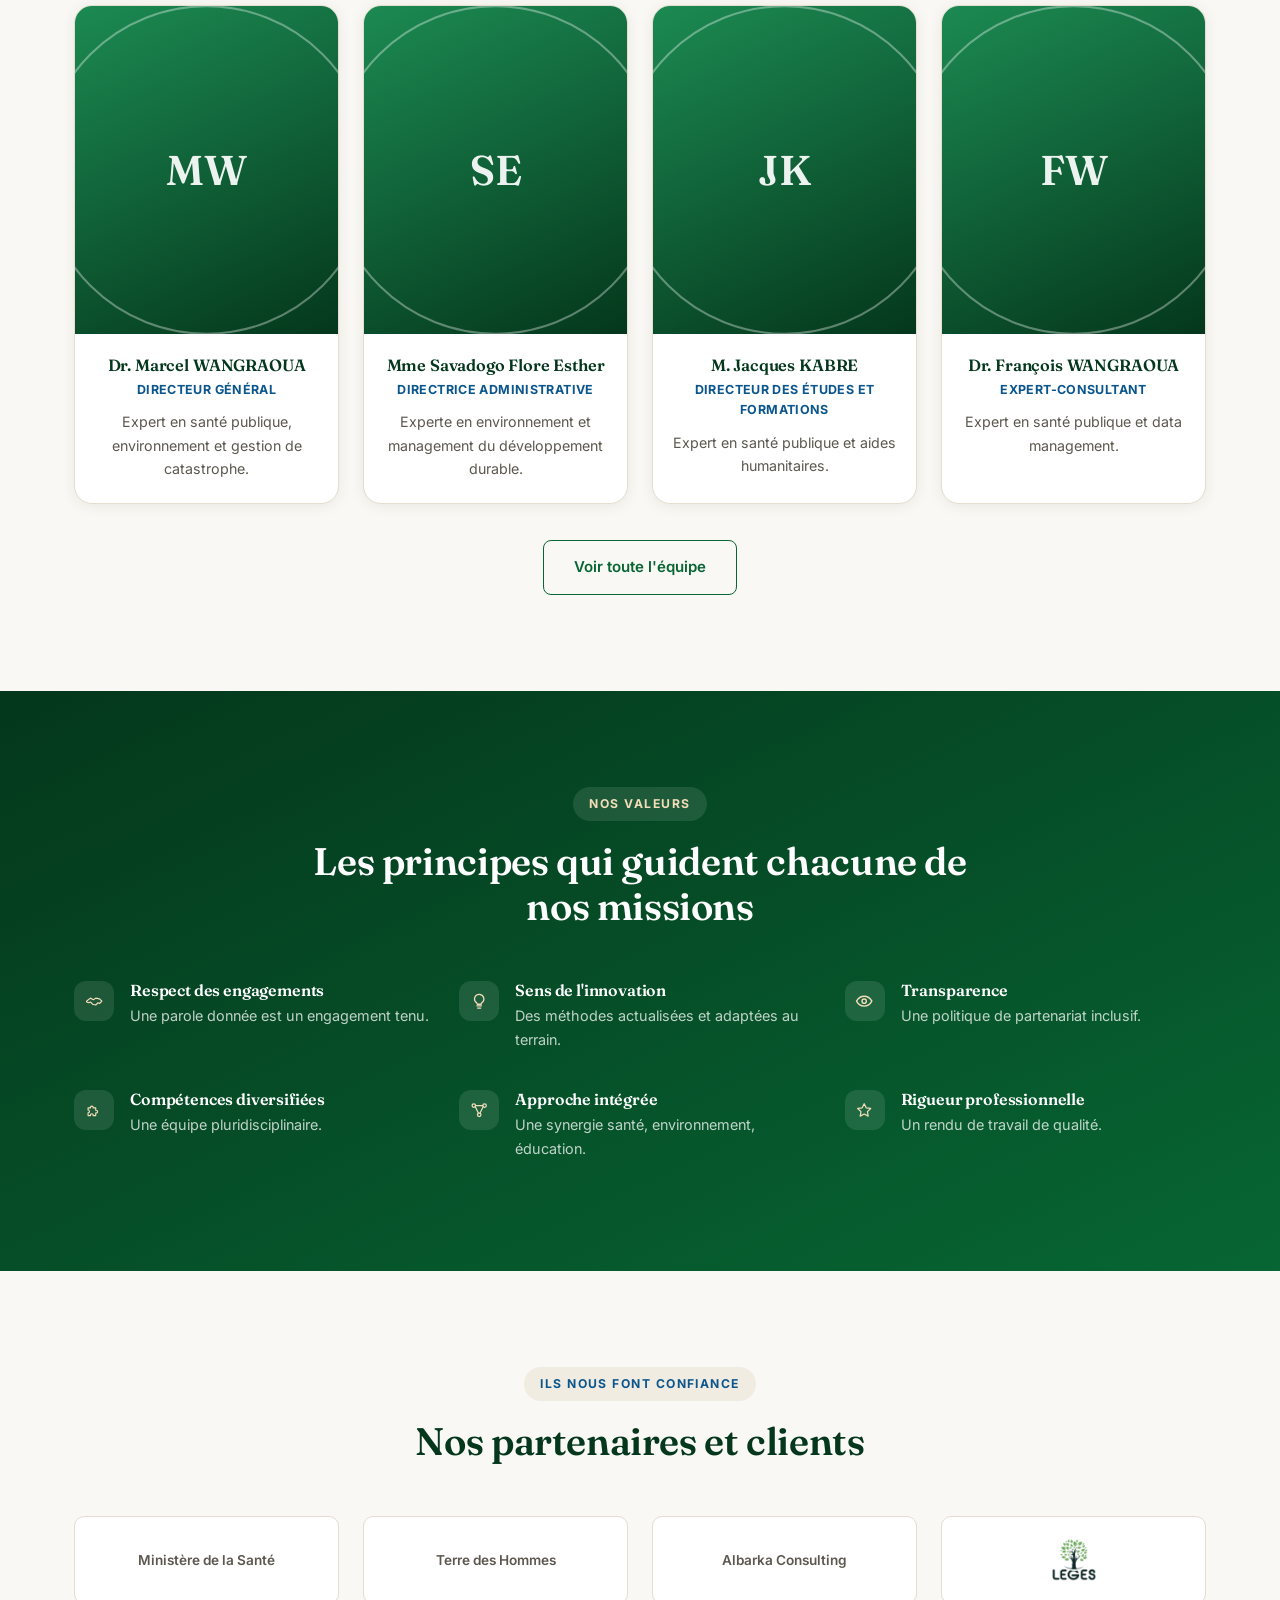
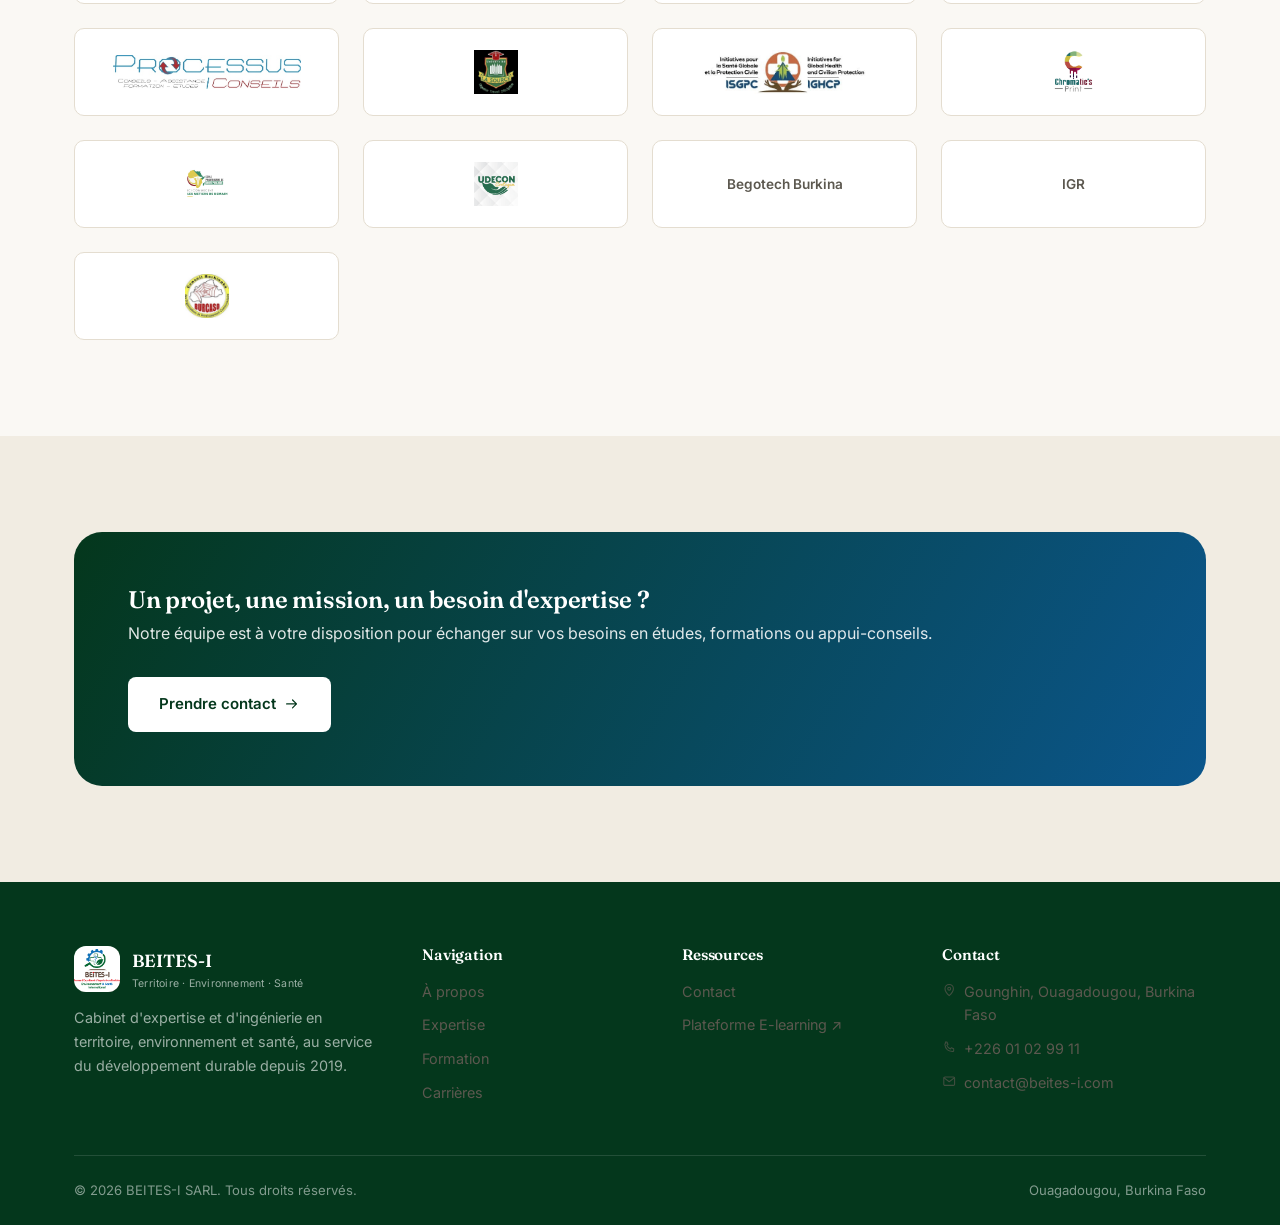
==== commit d66778f6: "Palette recalée sur les vraies couleurs du logo + intégration des images - Palette entièrement recal" ====
--- a/index.html
+++ b/index.html
@@ -210,15 +210,16 @@
       <div class="partner-logo"><img src="images/partners/ministere-sante.png" alt="Ministère de la Santé" data-fallback><span class="partner-fallback">Ministère de la Santé</span></div>
       <div class="partner-logo"><img src="images/partners/terre-des-hommes.png" alt="Terre des Hommes" data-fallback><span class="partner-fallback">Terre des Hommes</span></div>
       <div class="partner-logo"><img src="images/partners/albarka-consulting.png" alt="Albarka Consulting" data-fallback><span class="partner-fallback">Albarka Consulting</span></div>
-      <div class="partner-logo"><img src="images/partners/leges.png" alt="LEGES" data-fallback><span class="partner-fallback">LEGES</span></div>
-      <div class="partner-logo"><img src="images/partners/processus-conseils.png" alt="Processus Conseils International" data-fallback><span class="partner-fallback">Processus Conseils International</span></div>
-      <div class="partner-logo"><img src="images/partners/universite-la-source.png" alt="Université La Source" data-fallback><span class="partner-fallback">Université La Source</span></div>
-      <div class="partner-logo"><img src="images/partners/isgpc.png" alt="ISGPC" data-fallback><span class="partner-fallback">ISGPC</span></div>
-      <div class="partner-logo"><img src="images/partners/chromatics-print.png" alt="Chromatic's Print" data-fallback><span class="partner-fallback">Chromatic's Print</span></div>
-      <div class="partner-logo"><img src="images/partners/epsp.png" alt="École Panafricaine de Santé Publique" data-fallback><span class="partner-fallback">École Panafricaine de Santé Publique</span></div>
-      <div class="partner-logo"><img src="images/partners/udecon.png" alt="Udecon" data-fallback><span class="partner-fallback">Udecon</span></div>
+      <div class="partner-logo"><img src="images/partners/LEGES.png" alt="LEGES" data-fallback><span class="partner-fallback">LEGES</span></div>
+      <div class="partner-logo"><img src="images/partners/processus.jpg" alt="Processus Conseils International" data-fallback><span class="partner-fallback">Processus Conseils International</span></div>
+      <div class="partner-logo"><img src="images/partners/la-source.jpeg" alt="Université La Source" data-fallback><span class="partner-fallback">Université La Source</span></div>
+      <div class="partner-logo"><img src="images/partners/ISGPC.jpeg" alt="ISGPC" data-fallback><span class="partner-fallback">ISGPC</span></div>
+      <div class="partner-logo"><img src="images/partners/CHROMATICS.jpeg" alt="Chromatic's Print" data-fallback><span class="partner-fallback">Chromatic's Print</span></div>
+      <div class="partner-logo"><img src="images/partners/ecole-panafricaine.jpg" alt="École Panafricaine de Santé Publique" data-fallback><span class="partner-fallback">École Panafricaine de Santé Publique</span></div>
+      <div class="partner-logo"><img src="images/partners/udecom.jpg" alt="Udecon" data-fallback><span class="partner-fallback">Udecon</span></div>
       <div class="partner-logo"><img src="images/partners/begotech.png" alt="Begotech Burkina" data-fallback><span class="partner-fallback">Begotech Burkina</span></div>
       <div class="partner-logo"><img src="images/partners/igr.png" alt="IGR" data-fallback><span class="partner-fallback">IGR</span></div>
+      <div class="partner-logo"><img src="images/partners/Burcaso.jpg" alt="Burcaso" data-fallback><span class="partner-fallback">Burcaso</span></div>
     </div>
   </div>
 </section>
--- a/css/style.css
+++ b/css/style.css
@@ -5,27 +5,28 @@
    ========================================================= */
 
 :root {
-  --color-forest: #1e4a3a;        /* vert forêt profond - autorité, environnement */
-  --color-forest-deep: #123024;
-  --color-forest-soft: #2f6650;
-  --color-terracotta: #c1622d;    /* terracotta - vitalité, accent principal */
-  --color-terracotta-dark: #a34e21;
-  --color-ochre: #d9a441;         /* ocre - terre, territoire */
-  --color-ochre-dark: #b9832c;
-  --color-sand: #faf6ee;          /* fond chaud */
-  --color-sand-deep: #f1e8d6;
+  /* Palette calquée sur les couleurs exactes du logo BEITES-I */
+  --color-forest: #076633;        /* vert du logo (croix + feuille) - couleur principale */
+  --color-forest-deep: #04371c;
+  --color-forest-soft: #1c8a52;
+  --color-blue: #0f70b7;          /* bleu du logo (engrenage / territoire) - accent principal */
+  --color-blue-dark: #0b568c;
+  --color-brown: #634e42;         /* brun du logo (typographie BEITES-I) */
+  --color-brown-dark: #4a3931;
+  --color-sand: #faf8f4;          /* fond clair neutre et chaud */
+  --color-sand-deep: #f1ece2;
   --color-white: #ffffff;
-  --color-ink: #23291f;
-  --color-ink-soft: #5c6355;
-  --color-border: #e6ddc7;
-
-  /* accents symboliques des 3 piliers BEITES-I */
-  --color-territoire: #b9832c;
-  --color-territoire-bg: #faf1de;
-  --color-environnement: #1e4a3a;
-  --color-environnement-bg: #e9f1ec;
-  --color-sante: #b3492a;
-  --color-sante-bg: #faece5;
+  --color-ink: #26231f;
+  --color-ink-soft: #5c584f;
+  --color-border: #e4ddd0;
+
+  /* accents symboliques des 3 piliers BEITES-I, tirés du logo */
+  --color-territoire: #0f70b7;
+  --color-territoire-bg: #e9f2fa;
+  --color-environnement: #076633;
+  --color-environnement-bg: #e8f3ec;
+  --color-sante: #c62a2a;
+  --color-sante-bg: #fbeaea;
 
   --font-display: 'Fraunces', 'Georgia', serif;
   --font-body: 'Inter', 'Segoe UI', sans-serif;
@@ -34,9 +35,9 @@
   --radius-md: 18px;
   --radius-lg: 28px;
 
-  --shadow-sm: 0 2px 14px rgba(30, 74, 58, 0.08);
-  --shadow-md: 0 14px 34px rgba(30, 74, 58, 0.13);
-  --shadow-lg: 0 26px 60px rgba(30, 74, 58, 0.18);
+  --shadow-sm: 0 2px 14px rgba(4, 55, 28, 0.08);
+  --shadow-md: 0 14px 34px rgba(4, 55, 28, 0.13);
+  --shadow-lg: 0 26px 60px rgba(4, 55, 28, 0.18);
 
   --container: 1180px;
 }
@@ -77,7 +78,7 @@
   width: 54px; height: 54px;
   border-radius: 16px;
   background: var(--color-sand-deep);
-  color: var(--color-terracotta-dark);
+  color: var(--color-blue-dark);
   display: flex; align-items: center; justify-content: center;
   font-size: 1.5rem;
   margin-bottom: 18px;
@@ -90,7 +91,7 @@
   font-family: var(--font-body);
   font-size: 0.76rem; font-weight: 700;
   letter-spacing: 0.12em; text-transform: uppercase;
-  color: var(--color-terracotta-dark);
+  color: var(--color-blue-dark);
   background: var(--color-sand-deep);
   padding: 7px 16px;
   border-radius: 999px;
@@ -118,8 +119,8 @@
   white-space: nowrap;
 }
 .btn .icon { width: 1.05em; height: 1.05em; }
-.btn-primary { background: var(--color-terracotta); color: #fff; box-shadow: var(--shadow-sm); }
-.btn-primary:hover { background: var(--color-terracotta-dark); transform: translateY(-2px); box-shadow: var(--shadow-md); }
+.btn-primary { background: var(--color-blue); color: #fff; box-shadow: var(--shadow-sm); }
+.btn-primary:hover { background: var(--color-blue-dark); transform: translateY(-2px); box-shadow: var(--shadow-md); }
 .btn-ghost { background: transparent; color: #fff; border-color: rgba(255,255,255,0.4); }
 .btn-ghost:hover { background: rgba(255,255,255,0.12); border-color: rgba(255,255,255,0.7); transform: translateY(-2px); }
 .btn-outline { background: transparent; border-color: var(--color-forest); color: var(--color-forest); }
@@ -150,7 +151,7 @@
 .brand-mark {
   position: relative;
   width: 46px; height: 46px; border-radius: 12px;
-  background: linear-gradient(135deg, var(--color-forest), var(--color-ochre));
+  background: linear-gradient(135deg, var(--color-forest), var(--color-brown));
   color: #fff; display: flex; align-items: center; justify-content: center;
   font-weight: 600; font-size: 1rem; letter-spacing: -0.01em; flex-shrink: 0;
   overflow: hidden;
@@ -169,7 +170,7 @@
   transition: background 0.2s, color 0.2s;
 }
 .nav-links > li > a .icon { width: 0.75em; height: 0.75em; opacity: 0.6; }
-.nav-links > li > a:hover, .nav-links > li > a.is-active { background: var(--color-sand-deep); color: var(--color-terracotta-dark); }
+.nav-links > li > a:hover, .nav-links > li > a.is-active { background: var(--color-sand-deep); color: var(--color-blue-dark); }
 
 /* dropdown (desktop) */
 .has-dropdown { position: relative; }
@@ -189,8 +190,8 @@
   padding: 10px 12px; border-radius: 8px;
   font-size: 0.88rem; font-weight: 500; color: var(--color-ink);
 }
-.dropdown a:hover { background: var(--color-sand-deep); color: var(--color-terracotta-dark); }
-.dropdown .icon { width: 1.1em; height: 1.1em; color: var(--color-terracotta-dark); flex-shrink: 0; }
+.dropdown a:hover { background: var(--color-sand-deep); color: var(--color-blue-dark); }
+.dropdown .icon { width: 1.1em; height: 1.1em; color: var(--color-blue-dark); flex-shrink: 0; }
 
 .nav-cta { display: flex; align-items: center; gap: 10px; flex-shrink: 0; }
 .nav-elearn {
@@ -198,7 +199,7 @@
   font-size: 0.84rem; font-weight: 600; color: var(--color-forest-deep);
   padding: 9px 14px; border-radius: 8px; border: 1.5px solid var(--color-border);
 }
-.nav-elearn:hover { border-color: var(--color-terracotta); color: var(--color-terracotta-dark); }
+.nav-elearn:hover { border-color: var(--color-blue); color: var(--color-blue-dark); }
 
 .nav-toggle {
   display: none; background: none; border: none; cursor: pointer;
@@ -244,7 +245,7 @@
      images/design/hero-bg.jpg) s'affiche dès qu'elle existe, tintée par le
      dégradé translucide pour garder le texte lisible. Sans photo, seul le
      fond uni ci-dessous est visible : rien ne casse en son absence. */
-  background-image: linear-gradient(150deg, rgba(6,35,26,0.88) 0%, rgba(30,74,58,0.84) 60%, rgba(47,102,80,0.75) 130%), url("images/design/hero-bg.jpg");
+  background-image: linear-gradient(150deg, rgba(4,55,28,0.72) 0%, rgba(7,102,51,0.62) 60%, rgba(28,138,82,0.5) 130%), url("../images/design/hero-bg.jpg");
   background-size: cover, cover;
   background-position: center, center;
   background-color: var(--color-forest);
@@ -254,7 +255,7 @@
 .hero-decor { position: absolute; inset: 0; z-index: 0; pointer-events: none; opacity: 0.6; color: #fff; }
 .hero-decor svg { position: absolute; }
 .hero-decor .contour { top: 0; left: 0; width: 100%; height: 46%; opacity: 0.16; }
-.hero-decor .leaf { bottom: -40px; right: 4%; width: 170px; opacity: 0.18; color: var(--color-ochre); }
+.hero-decor .leaf { bottom: -40px; right: 4%; width: 170px; opacity: 0.18; color: var(--color-brown); }
 .hero-decor .pulse { bottom: 6%; left: -20px; width: 260px; opacity: 0.16; }
 .hero-decor .blob { top: -120px; right: -100px; width: 420px; opacity: 0.5; }
 
@@ -311,13 +312,13 @@
   box-shadow: var(--shadow-sm);
   transition: transform 0.2s ease, box-shadow 0.2s ease, border-color 0.2s ease;
 }
-.card:hover { transform: translateY(-4px); box-shadow: var(--shadow-md); border-color: var(--color-terracotta); }
+.card:hover { transform: translateY(-4px); box-shadow: var(--shadow-md); border-color: var(--color-blue); }
 .card h3 { font-size: 1.12rem; }
 .card p { font-size: 0.93rem; margin-bottom: 0; }
 .card-list { list-style: none; padding: 0; margin: 0; }
 .card-list li { padding: 8px 0; border-bottom: 1px dashed var(--color-border); font-size: 0.93rem; display: flex; gap: 10px; }
 .card-list li:last-child { border-bottom: none; }
-.card-list .icon { width: 1.1em; height: 1.1em; color: var(--color-terracotta-dark); flex-shrink: 0; margin-top: 2px; }
+.card-list .icon { width: 1.1em; height: 1.1em; color: var(--color-blue-dark); flex-shrink: 0; margin-top: 2px; }
 
 .card-row { display: flex; gap: 16px; align-items: flex-start; }
 .card-row .icon-circle { margin-bottom: 0; }
@@ -327,7 +328,7 @@
 .check-list li { display: flex; gap: 12px; align-items: flex-start; font-size: 0.98rem; color: var(--color-ink); }
 .check-list .icon-tick {
   flex-shrink: 0; width: 24px; height: 24px; border-radius: 50%;
-  background: var(--color-terracotta); color: #fff;
+  background: var(--color-blue); color: #fff;
   display: flex; align-items: center; justify-content: center; margin-top: 2px;
 }
 .check-list .icon-tick .icon { width: 13px; height: 13px; }
@@ -351,7 +352,7 @@
 }
 .team-info { padding: 22px 20px; }
 .team-card h3 { font-size: 1.02rem; margin-bottom: 4px; }
-.team-role { font-size: 0.78rem; font-weight: 700; color: var(--color-terracotta-dark); text-transform: uppercase; letter-spacing: 0.03em; margin-bottom: 10px; }
+.team-role { font-size: 0.78rem; font-weight: 700; color: var(--color-blue-dark); text-transform: uppercase; letter-spacing: 0.03em; margin-bottom: 10px; }
 .team-card p { font-size: 0.89rem; margin-bottom: 0; }
 
 /* ---------- Pillars (Territoire / Environnement / Santé) ---------- */
@@ -376,9 +377,10 @@
   display: flex; align-items: center; justify-content: center; min-height: 88px;
   transition: 0.2s ease;
 }
-.partner-logo:hover { border-color: var(--color-terracotta); box-shadow: var(--shadow-sm); }
-.partner-logo img { position: absolute; inset: 0; margin: auto; max-height: 44px; max-width: 80%; width: auto; height: auto; object-fit: contain; filter: grayscale(35%); }
-.partner-fallback { position: relative; font-family: var(--font-body); font-weight: 600; font-size: 0.85rem; color: var(--color-ink-soft); }
+.partner-logo:hover { border-color: var(--color-blue); box-shadow: var(--shadow-sm); }
+.partner-logo img { max-height: 44px; max-width: 80%; width: auto; height: auto; object-fit: contain; filter: grayscale(35%); }
+.partner-fallback { display: none; font-family: var(--font-body); font-weight: 600; font-size: 0.85rem; color: var(--color-ink-soft); }
+.partner-fallback.is-visible { display: block; }
 
 /* ---------- Accordion ---------- */
 .accordion-item { background: var(--color-white); border: 1px solid var(--color-border); border-radius: var(--radius-md); margin-bottom: 14px; overflow: hidden; }
@@ -386,9 +388,10 @@
 .accordion-item summary::-webkit-details-marker { display: none; }
 .summary-left { display: flex; align-items: center; gap: 14px; }
 .summary-left .icon-circle { margin-bottom: 0; }
-.accordion-chevron { width: 1.1em; height: 1.1em; color: var(--color-terracotta-dark); flex-shrink: 0; transition: transform 0.2s; }
+.accordion-chevron { width: 1.1em; height: 1.1em; color: var(--color-blue-dark); flex-shrink: 0; transition: transform 0.2s; }
 .accordion-item[open] .accordion-chevron { transform: rotate(180deg); }
 .accordion-body { padding: 0 24px 26px; }
+.accordion-banner { width: 100%; height: 190px; object-fit: cover; border-radius: var(--radius-sm); margin-bottom: 20px; }
 .accordion-body ul { columns: 2; column-gap: 32px; padding-left: 1.1em; margin: 0; }
 .accordion-body li { break-inside: avoid; font-size: 0.93rem; }
 @media (max-width: 700px) { .accordion-body ul { columns: 1; } }
@@ -398,7 +401,7 @@
 
 /* ---------- CTA banner ---------- */
 .cta-banner {
-  background: linear-gradient(120deg, var(--color-forest-deep), var(--color-terracotta-dark));
+  background: linear-gradient(120deg, var(--color-forest-deep), var(--color-blue-dark));
   color: #fff; border-radius: var(--radius-lg); padding: 54px;
   display: flex; align-items: center; justify-content: space-between; gap: 30px; flex-wrap: wrap;
 }
@@ -419,7 +422,7 @@
   color: var(--color-ink); font-family: var(--font-body); font-size: 0.95rem;
 }
 .field textarea { resize: vertical; min-height: 120px; }
-.field input:focus, .field textarea:focus, .field select:focus { outline: none; border-color: var(--color-terracotta); }
+.field input:focus, .field textarea:focus, .field select:focus { outline: none; border-color: var(--color-blue); }
 
 .checkbox-group { display: flex; flex-wrap: wrap; gap: 14px; }
 .checkbox-group label { display: flex; align-items: center; gap: 8px; font-weight: 500; font-size: 0.9rem; color: var(--color-ink-soft); }
@@ -428,9 +431,9 @@
 .consent input { margin-top: 4px; }
 
 .form-note { display:flex; gap:10px; font-size: 0.84rem; color: var(--color-ink-soft); background: var(--color-sand-deep); border-radius: var(--radius-sm); padding: 12px 16px; margin-top: 18px; }
-.form-note .icon { flex-shrink:0; width:1.1em; height:1.1em; margin-top:2px; color: var(--color-terracotta-dark); }
-
-.form-success { display: none; align-items:center; gap:10px; background: rgba(30,74,58,0.1); border: 1px solid var(--color-forest); color: var(--color-forest-deep); padding: 14px 18px; border-radius: var(--radius-sm); font-weight: 600; margin-bottom: 18px; }
+.form-note .icon { flex-shrink:0; width:1.1em; height:1.1em; margin-top:2px; color: var(--color-blue-dark); }
+
+.form-success { display: none; align-items:center; gap:10px; background: rgba(7,102,51,0.1); border: 1px solid var(--color-forest); color: var(--color-forest-deep); padding: 14px 18px; border-radius: var(--radius-sm); font-weight: 600; margin-bottom: 18px; }
 .form-success.is-visible { display: flex; }
 .form-error { display: none; background: rgba(179,73,42,0.1); border: 1px solid var(--color-sante); color: var(--color-sante); padding: 12px 16px; border-radius: var(--radius-sm); font-size: 0.88rem; margin-bottom: 16px; }
 .form-error.is-visible { display: block; }
@@ -443,9 +446,9 @@
 .info-block:last-child { margin-bottom: 0; }
 .info-block h4 { font-size: 0.92rem; margin-bottom: 4px; }
 .info-block p { font-size: 0.92rem; margin-bottom: 0; }
-.info-block p a:hover { color: var(--color-terracotta-dark); }
+.info-block p a:hover { color: var(--color-blue-dark); }
 .whatsapp-link { display:inline-flex; align-items:center; gap:6px; color: var(--color-forest); font-weight:600; }
-.whatsapp-link:hover { color: var(--color-terracotta-dark); }
+.whatsapp-link:hover { color: var(--color-blue-dark); }
 
 .map-frame { border-radius: var(--radius-md); overflow: hidden; border: 1px solid var(--color-border); height: 260px; }
 .map-frame iframe { width: 100%; height: 100%; border: 0; }
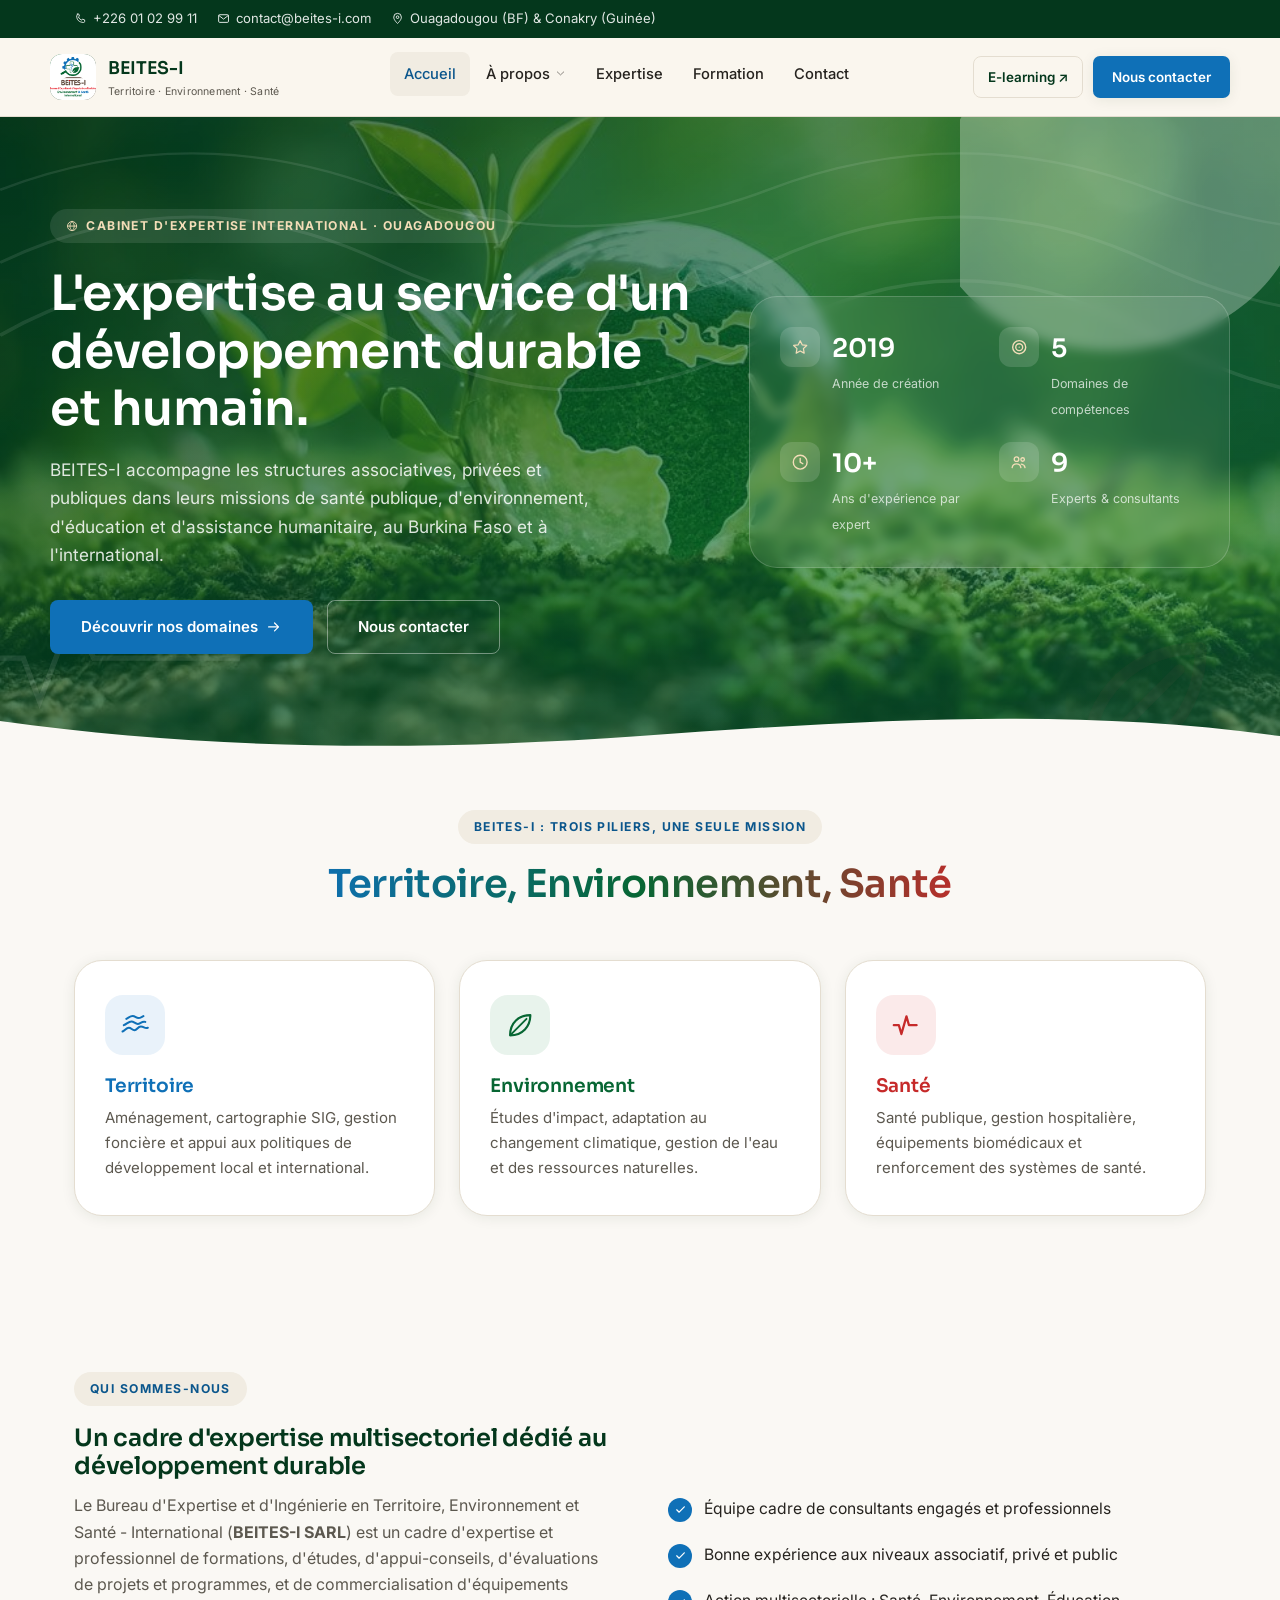
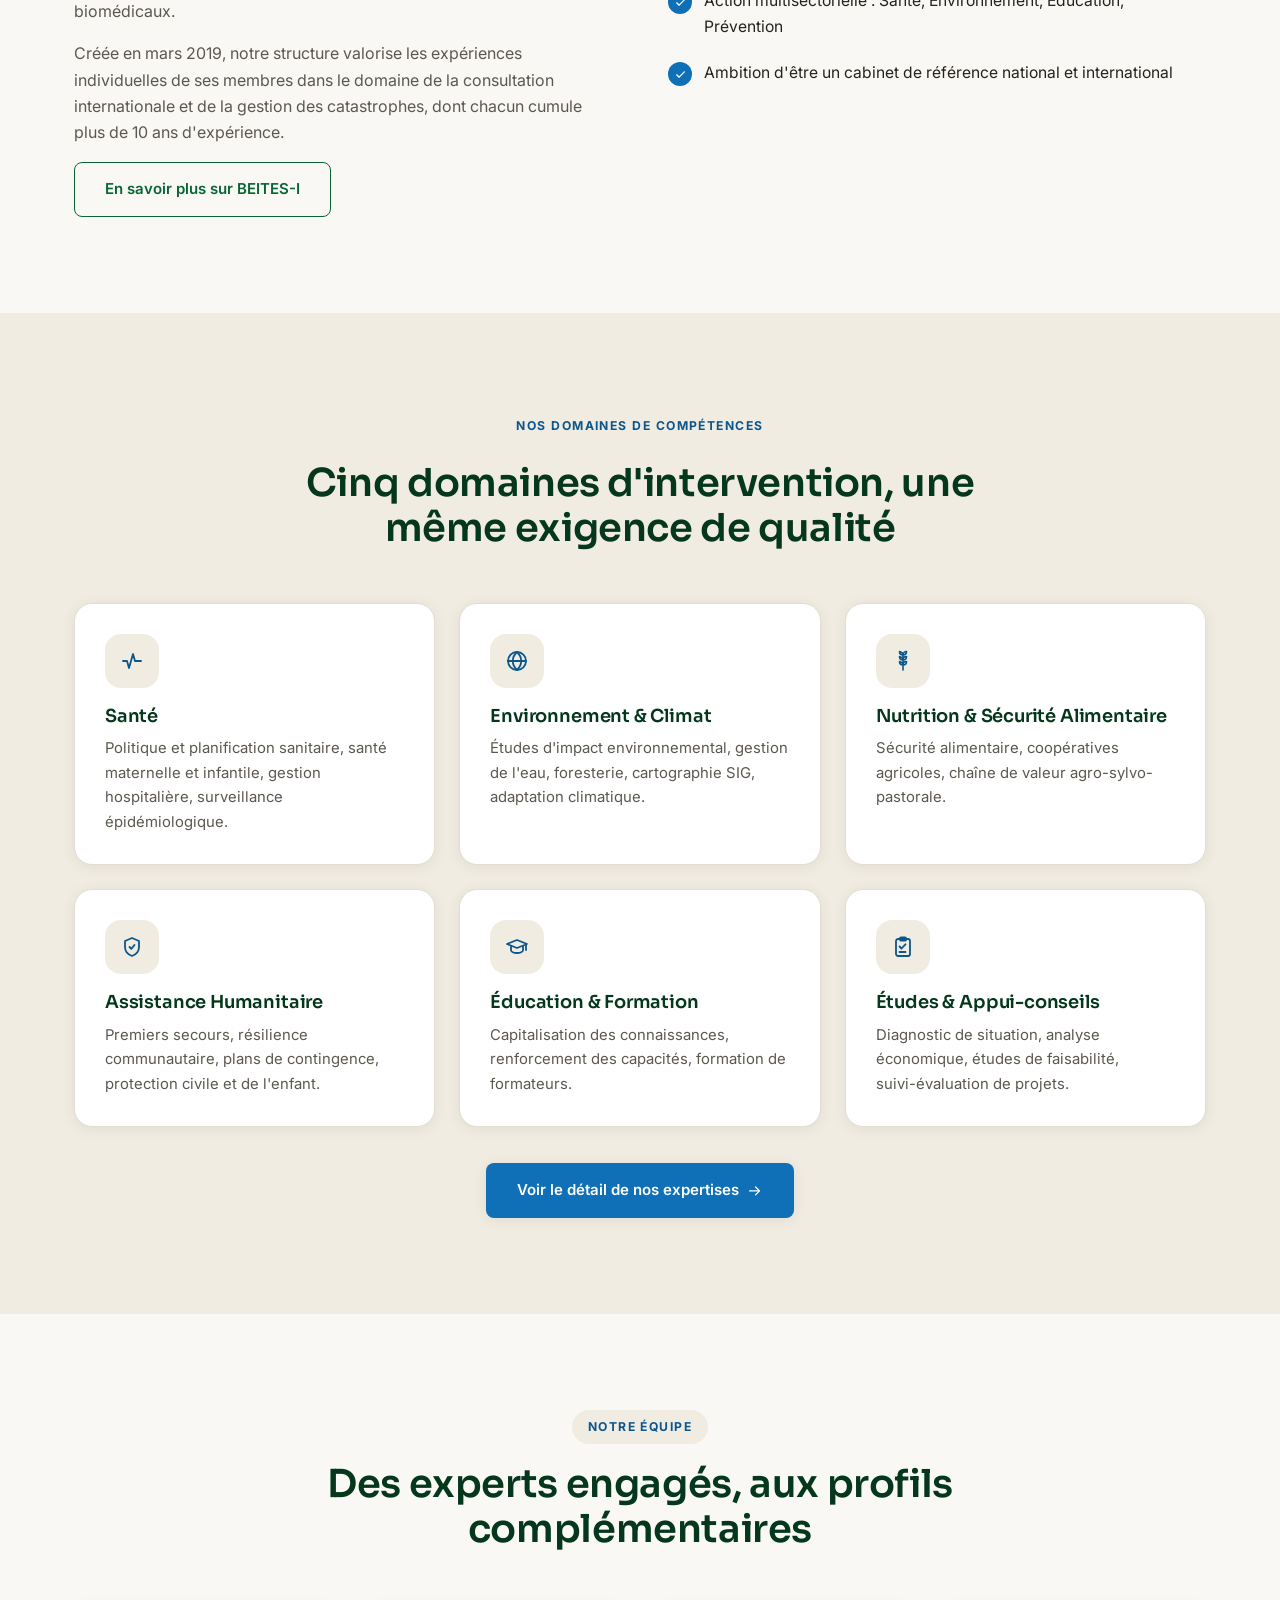
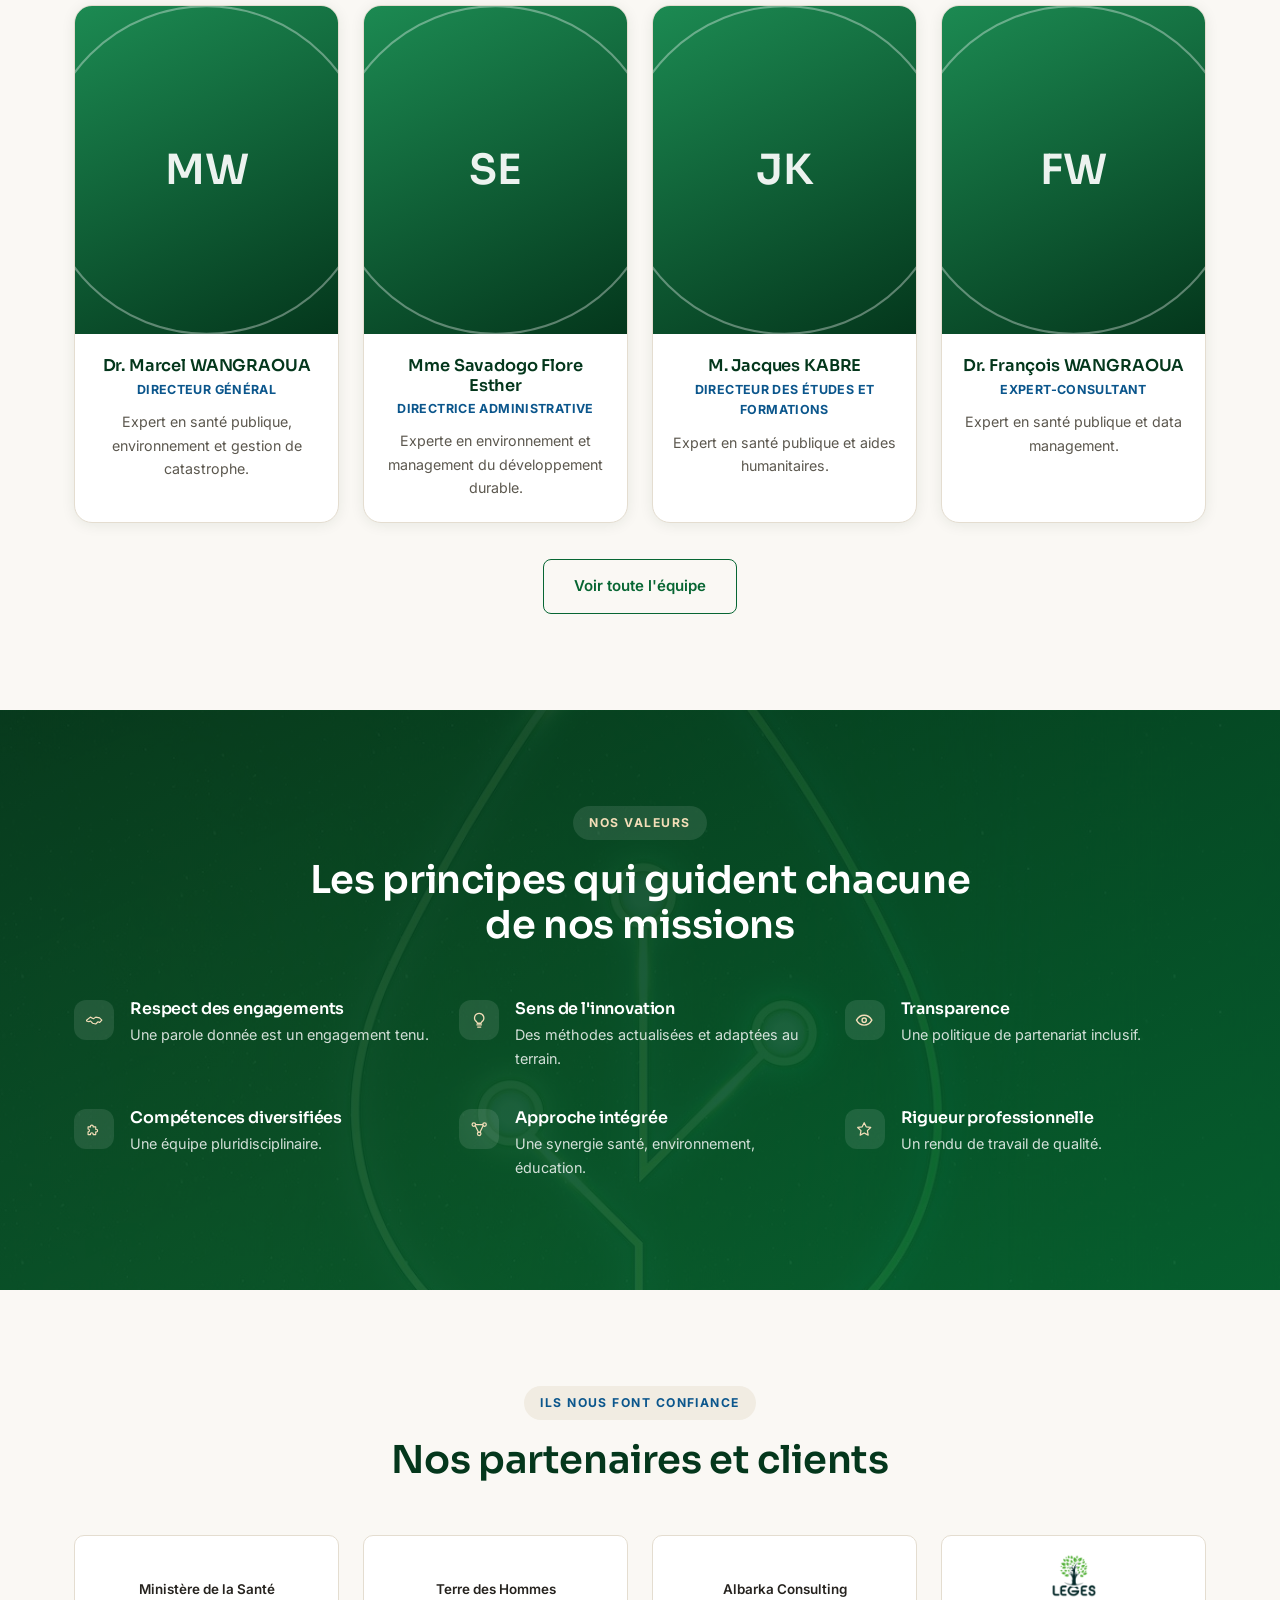
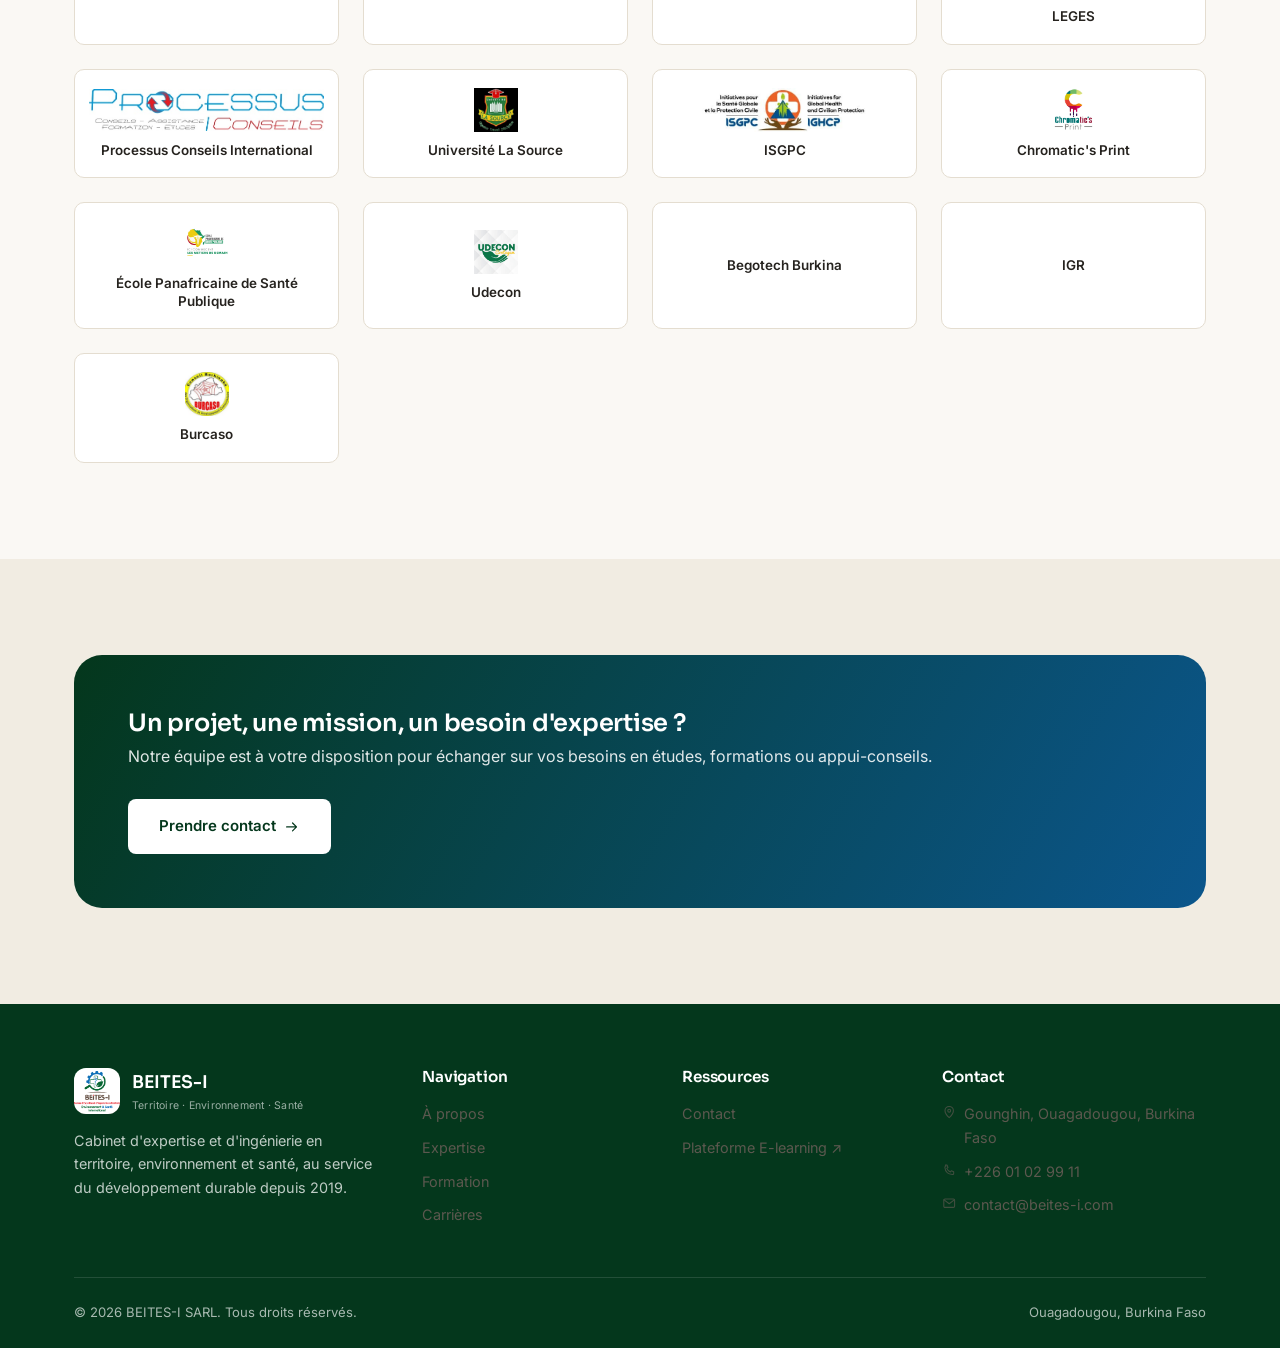
==== commit 164560d8: "Utilise toutes les images fournies, police Sora, design dynamique - Les 12 photos d'illustration son" ====
--- a/index.html
+++ b/index.html
@@ -8,7 +8,7 @@
 <link rel="icon" href="favicon.svg" type="image/svg+xml">
 <link rel="preconnect" href="https://fonts.googleapis.com">
 <link rel="preconnect" href="https://fonts.gstatic.com" crossorigin>
-<link href="https://fonts.googleapis.com/css2?family=Fraunces:opsz,wght@9..144,500;9..144,600;9..144,700&family=Inter:wght@400;500;600;700&display=swap" rel="stylesheet">
+<link href="https://fonts.googleapis.com/css2?family=Sora:wght@500;600;700;800&family=Inter:wght@400;500;600;700&display=swap" rel="stylesheet">
 <link rel="stylesheet" href="css/style.css">
 </head>
 <body>
@@ -78,12 +78,15 @@
     </div>
     <div class="hero-card">
       <div class="hero-stat-grid">
-        <div class="hero-stat"><div class="icon-circle sm"><svg class="icon"><use href="icons.svg#icon-star"></use></svg></div><div><b>2019</b><span>Année de création</span></div></div>
-        <div class="hero-stat"><div class="icon-circle sm"><svg class="icon"><use href="icons.svg#icon-target"></use></svg></div><div><b>5</b><span>Domaines de compétences</span></div></div>
-        <div class="hero-stat"><div class="icon-circle sm"><svg class="icon"><use href="icons.svg#icon-clock"></use></svg></div><div><b>10+</b><span>Ans d'expérience par expert</span></div></div>
-        <div class="hero-stat"><div class="icon-circle sm"><svg class="icon"><use href="icons.svg#icon-users"></use></svg></div><div><b>9</b><span>Experts &amp; consultants</span></div></div>
-      </div>
-    </div>
+        <div class="hero-stat"><div class="icon-circle sm"><svg class="icon"><use href="icons.svg#icon-star"></use></svg></div><div><b data-count-to="2019">0</b><span>Année de création</span></div></div>
+        <div class="hero-stat"><div class="icon-circle sm"><svg class="icon"><use href="icons.svg#icon-target"></use></svg></div><div><b data-count-to="5">0</b><span>Domaines de compétences</span></div></div>
+        <div class="hero-stat"><div class="icon-circle sm"><svg class="icon"><use href="icons.svg#icon-clock"></use></svg></div><div><b data-count-to="10" data-count-suffix="+">0</b><span>Ans d'expérience par expert</span></div></div>
+        <div class="hero-stat"><div class="icon-circle sm"><svg class="icon"><use href="icons.svg#icon-users"></use></svg></div><div><b data-count-to="9">0</b><span>Experts &amp; consultants</span></div></div>
+      </div>
+    </div>
+  </div>
+  <div class="hero-wave" aria-hidden="true">
+    <svg viewBox="0 0 1440 60" preserveAspectRatio="none"><path d="M0 30c240 30 480 30 720 15s480-30 720 0v15H0Z" fill="#faf8f4"/></svg>
   </div>
 </section>
 
@@ -91,7 +94,7 @@
   <div class="container">
     <div class="section-head">
       <span class="eyebrow">BEITES-I : trois piliers, une seule mission</span>
-      <h2>Territoire, Environnement, Santé</h2>
+      <h2 class="gradient-text">Territoire, Environnement, Santé</h2>
     </div>
     <div class="pillars">
       <div class="pillar pillar--territoire">
@@ -183,7 +186,7 @@
   </div>
 </section>
 
-<section class="section--forest section">
+<section class="section--forest section--photo section" style="--section-photo:url('../images/design/valeurs-bg.jpg')">
   <div class="container">
     <div class="section-head">
       <span class="eyebrow" style="background:rgba(255,255,255,0.1); color:#f3ddb8;">Nos valeurs</span>
@@ -207,19 +210,19 @@
       <h2>Nos partenaires et clients</h2>
     </div>
     <div class="grid grid-4">
-      <div class="partner-logo"><img src="images/partners/ministere-sante.png" alt="Ministère de la Santé" data-fallback><span class="partner-fallback">Ministère de la Santé</span></div>
-      <div class="partner-logo"><img src="images/partners/terre-des-hommes.png" alt="Terre des Hommes" data-fallback><span class="partner-fallback">Terre des Hommes</span></div>
-      <div class="partner-logo"><img src="images/partners/albarka-consulting.png" alt="Albarka Consulting" data-fallback><span class="partner-fallback">Albarka Consulting</span></div>
-      <div class="partner-logo"><img src="images/partners/LEGES.png" alt="LEGES" data-fallback><span class="partner-fallback">LEGES</span></div>
-      <div class="partner-logo"><img src="images/partners/processus.jpg" alt="Processus Conseils International" data-fallback><span class="partner-fallback">Processus Conseils International</span></div>
-      <div class="partner-logo"><img src="images/partners/la-source.jpeg" alt="Université La Source" data-fallback><span class="partner-fallback">Université La Source</span></div>
-      <div class="partner-logo"><img src="images/partners/ISGPC.jpeg" alt="ISGPC" data-fallback><span class="partner-fallback">ISGPC</span></div>
-      <div class="partner-logo"><img src="images/partners/CHROMATICS.jpeg" alt="Chromatic's Print" data-fallback><span class="partner-fallback">Chromatic's Print</span></div>
-      <div class="partner-logo"><img src="images/partners/ecole-panafricaine.jpg" alt="École Panafricaine de Santé Publique" data-fallback><span class="partner-fallback">École Panafricaine de Santé Publique</span></div>
-      <div class="partner-logo"><img src="images/partners/udecom.jpg" alt="Udecon" data-fallback><span class="partner-fallback">Udecon</span></div>
-      <div class="partner-logo"><img src="images/partners/begotech.png" alt="Begotech Burkina" data-fallback><span class="partner-fallback">Begotech Burkina</span></div>
-      <div class="partner-logo"><img src="images/partners/igr.png" alt="IGR" data-fallback><span class="partner-fallback">IGR</span></div>
-      <div class="partner-logo"><img src="images/partners/Burcaso.jpg" alt="Burcaso" data-fallback><span class="partner-fallback">Burcaso</span></div>
+      <div class="partner-logo"><div class="partner-logo-img"><img src="images/partners/ministere-sante.png" alt="Ministère de la Santé" data-fallback="collapse"></div><span class="partner-name">Ministère de la Santé</span></div>
+      <div class="partner-logo"><div class="partner-logo-img"><img src="images/partners/terre-des-hommes.png" alt="Terre des Hommes" data-fallback="collapse"></div><span class="partner-name">Terre des Hommes</span></div>
+      <div class="partner-logo"><div class="partner-logo-img"><img src="images/partners/albarka-consulting.png" alt="Albarka Consulting" data-fallback="collapse"></div><span class="partner-name">Albarka Consulting</span></div>
+      <div class="partner-logo"><div class="partner-logo-img"><img src="images/partners/LEGES.png" alt="LEGES" data-fallback="collapse"></div><span class="partner-name">LEGES</span></div>
+      <div class="partner-logo"><div class="partner-logo-img"><img src="images/partners/processus.jpg" alt="Processus Conseils International" data-fallback="collapse"></div><span class="partner-name">Processus Conseils International</span></div>
+      <div class="partner-logo"><div class="partner-logo-img"><img src="images/partners/la-source.jpeg" alt="Université La Source" data-fallback="collapse"></div><span class="partner-name">Université La Source</span></div>
+      <div class="partner-logo"><div class="partner-logo-img"><img src="images/partners/ISGPC.jpeg" alt="ISGPC" data-fallback="collapse"></div><span class="partner-name">ISGPC</span></div>
+      <div class="partner-logo"><div class="partner-logo-img"><img src="images/partners/CHROMATICS.jpeg" alt="Chromatic's Print" data-fallback="collapse"></div><span class="partner-name">Chromatic's Print</span></div>
+      <div class="partner-logo"><div class="partner-logo-img"><img src="images/partners/ecole-panafricaine.jpg" alt="École Panafricaine de Santé Publique" data-fallback="collapse"></div><span class="partner-name">École Panafricaine de Santé Publique</span></div>
+      <div class="partner-logo"><div class="partner-logo-img"><img src="images/partners/udecom.jpg" alt="Udecon" data-fallback="collapse"></div><span class="partner-name">Udecon</span></div>
+      <div class="partner-logo"><div class="partner-logo-img"><img src="images/partners/begotech.png" alt="Begotech Burkina" data-fallback="collapse"></div><span class="partner-name">Begotech Burkina</span></div>
+      <div class="partner-logo"><div class="partner-logo-img"><img src="images/partners/igr.png" alt="IGR" data-fallback="collapse"></div><span class="partner-name">IGR</span></div>
+      <div class="partner-logo"><div class="partner-logo-img"><img src="images/partners/Burcaso.jpg" alt="Burcaso" data-fallback="collapse"></div><span class="partner-name">Burcaso</span></div>
     </div>
   </div>
 </section>
--- a/css/style.css
+++ b/css/style.css
@@ -28,7 +28,7 @@
   --color-sante: #c62a2a;
   --color-sante-bg: #fbeaea;
 
-  --font-display: 'Fraunces', 'Georgia', serif;
+  --font-display: 'Sora', 'Segoe UI', sans-serif;
   --font-body: 'Inter', 'Segoe UI', sans-serif;
 
   --radius-sm: 10px;
@@ -101,9 +101,10 @@
 .section { padding: 96px 0; }
 .section--tight { padding: 60px 0; }
 .section--alt { background: var(--color-sand-deep); }
-.section--forest { background: linear-gradient(155deg, var(--color-forest-deep), var(--color-forest)); color: rgba(255,255,255,0.92); }
+.section--forest { background: linear-gradient(155deg, var(--color-forest-deep), var(--color-forest)); color: rgba(255,255,255,0.92); position: relative; overflow: hidden; }
+.section--forest.section--photo { background-image: linear-gradient(155deg, rgba(4,55,28,0.93), rgba(7,102,51,0.9)), var(--section-photo); background-size: cover; background-position: center; }
 .section--forest h2, .section--forest h3 { color: #fff; }
-.section--forest p { color: rgba(255,255,255,0.75); }
+.section--forest p { color: rgba(255,255,255,0.82); }
 
 .section-head { max-width: 680px; margin: 0 auto 52px; text-align: center; }
 .section-head h2 { font-size: clamp(1.7rem, 3.2vw, 2.4rem); }
@@ -119,7 +120,16 @@
   white-space: nowrap;
 }
 .btn .icon { width: 1.05em; height: 1.05em; }
-.btn-primary { background: var(--color-blue); color: #fff; box-shadow: var(--shadow-sm); }
+.btn-primary { position: relative; overflow: hidden; background: var(--color-blue); color: #fff; box-shadow: var(--shadow-sm); }
+.btn-primary::after {
+  content: ''; position: absolute; top: 0; left: -60%; width: 40%; height: 100%;
+  background: linear-gradient(120deg, transparent, rgba(255,255,255,0.35), transparent);
+  transform: skewX(-20deg);
+}
+@media (prefers-reduced-motion: no-preference) {
+  .btn-primary::after { animation: shine 3.2s ease-in-out infinite; }
+  @keyframes shine { 0%, 60%, 100% { left: -60%; } 80% { left: 130%; } }
+}
 .btn-primary:hover { background: var(--color-blue-dark); transform: translateY(-2px); box-shadow: var(--shadow-md); }
 .btn-ghost { background: transparent; color: #fff; border-color: rgba(255,255,255,0.4); }
 .btn-ghost:hover { background: rgba(255,255,255,0.12); border-color: rgba(255,255,255,0.7); transform: translateY(-2px); }
@@ -130,7 +140,7 @@
 .btn-sm { padding: 9px 18px; font-size: 0.84rem; border-radius: 7px; }
 
 /* ---------- Top utility bar ---------- */
-.topbar { background: var(--color-forest-deep); color: rgba(255,255,255,0.78); font-size: 0.82rem; }
+.topbar { background: var(--color-forest-deep); color: rgba(255,255,255,0.88); font-size: 0.82rem; }
 .topbar .container { display: flex; justify-content: space-between; align-items: center; padding-top: 8px; padding-bottom: 8px; gap: 16px; flex-wrap: wrap; }
 .topbar-links { display: flex; gap: 20px; flex-wrap: wrap; }
 .topbar-links a, .topbar-item { display: inline-flex; align-items: center; gap: 6px; }
@@ -252,6 +262,8 @@
   color: #fff;
   overflow: hidden;
 }
+.hero-wave { position: absolute; left: 0; right: 0; bottom: -1px; line-height: 0; z-index: 2; }
+.hero-wave svg { width: 100%; height: 60px; display: block; }
 .hero-decor { position: absolute; inset: 0; z-index: 0; pointer-events: none; opacity: 0.6; color: #fff; }
 .hero-decor svg { position: absolute; }
 .hero-decor .contour { top: 0; left: 0; width: 100%; height: 46%; opacity: 0.16; }
@@ -287,6 +299,10 @@
   background: linear-gradient(150deg, var(--color-forest-deep), var(--color-forest)); color: #fff; padding: 60px 0 52px;
   position: relative; overflow: hidden;
 }
+.page-header--photo {
+  background-image: linear-gradient(150deg, rgba(4,55,28,0.86) 0%, rgba(7,102,51,0.82) 100%), var(--page-photo);
+  background-size: cover; background-position: center;
+}
 .page-header::after {
   content: ''; position: absolute; inset: auto -5% -30% -5%; height: 140px; pointer-events: none;
   background-image: url("data:image/svg+xml,%3Csvg xmlns='http://www.w3.org/2000/svg' viewBox='0 0 400 60'%3E%3Cpath d='M0 45c40-20 80-20 120 0s80 20 120 0 80-20 120 0 80 20 40 6' fill='none' stroke='white' stroke-width='1'/%3E%3Cpath d='M0 25c40-15 80-15 120 0s80 15 120 0 80-15 120 0 80 15 40 4' fill='none' stroke='white' stroke-width='0.8'/%3E%3C/svg%3E");
@@ -294,7 +310,7 @@
 }
 .page-header h1 { color: #fff; font-size: clamp(1.8rem, 3.4vw, 2.6rem); font-weight: 600; }
 .page-header p { color: rgba(255,255,255,0.8); max-width: 640px; font-size: 1.02rem; }
-.breadcrumb { display: flex; align-items: center; gap: 6px; font-size: 0.84rem; color: rgba(255,255,255,0.6); margin-bottom: 14px; font-family: var(--font-body); }
+.breadcrumb { display: flex; align-items: center; gap: 6px; font-size: 0.84rem; color: rgba(255,255,255,0.78); margin-bottom: 14px; font-family: var(--font-body); }
 .breadcrumb .icon { width: 0.85em; height: 0.85em; }
 .breadcrumb a:hover { color: #fff; }
 
@@ -304,7 +320,7 @@
 .grid-2 { grid-template-columns: repeat(2, 1fr); }
 .grid-4 { grid-template-columns: repeat(4, 1fr); }
 @media (max-width: 980px) { .grid-3, .grid-4 { grid-template-columns: repeat(2, 1fr); } }
-@media (max-width: 620px) { .grid-2, .grid-3, .grid-4 { grid-template-columns: 1fr; } }
+@media (max-width: 620px) { .grid-2, .grid-3, .grid-4 { grid-template-columns: 1fr; } .grid-4:has(.partner-logo) { grid-template-columns: repeat(2, 1fr); gap: 14px; } }
 
 .card {
   background: var(--color-white); border: 1px solid var(--color-border);
@@ -340,7 +356,8 @@
   background: linear-gradient(155deg, var(--color-forest-soft), var(--color-forest-deep));
   display: flex; align-items: center; justify-content: center;
 }
-.team-photo img { position: absolute; inset: 0; width: 100%; height: 100%; object-fit: cover; z-index: 1; }
+.team-photo img { position: absolute; inset: 0; width: 100%; height: 100%; object-fit: cover; z-index: 1; transition: transform 0.5s ease; }
+.team-card:hover .team-photo img { transform: scale(1.06); }
 .team-photo .initials {
   position: relative; z-index: 0;
   font-family: var(--font-display); font-weight: 600; font-size: 2.6rem; color: rgba(255,255,255,0.92);
@@ -372,15 +389,15 @@
 
 /* ---------- Partners (logo-ready with text fallback) ---------- */
 .partner-logo {
-  position: relative; border: 1px solid var(--color-border); background: var(--color-white);
-  border-radius: var(--radius-sm); padding: 20px 14px; text-align: center;
-  display: flex; align-items: center; justify-content: center; min-height: 88px;
+  border: 1px solid var(--color-border); background: var(--color-white);
+  border-radius: var(--radius-sm); padding: 18px 14px; text-align: center;
+  display: flex; flex-direction: column; align-items: center; justify-content: center; gap: 10px; min-height: 108px;
   transition: 0.2s ease;
 }
 .partner-logo:hover { border-color: var(--color-blue); box-shadow: var(--shadow-sm); }
-.partner-logo img { max-height: 44px; max-width: 80%; width: auto; height: auto; object-fit: contain; filter: grayscale(35%); }
-.partner-fallback { display: none; font-family: var(--font-body); font-weight: 600; font-size: 0.85rem; color: var(--color-ink-soft); }
-.partner-fallback.is-visible { display: block; }
+.partner-logo-img { height: 44px; width: 100%; display: flex; align-items: center; justify-content: center; }
+.partner-logo-img img { max-height: 44px; max-width: 100%; width: auto; height: auto; object-fit: contain; }
+.partner-name { font-family: var(--font-body); font-weight: 600; font-size: 0.84rem; color: var(--color-ink); line-height: 1.3; }
 
 /* ---------- Accordion ---------- */
 .accordion-item { background: var(--color-white); border: 1px solid var(--color-border); border-radius: var(--radius-md); margin-bottom: 14px; overflow: hidden; }
@@ -454,7 +471,7 @@
 .map-frame iframe { width: 100%; height: 100%; border: 0; }
 
 /* ---------- Footer ---------- */
-.site-footer { background: var(--color-forest-deep); color: rgba(255,255,255,0.72); padding: 64px 0 24px; }
+.site-footer { background: var(--color-forest-deep); color: rgba(255,255,255,0.8); padding: 64px 0 24px; }
 .footer-grid { display: grid; grid-template-columns: 1.4fr 1fr 1fr 1.2fr; gap: 40px; padding-bottom: 40px; border-bottom: 1px solid rgba(255,255,255,0.12); }
 @media (max-width: 980px) { .footer-grid { grid-template-columns: 1fr 1fr; } }
 @media (max-width: 560px) { .footer-grid { grid-template-columns: 1fr; } }
@@ -463,9 +480,34 @@
 .site-footer li { margin-bottom: 10px; font-size: 0.9rem; display: flex; align-items: flex-start; gap: 8px; }
 .site-footer li .icon { width: 1em; height: 1em; opacity: 0.7; flex-shrink: 0; margin-top: 3px; }
 .site-footer a:hover { color: #fff; }
-.footer-brand p { color: rgba(255,255,255,0.6); font-size: 0.9rem; max-width: 320px; }
-.footer-bottom { display: flex; justify-content: space-between; align-items: center; flex-wrap: wrap; gap: 12px; padding-top: 24px; font-size: 0.82rem; color: rgba(255,255,255,0.5); }
+.footer-brand p { color: rgba(255,255,255,0.74); font-size: 0.9rem; max-width: 320px; }
+.footer-bottom { display: flex; justify-content: space-between; align-items: center; flex-wrap: wrap; gap: 12px; padding-top: 24px; font-size: 0.82rem; color: rgba(255,255,255,0.65); }
 
 /* ---------- Utilities ---------- */
 .text-center { text-align: center; }
 .mt-0 { margin-top: 0; }
+
+/* ---------- Animations dynamiques ---------- */
+@media (prefers-reduced-motion: no-preference) {
+  .reveal { opacity: 0; transform: translateY(22px); transition: opacity 0.7s ease, transform 0.7s ease; }
+  .reveal.is-visible { opacity: 1; transform: translateY(0); }
+
+  .hero-decor .blob { animation: floatSlow 9s ease-in-out infinite; }
+  .hero-decor .leaf { animation: floatSlow 7s ease-in-out infinite 0.4s; }
+  @keyframes floatSlow { 0%, 100% { transform: translateY(0) rotate(0deg); } 50% { transform: translateY(-14px) rotate(2deg); } }
+
+  .hero-eyebrow .icon { animation: spinSlow 14s linear infinite; }
+  @keyframes spinSlow { from { transform: rotate(0deg); } to { transform: rotate(360deg); } }
+
+  .site-header { transition: box-shadow 0.25s ease; }
+  .site-header.is-scrolled { box-shadow: 0 6px 24px rgba(4,55,28,0.1); }
+
+  .gradient-text {
+    background: linear-gradient(90deg, var(--color-territoire), var(--color-environnement), var(--color-sante), var(--color-territoire));
+    background-size: 300% 100%;
+    -webkit-background-clip: text; background-clip: text; color: transparent;
+    animation: gradientShift 8s ease infinite;
+  }
+  @keyframes gradientShift { 0% { background-position: 0% 50%; } 50% { background-position: 100% 50%; } 100% { background-position: 0% 50%; } }
+}
+.gradient-text { background: linear-gradient(90deg, var(--color-territoire), var(--color-environnement), var(--color-sante)); -webkit-background-clip: text; background-clip: text; color: transparent; }
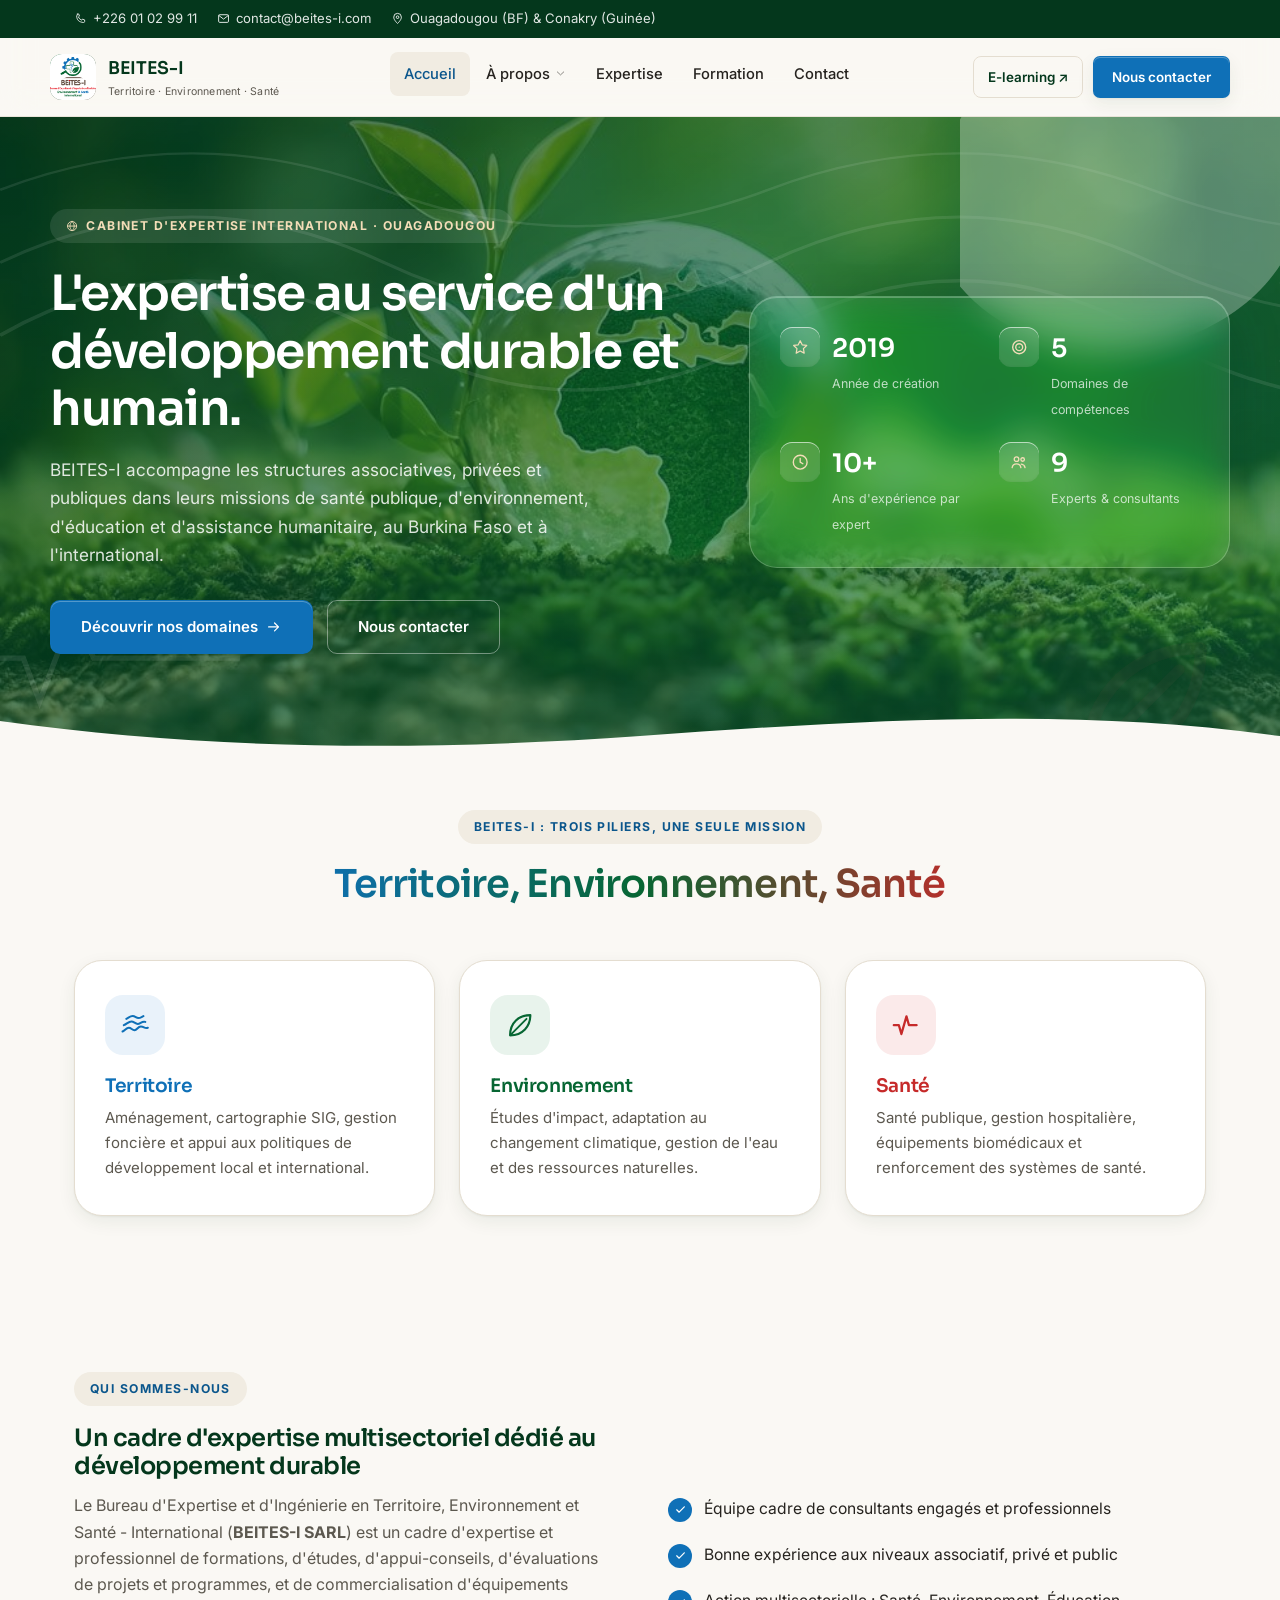
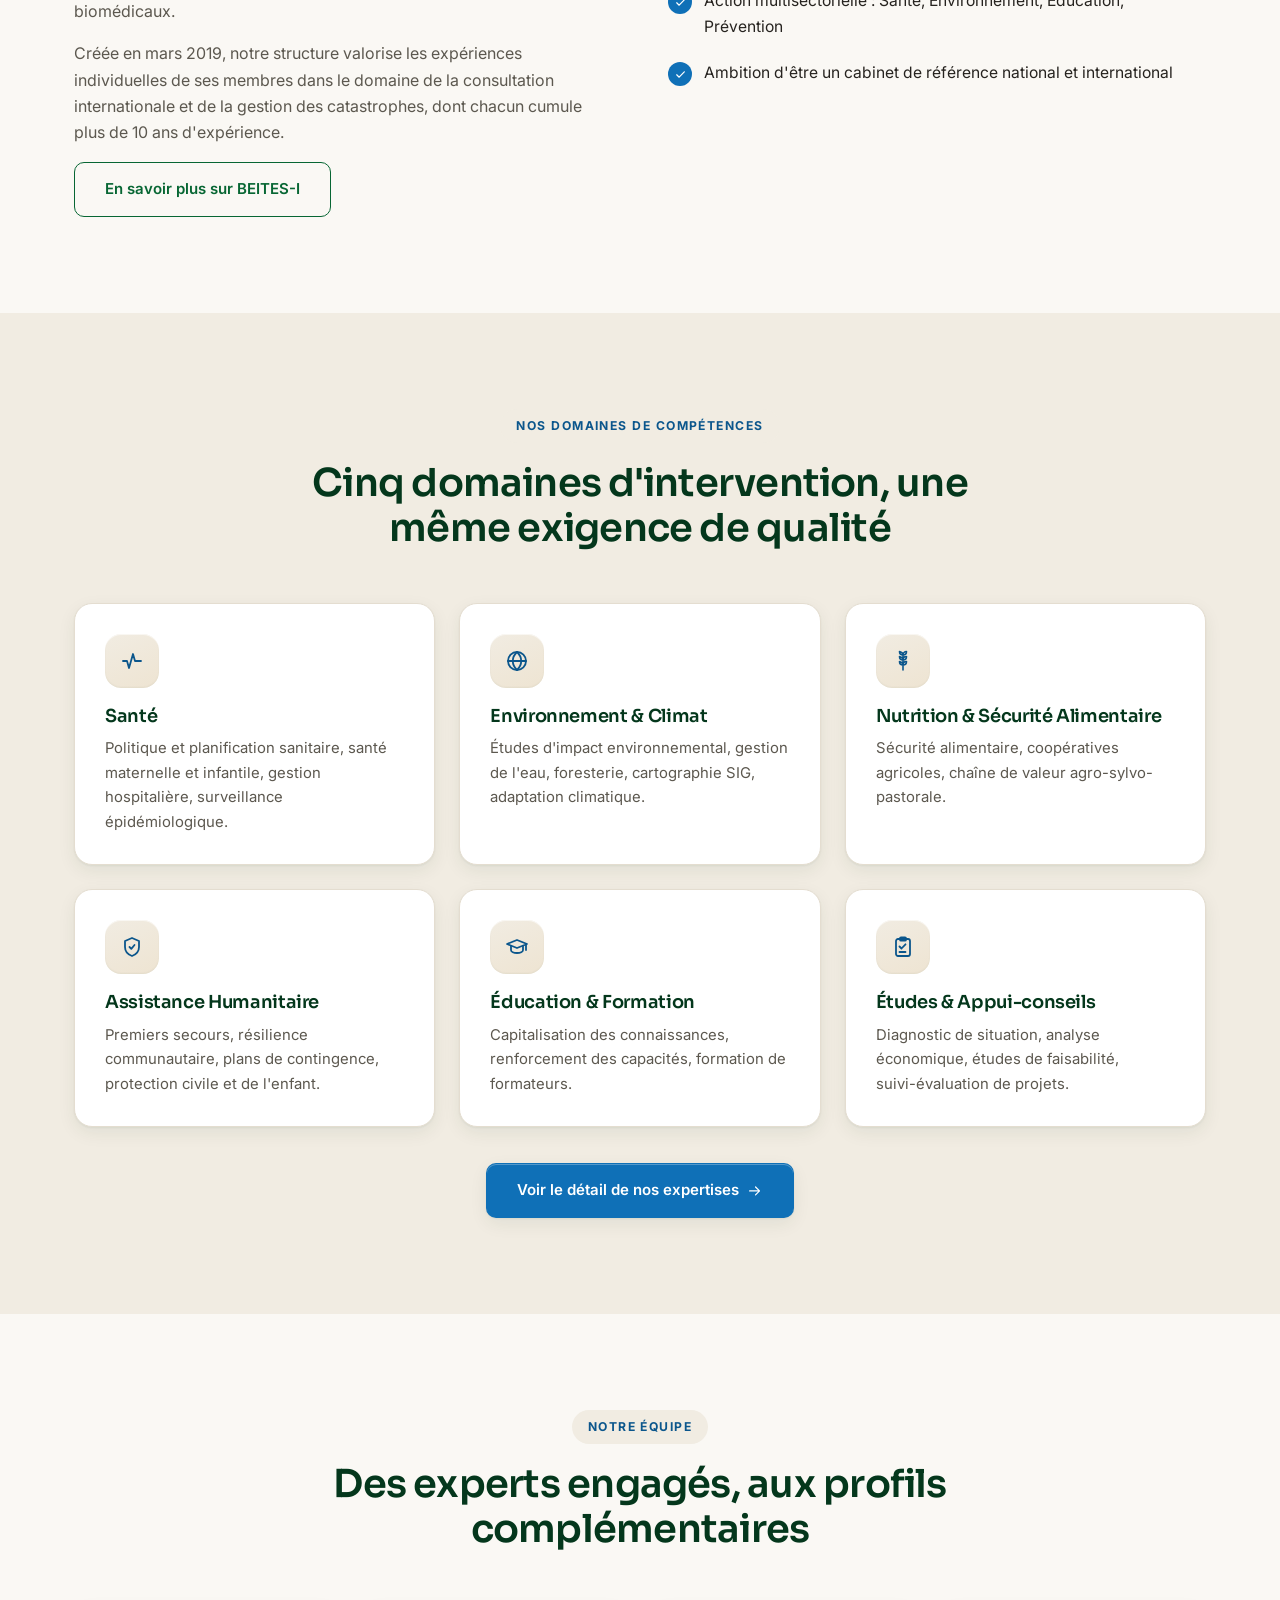
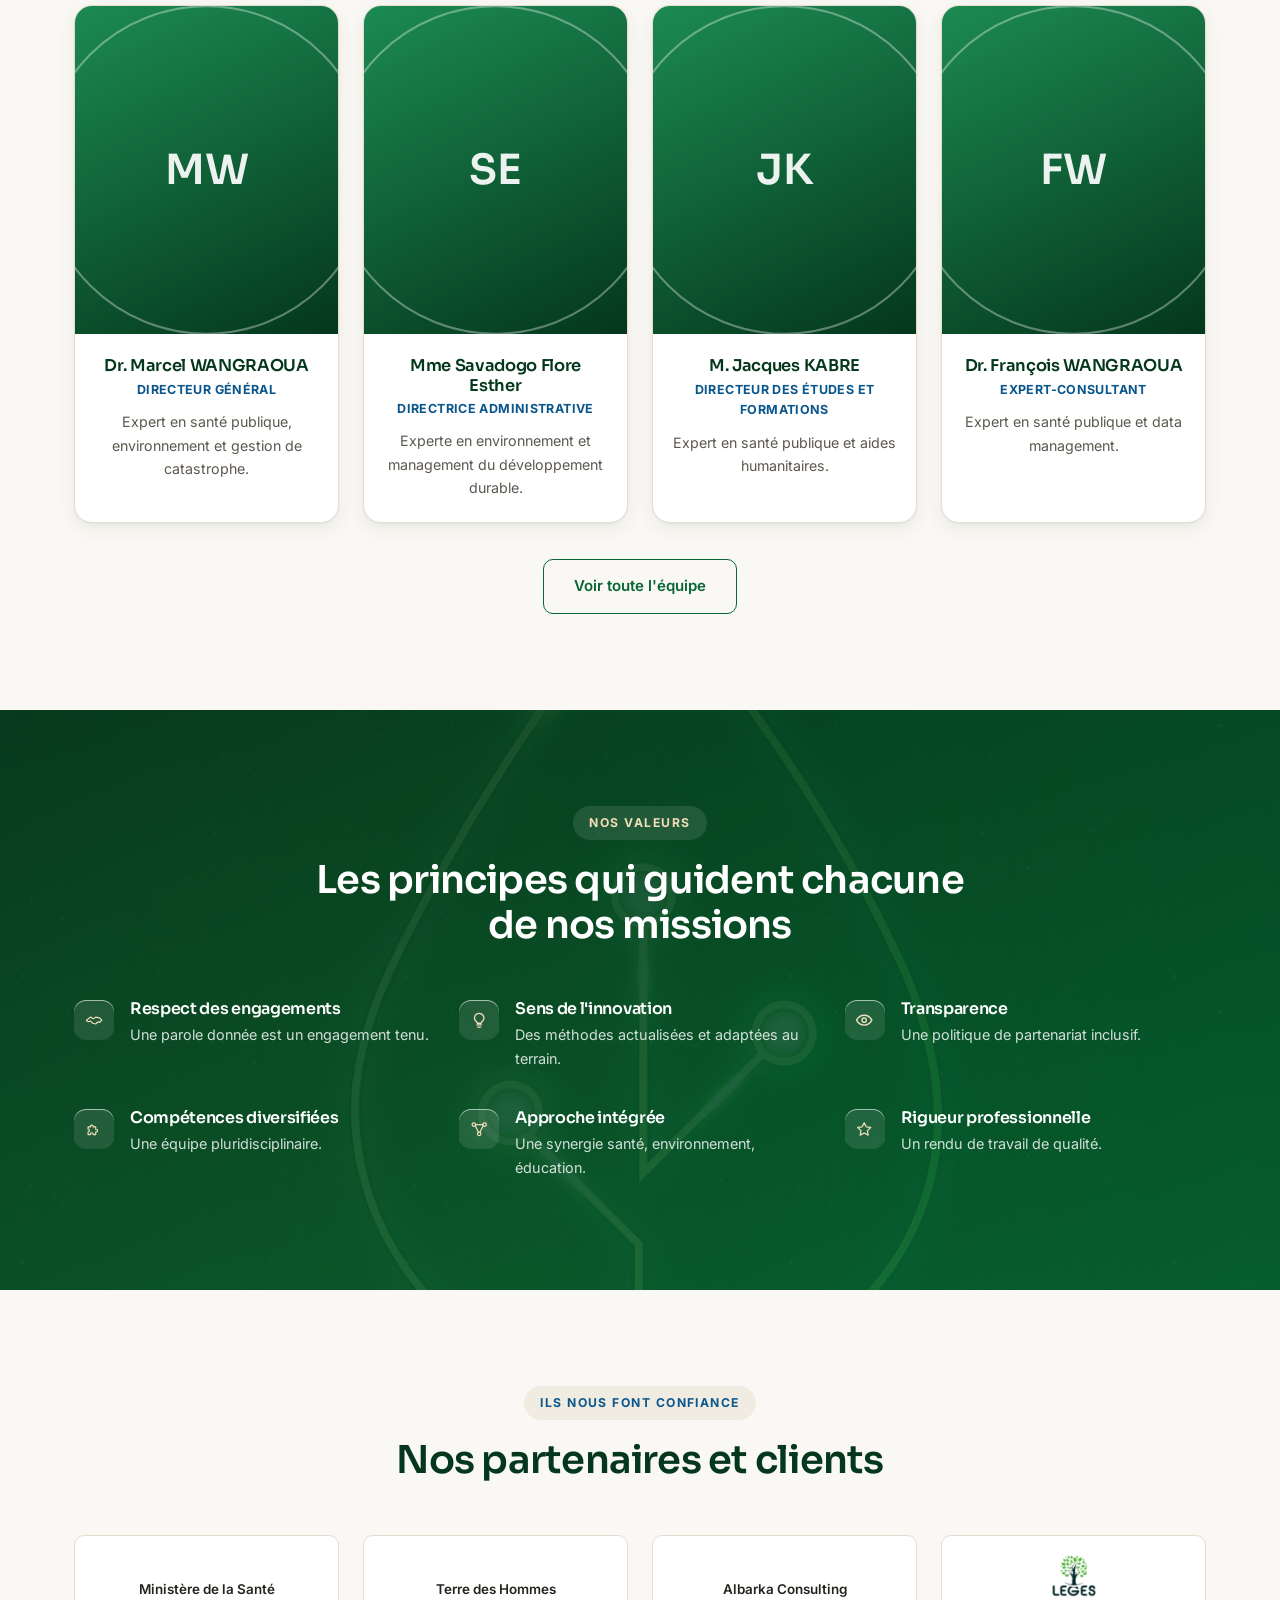
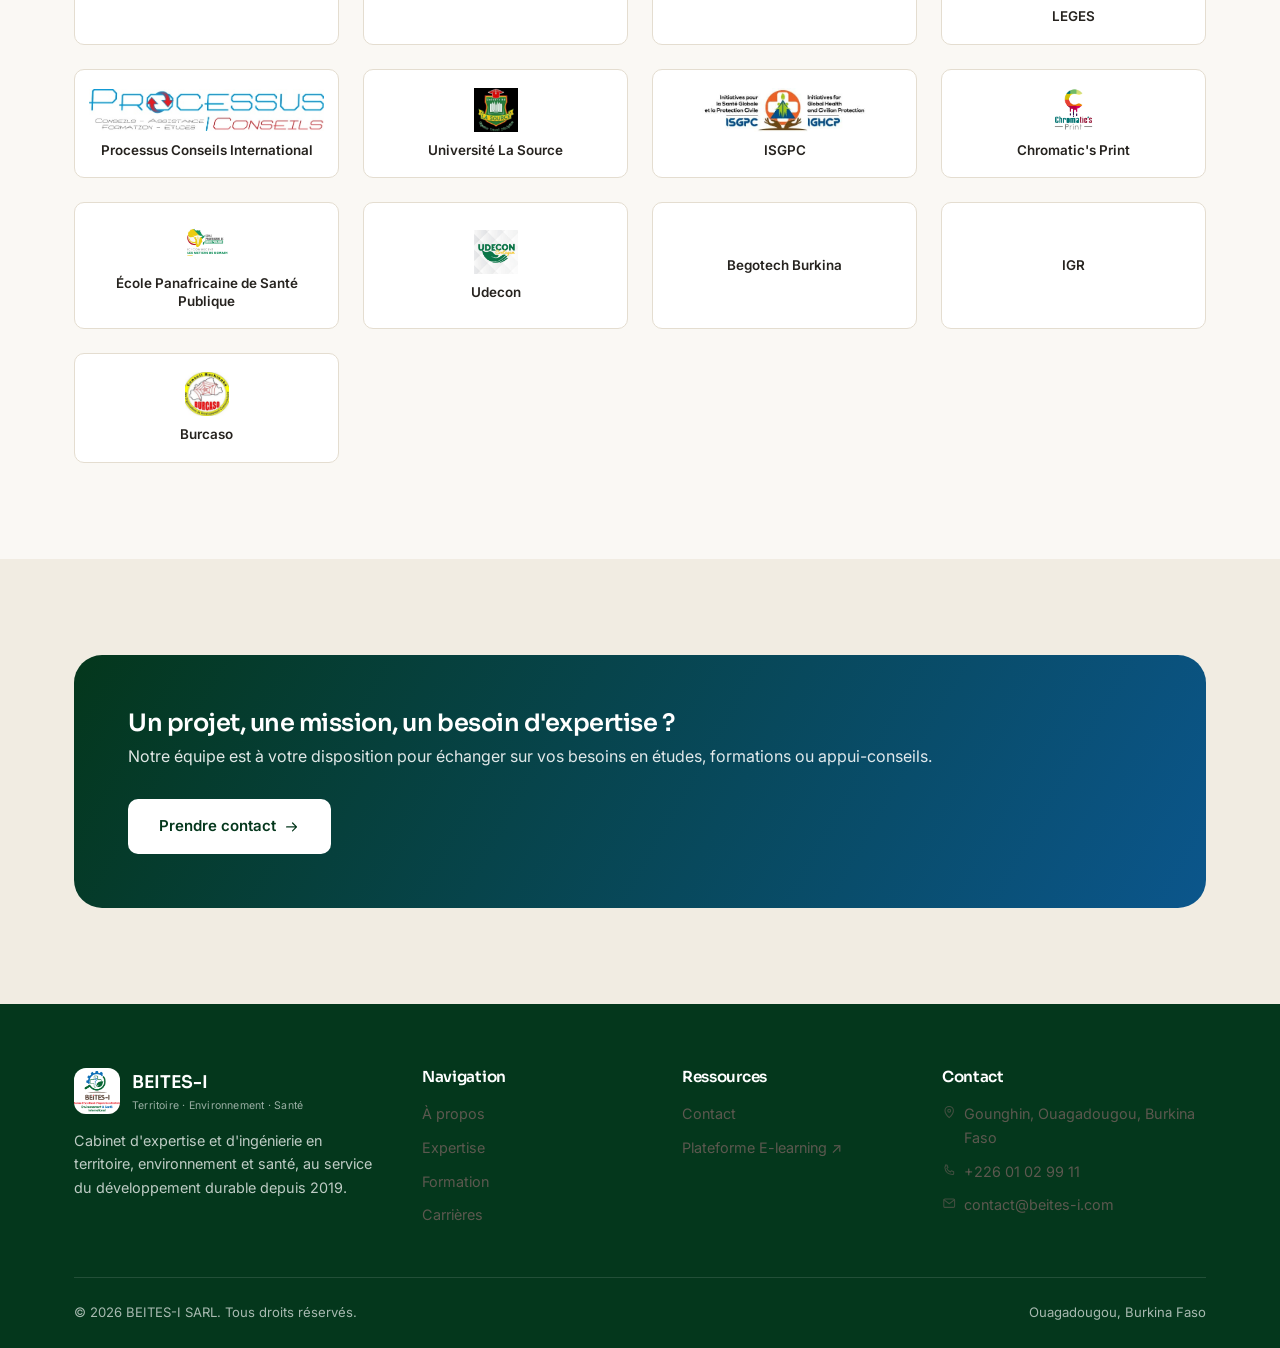
==== commit 0fe41293: "Optimisation performance + responsive + design macOS raffiné Performance : - Supprime les images dup" ====
--- a/index.html
+++ b/index.html
@@ -164,19 +164,19 @@
     </div>
     <div class="grid grid-4">
       <div class="card team-card">
-        <div class="team-photo"><img src="images/team/marcel-wangraoua.jpg" alt="Dr. Marcel WANGRAOUA" data-fallback><span class="initials">MW</span></div>
+        <div class="team-photo"><img src="images/team/marcel-wangraoua.jpg" alt="Dr. Marcel WANGRAOUA" data-fallback loading="lazy" decoding="async"><span class="initials">MW</span></div>
         <div class="team-info"><h3>Dr. Marcel WANGRAOUA</h3><div class="team-role">Directeur Général</div><p>Expert en santé publique, environnement et gestion de catastrophe.</p></div>
       </div>
       <div class="card team-card">
-        <div class="team-photo"><img src="images/team/flore-esther-savadogo.jpg" alt="Mme Savadogo Flore Esther" data-fallback><span class="initials">SE</span></div>
+        <div class="team-photo"><img src="images/team/flore-esther-savadogo.jpg" alt="Mme Savadogo Flore Esther" data-fallback loading="lazy" decoding="async"><span class="initials">SE</span></div>
         <div class="team-info"><h3>Mme Savadogo Flore Esther</h3><div class="team-role">Directrice administrative</div><p>Experte en environnement et management du développement durable.</p></div>
       </div>
       <div class="card team-card">
-        <div class="team-photo"><img src="images/team/jacques-kabre.jpg" alt="M. Jacques KABRE" data-fallback><span class="initials">JK</span></div>
+        <div class="team-photo"><img src="images/team/jacques-kabre.jpg" alt="M. Jacques KABRE" data-fallback loading="lazy" decoding="async"><span class="initials">JK</span></div>
         <div class="team-info"><h3>M. Jacques KABRE</h3><div class="team-role">Directeur des études et formations</div><p>Expert en santé publique et aides humanitaires.</p></div>
       </div>
       <div class="card team-card">
-        <div class="team-photo"><img src="images/team/francois-wangraoua.jpg" alt="Dr. François WANGRAOUA" data-fallback><span class="initials">FW</span></div>
+        <div class="team-photo"><img src="images/team/francois-wangraoua.jpg" alt="Dr. François WANGRAOUA" data-fallback loading="lazy" decoding="async"><span class="initials">FW</span></div>
         <div class="team-info"><h3>Dr. François WANGRAOUA</h3><div class="team-role">Expert-consultant</div><p>Expert en santé publique et data management.</p></div>
       </div>
     </div>
@@ -210,19 +210,19 @@
       <h2>Nos partenaires et clients</h2>
     </div>
     <div class="grid grid-4">
-      <div class="partner-logo"><div class="partner-logo-img"><img src="images/partners/ministere-sante.png" alt="Ministère de la Santé" data-fallback="collapse"></div><span class="partner-name">Ministère de la Santé</span></div>
-      <div class="partner-logo"><div class="partner-logo-img"><img src="images/partners/terre-des-hommes.png" alt="Terre des Hommes" data-fallback="collapse"></div><span class="partner-name">Terre des Hommes</span></div>
-      <div class="partner-logo"><div class="partner-logo-img"><img src="images/partners/albarka-consulting.png" alt="Albarka Consulting" data-fallback="collapse"></div><span class="partner-name">Albarka Consulting</span></div>
-      <div class="partner-logo"><div class="partner-logo-img"><img src="images/partners/LEGES.png" alt="LEGES" data-fallback="collapse"></div><span class="partner-name">LEGES</span></div>
-      <div class="partner-logo"><div class="partner-logo-img"><img src="images/partners/processus.jpg" alt="Processus Conseils International" data-fallback="collapse"></div><span class="partner-name">Processus Conseils International</span></div>
-      <div class="partner-logo"><div class="partner-logo-img"><img src="images/partners/la-source.jpeg" alt="Université La Source" data-fallback="collapse"></div><span class="partner-name">Université La Source</span></div>
-      <div class="partner-logo"><div class="partner-logo-img"><img src="images/partners/ISGPC.jpeg" alt="ISGPC" data-fallback="collapse"></div><span class="partner-name">ISGPC</span></div>
-      <div class="partner-logo"><div class="partner-logo-img"><img src="images/partners/CHROMATICS.jpeg" alt="Chromatic's Print" data-fallback="collapse"></div><span class="partner-name">Chromatic's Print</span></div>
-      <div class="partner-logo"><div class="partner-logo-img"><img src="images/partners/ecole-panafricaine.jpg" alt="École Panafricaine de Santé Publique" data-fallback="collapse"></div><span class="partner-name">École Panafricaine de Santé Publique</span></div>
-      <div class="partner-logo"><div class="partner-logo-img"><img src="images/partners/udecom.jpg" alt="Udecon" data-fallback="collapse"></div><span class="partner-name">Udecon</span></div>
-      <div class="partner-logo"><div class="partner-logo-img"><img src="images/partners/begotech.png" alt="Begotech Burkina" data-fallback="collapse"></div><span class="partner-name">Begotech Burkina</span></div>
-      <div class="partner-logo"><div class="partner-logo-img"><img src="images/partners/igr.png" alt="IGR" data-fallback="collapse"></div><span class="partner-name">IGR</span></div>
-      <div class="partner-logo"><div class="partner-logo-img"><img src="images/partners/Burcaso.jpg" alt="Burcaso" data-fallback="collapse"></div><span class="partner-name">Burcaso</span></div>
+      <div class="partner-logo"><div class="partner-logo-img"><img src="images/partners/ministere-sante.png" alt="Ministère de la Santé" data-fallback="collapse" loading="lazy" decoding="async"></div><span class="partner-name">Ministère de la Santé</span></div>
+      <div class="partner-logo"><div class="partner-logo-img"><img src="images/partners/terre-des-hommes.png" alt="Terre des Hommes" data-fallback="collapse" loading="lazy" decoding="async"></div><span class="partner-name">Terre des Hommes</span></div>
+      <div class="partner-logo"><div class="partner-logo-img"><img src="images/partners/albarka-consulting.png" alt="Albarka Consulting" data-fallback="collapse" loading="lazy" decoding="async"></div><span class="partner-name">Albarka Consulting</span></div>
+      <div class="partner-logo"><div class="partner-logo-img"><img src="images/partners/LEGES.png" alt="LEGES" data-fallback="collapse" loading="lazy" decoding="async"></div><span class="partner-name">LEGES</span></div>
+      <div class="partner-logo"><div class="partner-logo-img"><img src="images/partners/processus.jpg" alt="Processus Conseils International" data-fallback="collapse" loading="lazy" decoding="async"></div><span class="partner-name">Processus Conseils International</span></div>
+      <div class="partner-logo"><div class="partner-logo-img"><img src="images/partners/la-source.jpeg" alt="Université La Source" data-fallback="collapse" loading="lazy" decoding="async"></div><span class="partner-name">Université La Source</span></div>
+      <div class="partner-logo"><div class="partner-logo-img"><img src="images/partners/ISGPC.jpeg" alt="ISGPC" data-fallback="collapse" loading="lazy" decoding="async"></div><span class="partner-name">ISGPC</span></div>
+      <div class="partner-logo"><div class="partner-logo-img"><img src="images/partners/CHROMATICS.jpeg" alt="Chromatic's Print" data-fallback="collapse" loading="lazy" decoding="async"></div><span class="partner-name">Chromatic's Print</span></div>
+      <div class="partner-logo"><div class="partner-logo-img"><img src="images/partners/ecole-panafricaine.jpg" alt="École Panafricaine de Santé Publique" data-fallback="collapse" loading="lazy" decoding="async"></div><span class="partner-name">École Panafricaine de Santé Publique</span></div>
+      <div class="partner-logo"><div class="partner-logo-img"><img src="images/partners/udecom.jpg" alt="Udecon" data-fallback="collapse" loading="lazy" decoding="async"></div><span class="partner-name">Udecon</span></div>
+      <div class="partner-logo"><div class="partner-logo-img"><img src="images/partners/begotech.png" alt="Begotech Burkina" data-fallback="collapse" loading="lazy" decoding="async"></div><span class="partner-name">Begotech Burkina</span></div>
+      <div class="partner-logo"><div class="partner-logo-img"><img src="images/partners/igr.png" alt="IGR" data-fallback="collapse" loading="lazy" decoding="async"></div><span class="partner-name">IGR</span></div>
+      <div class="partner-logo"><div class="partner-logo-img"><img src="images/partners/Burcaso.jpg" alt="Burcaso" data-fallback="collapse" loading="lazy" decoding="async"></div><span class="partner-name">Burcaso</span></div>
     </div>
   </div>
 </section>
--- a/css/style.css
+++ b/css/style.css
@@ -35,9 +35,10 @@
   --radius-md: 18px;
   --radius-lg: 28px;
 
-  --shadow-sm: 0 2px 14px rgba(4, 55, 28, 0.08);
-  --shadow-md: 0 14px 34px rgba(4, 55, 28, 0.13);
-  --shadow-lg: 0 26px 60px rgba(4, 55, 28, 0.18);
+  /* Ombres douces et superposées, façon macOS : un liseré fin + un halo diffus. */
+  --shadow-sm: 0 1px 2px rgba(4, 55, 28, 0.05), 0 6px 18px rgba(4, 55, 28, 0.07);
+  --shadow-md: 0 2px 6px rgba(4, 55, 28, 0.06), 0 18px 40px rgba(4, 55, 28, 0.12);
+  --shadow-lg: 0 4px 10px rgba(4, 55, 28, 0.07), 0 32px 70px rgba(4, 55, 28, 0.16);
 
   --container: 1180px;
 }
@@ -63,8 +64,9 @@
   line-height: 1.18;
   margin: 0 0 0.5em;
   font-weight: 600;
-  letter-spacing: -0.01em;
-}
+  letter-spacing: -0.02em;
+}
+h1 { letter-spacing: -0.03em; }
 
 p { margin: 0 0 1em; color: var(--color-ink-soft); }
 ul { padding-left: 1.2em; }
@@ -77,7 +79,8 @@
 .icon-circle {
   width: 54px; height: 54px;
   border-radius: 16px;
-  background: var(--color-sand-deep);
+  background: linear-gradient(155deg, var(--color-sand-deep), #eee4d2);
+  box-shadow: inset 0 1px 0 rgba(255,255,255,0.6), inset 0 -1px 2px rgba(4,55,28,0.05);
   color: var(--color-blue-dark);
   display: flex; align-items: center; justify-content: center;
   font-size: 1.5rem;
@@ -112,15 +115,19 @@
 
 /* ---------- Buttons ---------- */
 .btn {
-  display: inline-flex; align-items: center; gap: 8px;
+  display: inline-flex; align-items: center; justify-content: center; gap: 8px;
   font-family: var(--font-body); font-weight: 600; font-size: 0.94rem;
-  padding: 14px 30px; border-radius: 8px;
+  padding: 14px 30px; border-radius: 10px;
   border: 1.5px solid transparent; cursor: pointer;
-  transition: transform 0.2s ease, box-shadow 0.2s ease, background 0.2s ease, color 0.2s ease, border-color 0.2s ease;
-  white-space: nowrap;
-}
+  transition: transform 0.15s cubic-bezier(.2,.8,.2,1), box-shadow 0.2s ease, background 0.2s ease, color 0.2s ease, border-color 0.2s ease;
+}
+@media (max-width: 420px) {
+  .hero-actions, .cta-banner { flex-direction: column; align-items: stretch; }
+  .hero-actions .btn, .cta-banner .btn { width: 100%; }
+}
+.btn:active { transform: scale(0.97); }
 .btn .icon { width: 1.05em; height: 1.05em; }
-.btn-primary { position: relative; overflow: hidden; background: var(--color-blue); color: #fff; box-shadow: var(--shadow-sm); }
+.btn-primary { position: relative; overflow: hidden; background: var(--color-blue); color: #fff; box-shadow: var(--shadow-sm), inset 0 1px 0 rgba(255,255,255,0.28); }
 .btn-primary::after {
   content: ''; position: absolute; top: 0; left: -60%; width: 40%; height: 100%;
   background: linear-gradient(120deg, transparent, rgba(255,255,255,0.35), transparent);
@@ -150,9 +157,9 @@
 /* ---------- Header / Nav ---------- */
 .site-header {
   position: sticky; top: 0; z-index: 200;
-  background: rgba(250, 246, 238, 0.96);
-  backdrop-filter: blur(8px);
-  border-bottom: 1px solid var(--color-border);
+  background: rgba(250, 248, 244, 0.72);
+  backdrop-filter: blur(16px) saturate(180%); -webkit-backdrop-filter: blur(16px) saturate(180%);
+  border-bottom: 1px solid rgba(228, 221, 208, 0.7);
 }
 
 .nav { display: flex; align-items: center; justify-content: space-between; padding: 14px 0; gap: 20px; }
@@ -186,7 +193,8 @@
 .has-dropdown { position: relative; }
 .dropdown {
   position: absolute; top: 100%; left: 0; margin-top: 6px;
-  background: var(--color-white); border: 1px solid var(--color-border);
+  background: rgba(255,255,255,0.85); border: 1px solid var(--color-border);
+  backdrop-filter: blur(20px) saturate(180%); -webkit-backdrop-filter: blur(20px) saturate(180%);
   border-radius: var(--radius-sm); box-shadow: var(--shadow-md);
   min-width: 230px; padding: 8px; list-style: none;
   opacity: 0; transform: translateY(-6px); pointer-events: none;
@@ -286,7 +294,12 @@
 .hero p.lead { color: rgba(255,255,255,0.85); font-size: 1.08rem; max-width: 560px; }
 .hero-actions { display: flex; gap: 14px; flex-wrap: wrap; margin-top: 30px; }
 
-.hero-card { background: rgba(255,255,255,0.08); border: 1px solid rgba(255,255,255,0.18); border-radius: var(--radius-lg); padding: 30px; backdrop-filter: blur(6px); }
+.hero-card {
+  background: rgba(255,255,255,0.1); border: 1px solid rgba(255,255,255,0.22);
+  border-radius: var(--radius-lg); padding: 30px;
+  backdrop-filter: blur(18px) saturate(160%); -webkit-backdrop-filter: blur(18px) saturate(160%);
+  box-shadow: 0 20px 50px rgba(4,55,28,0.25), inset 0 1px 0 rgba(255,255,255,0.25);
+}
 .hero-stat-grid { display: grid; grid-template-columns: 1fr 1fr; gap: 20px; }
 .hero-stat { display: flex; gap: 12px; align-items: flex-start; }
 .hero-stat .icon-circle.sm { background: rgba(255,255,255,0.14); color: #f3ddb8; }
@@ -316,6 +329,7 @@
 
 /* ---------- Grids / cards ---------- */
 .grid { display: grid; gap: 24px; }
+.grid > *, .hero-inner > * { min-width: 0; }
 .grid-3 { grid-template-columns: repeat(3, 1fr); }
 .grid-2 { grid-template-columns: repeat(2, 1fr); }
 .grid-4 { grid-template-columns: repeat(4, 1fr); }
@@ -326,9 +340,9 @@
   background: var(--color-white); border: 1px solid var(--color-border);
   border-radius: var(--radius-md); padding: 30px;
   box-shadow: var(--shadow-sm);
-  transition: transform 0.2s ease, box-shadow 0.2s ease, border-color 0.2s ease;
-}
-.card:hover { transform: translateY(-4px); box-shadow: var(--shadow-md); border-color: var(--color-blue); }
+  transition: transform 0.25s cubic-bezier(.2,.8,.2,1), box-shadow 0.25s ease, border-color 0.25s ease;
+}
+.card:hover { transform: translateY(-5px) scale(1.008); box-shadow: var(--shadow-md); border-color: var(--color-blue); }
 .card h3 { font-size: 1.12rem; }
 .card p { font-size: 0.93rem; margin-bottom: 0; }
 .card-list { list-style: none; padding: 0; margin: 0; }
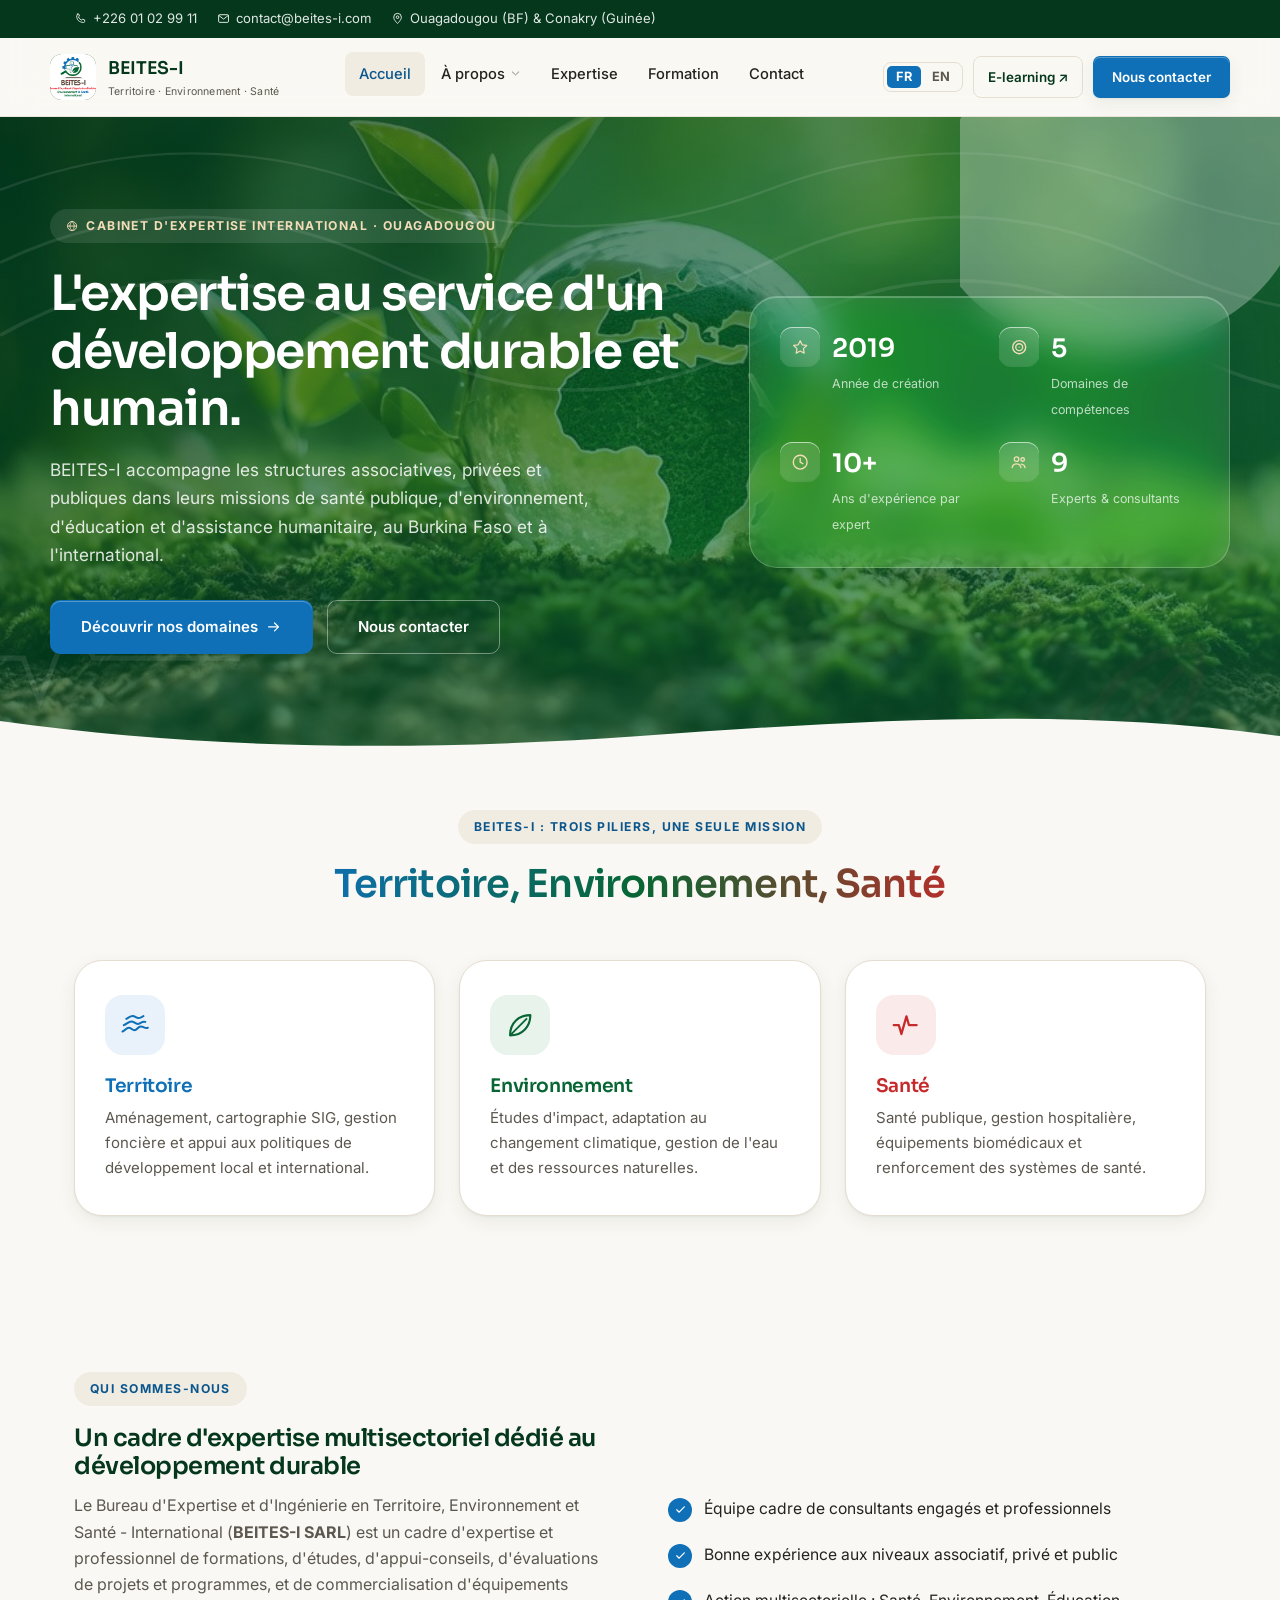
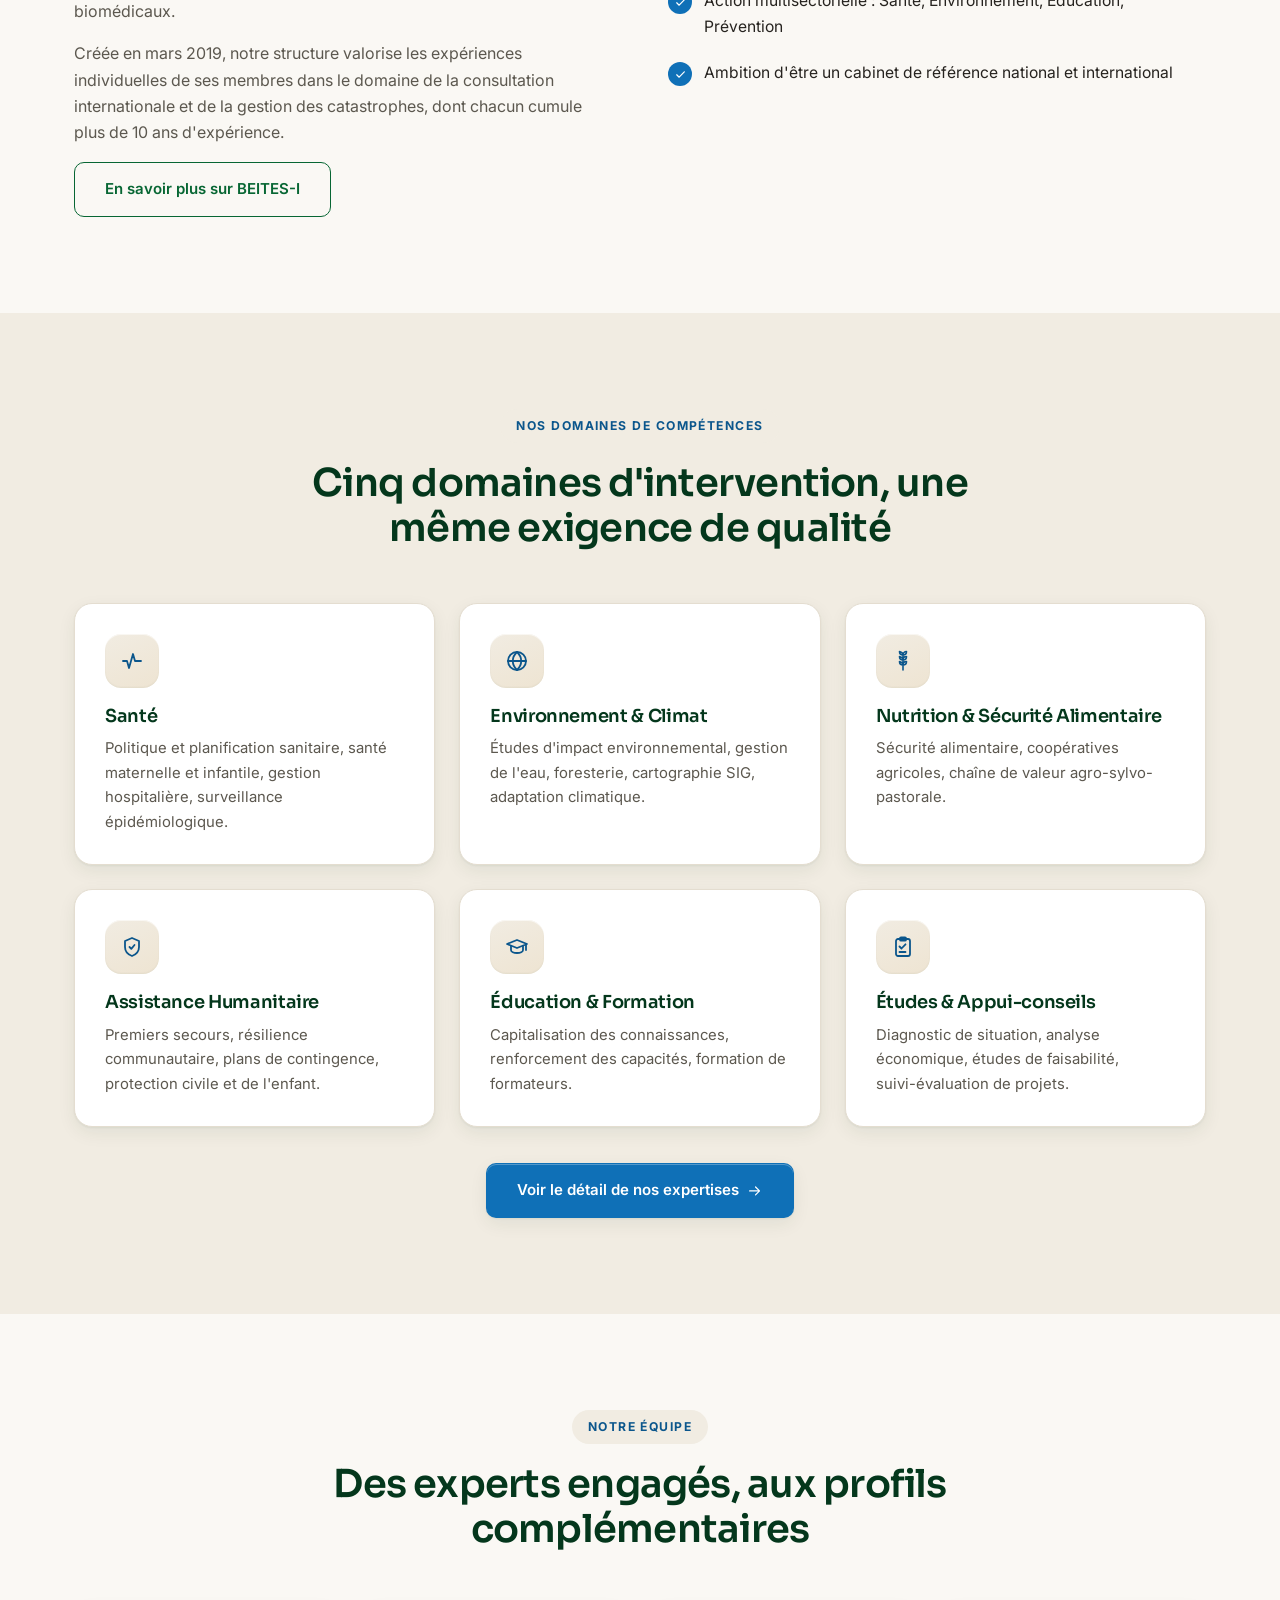
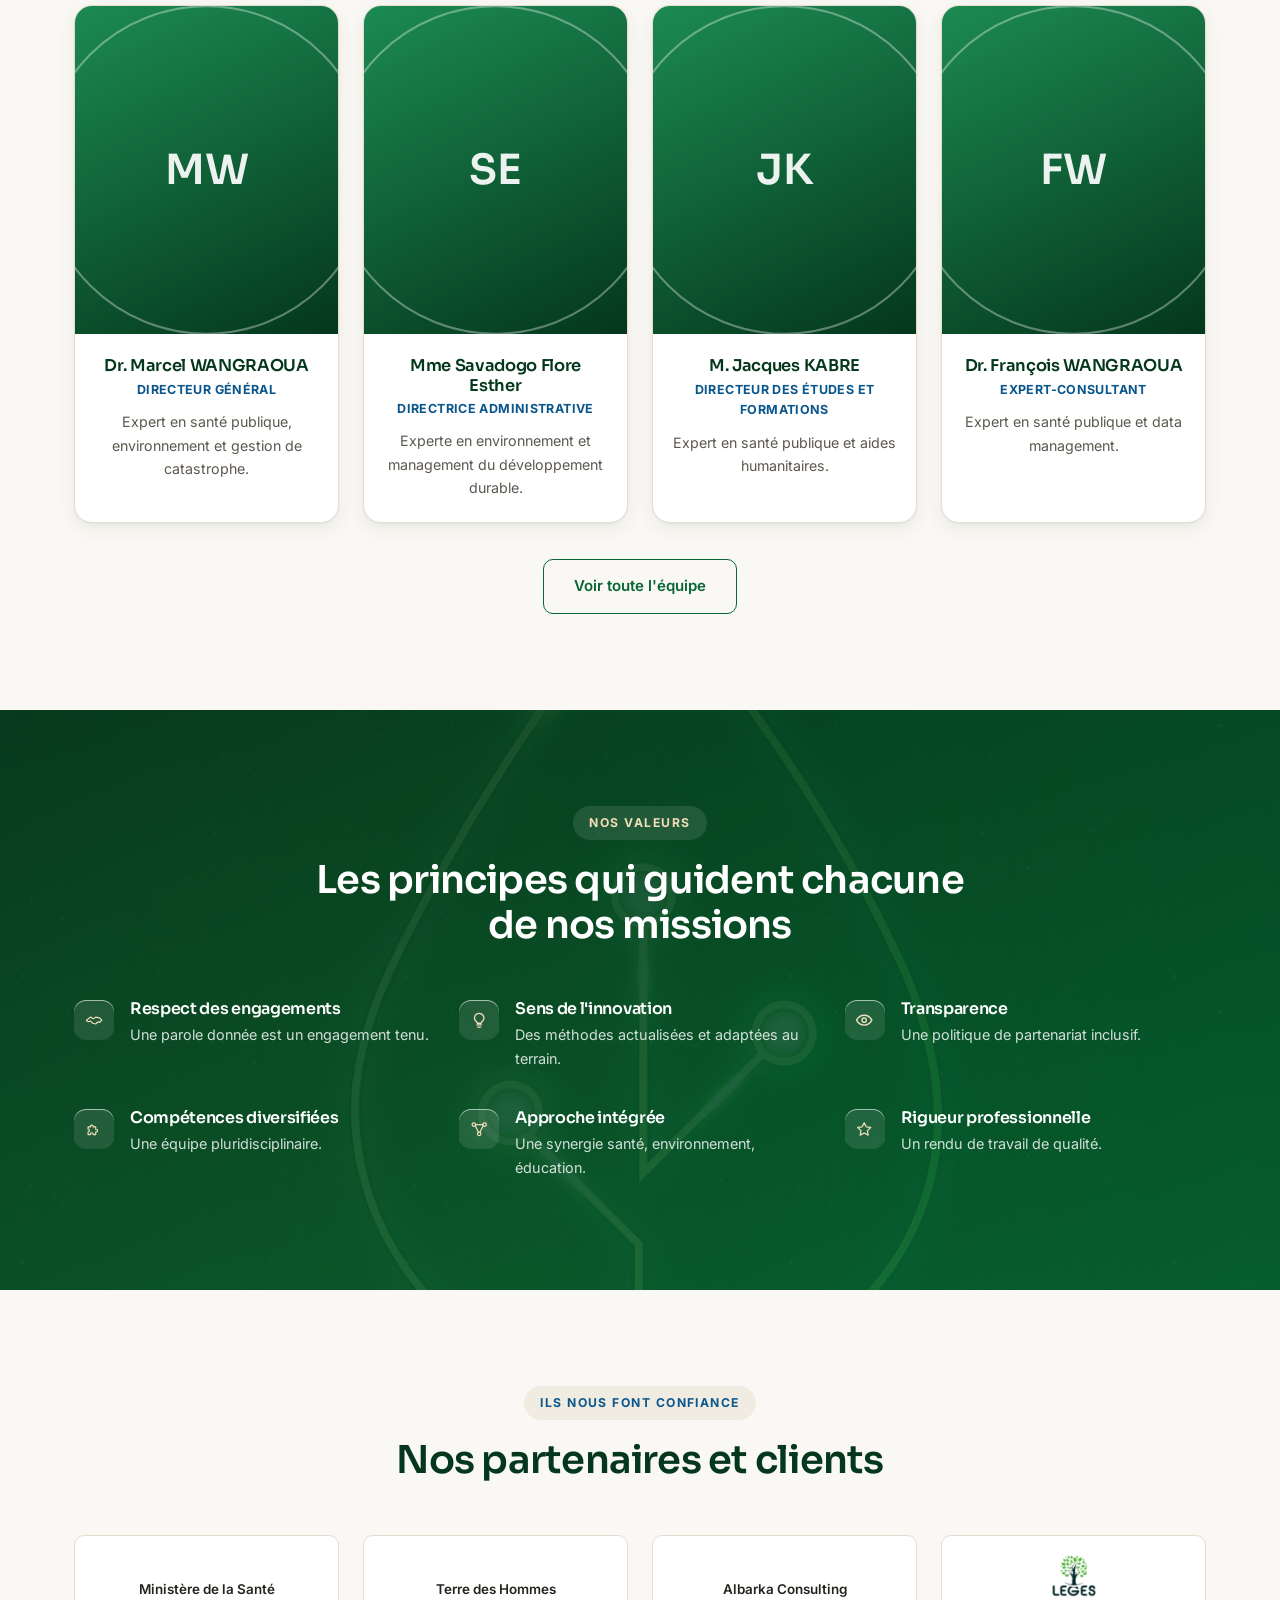
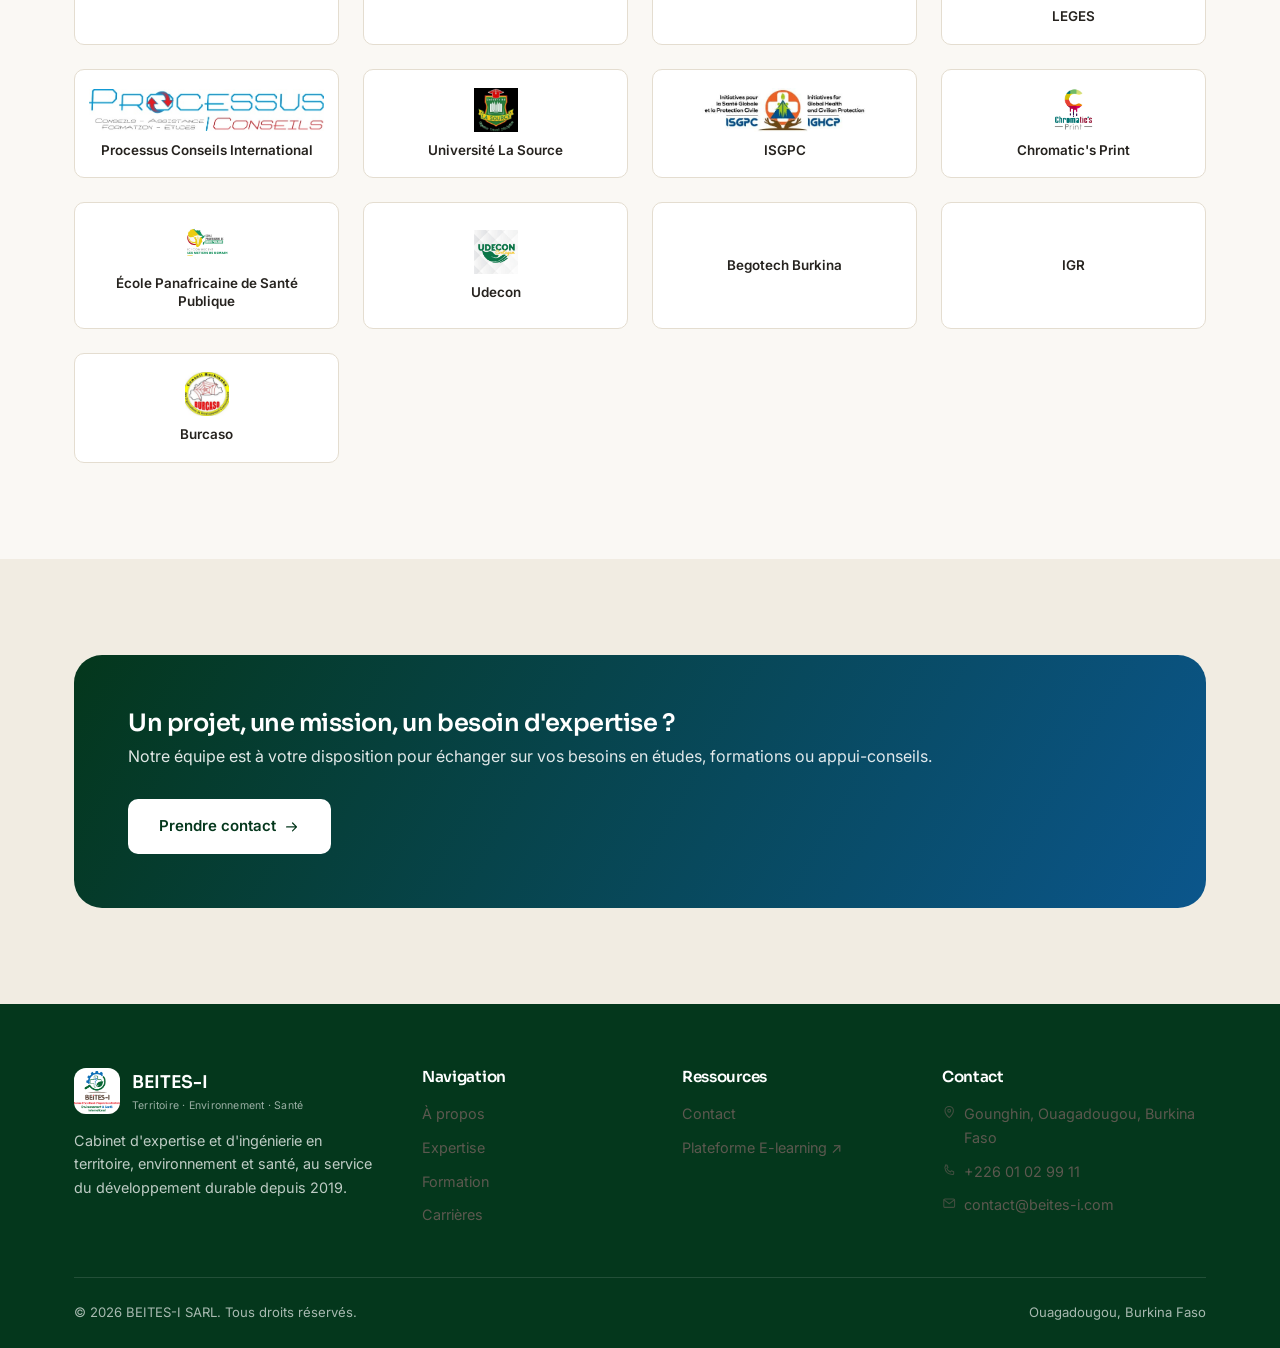
==== commit 5932ad01: "Hide hero background photo on mobile and add English site - Hide the homepage hero photo below 700px" ====
--- a/index.html
+++ b/index.html
@@ -42,9 +42,14 @@
         <li><a href="expertise.html">Expertise</a></li>
         <li><a href="formation.html">Formation</a></li>
         <li><a href="contact.html">Contact</a></li>
+        <li class="lang-switch-item"><a href="index.html" class="is-active">FR</a><a href="en/index.html">EN</a></li>
       </ul>
     </nav>
     <div class="nav-cta">
+      <div class="lang-switch">
+        <a href="index.html" class="is-active">FR</a>
+        <a href="en/index.html">EN</a>
+      </div>
       <a href="https://formation.beites-i.com" target="_blank" rel="noopener" class="nav-elearn">E-learning ↗</a>
       <a href="contact.html" class="btn btn-primary btn-sm">Nous contacter</a>
     </div>
--- a/css/style.css
+++ b/css/style.css
@@ -218,6 +218,22 @@
   padding: 9px 14px; border-radius: 8px; border: 1.5px solid var(--color-border);
 }
 .nav-elearn:hover { border-color: var(--color-blue); color: var(--color-blue-dark); }
+
+.lang-switch {
+  display: flex; align-items: center; gap: 2px;
+  border: 1.5px solid var(--color-border); border-radius: 8px; padding: 3px;
+  font-size: 0.8rem; font-weight: 700;
+}
+.lang-switch a { padding: 5px 9px; border-radius: 5px; color: var(--color-ink-soft); line-height: 1; }
+.lang-switch a.is-active { background: var(--color-blue); color: #fff; }
+.lang-switch a:not(.is-active):hover { background: var(--color-sand-deep); color: var(--color-ink); }
+@media (max-width: 980px) { .lang-switch { display: none; } }
+li.lang-switch-item { display: none; }
+@media (max-width: 980px) {
+  li.lang-switch-item { display: flex; gap: 8px; padding: 12px 16px 4px; border-top: 1px solid var(--color-border); margin-top: 8px; }
+  li.lang-switch-item a { flex: 1; text-align: center; padding: 8px; border-radius: 8px; font-weight: 700; font-size: 0.85rem; border: 1.5px solid var(--color-border); color: var(--color-ink-soft); }
+  li.lang-switch-item a.is-active { background: var(--color-blue); color: #fff; border-color: var(--color-blue); }
+}
 
 .nav-toggle {
   display: none; background: none; border: none; cursor: pointer;
@@ -270,6 +286,11 @@
   color: #fff;
   overflow: hidden;
 }
+/* Sur mobile, la photo de fond est retirée (juste le dégradé) : plus léger
+   et plus lisible sur petit écran. */
+@media (max-width: 700px) {
+  .hero { background-image: linear-gradient(150deg, var(--color-forest-deep) 0%, var(--color-forest) 60%, var(--color-forest-soft) 130%); }
+}
 .hero-wave { position: absolute; left: 0; right: 0; bottom: -1px; line-height: 0; z-index: 2; }
 .hero-wave svg { width: 100%; height: 60px; display: block; }
 .hero-decor { position: absolute; inset: 0; z-index: 0; pointer-events: none; opacity: 0.6; color: #fff; }
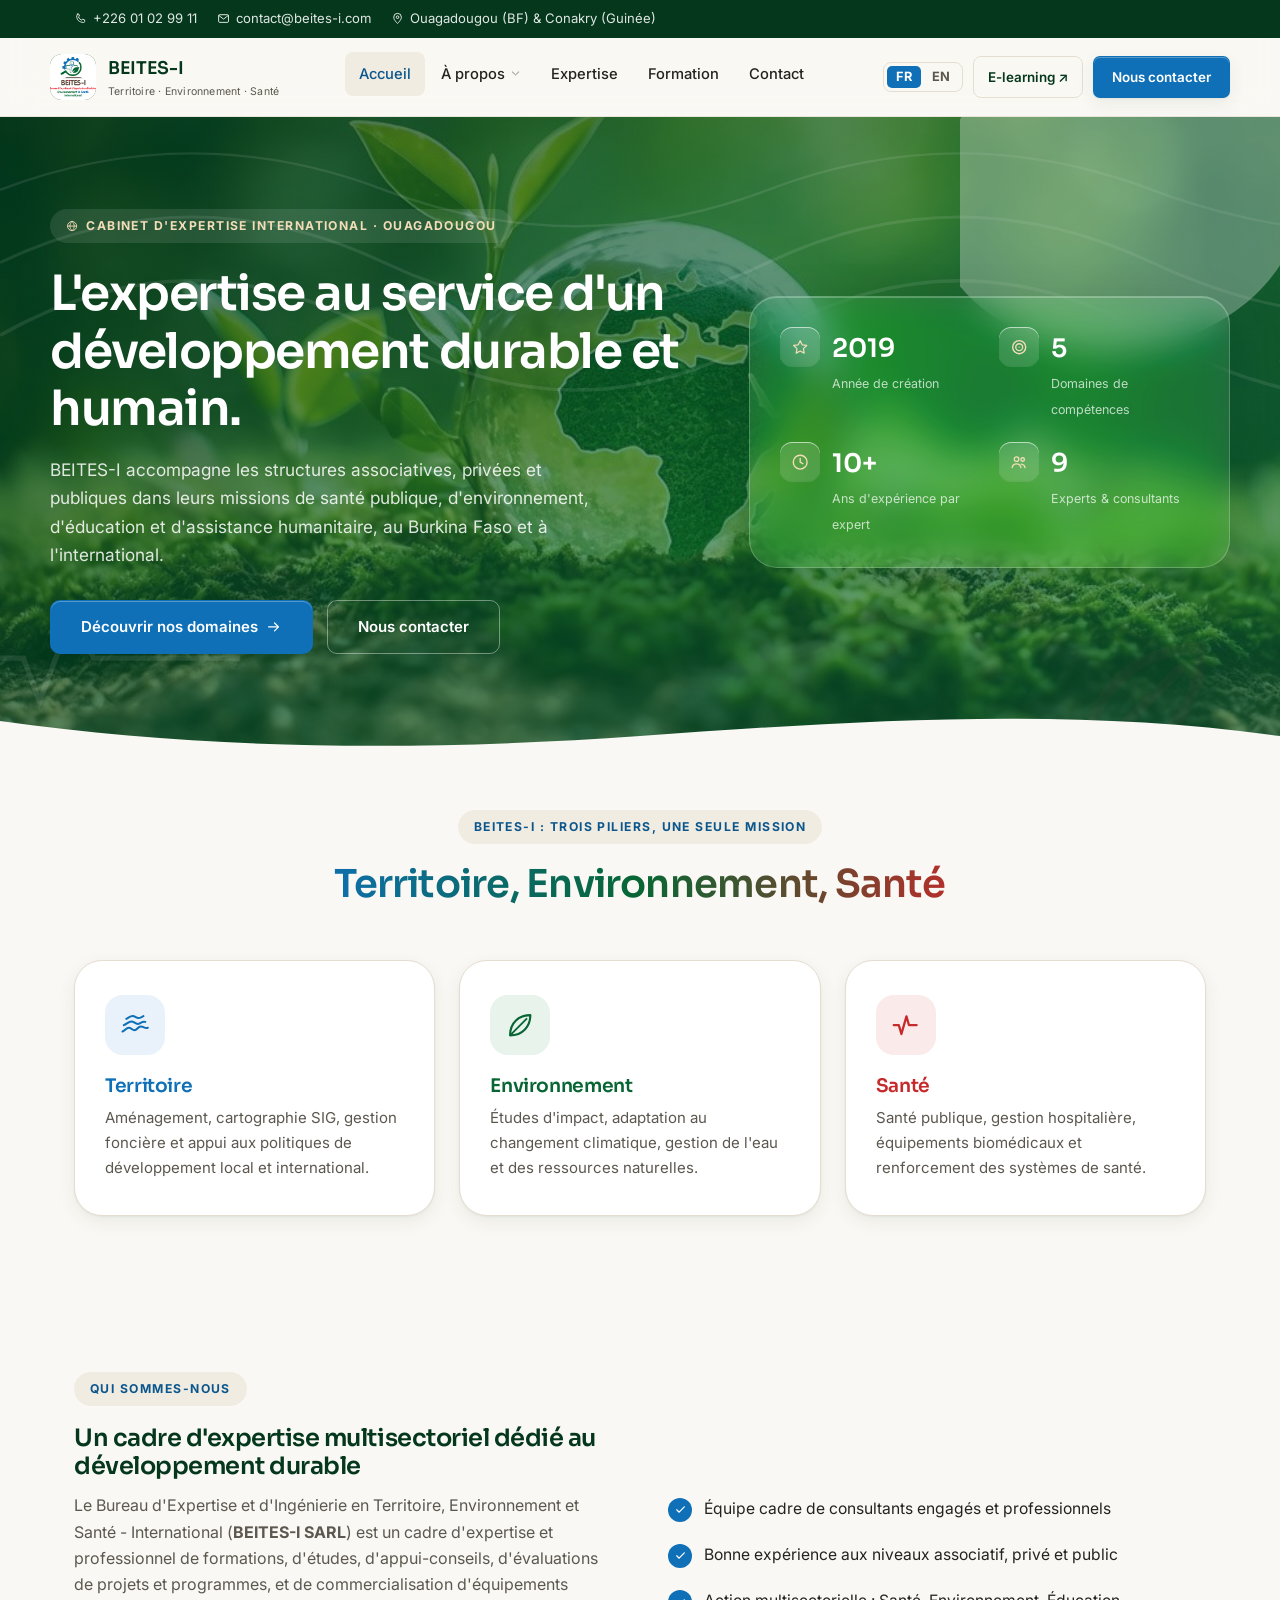
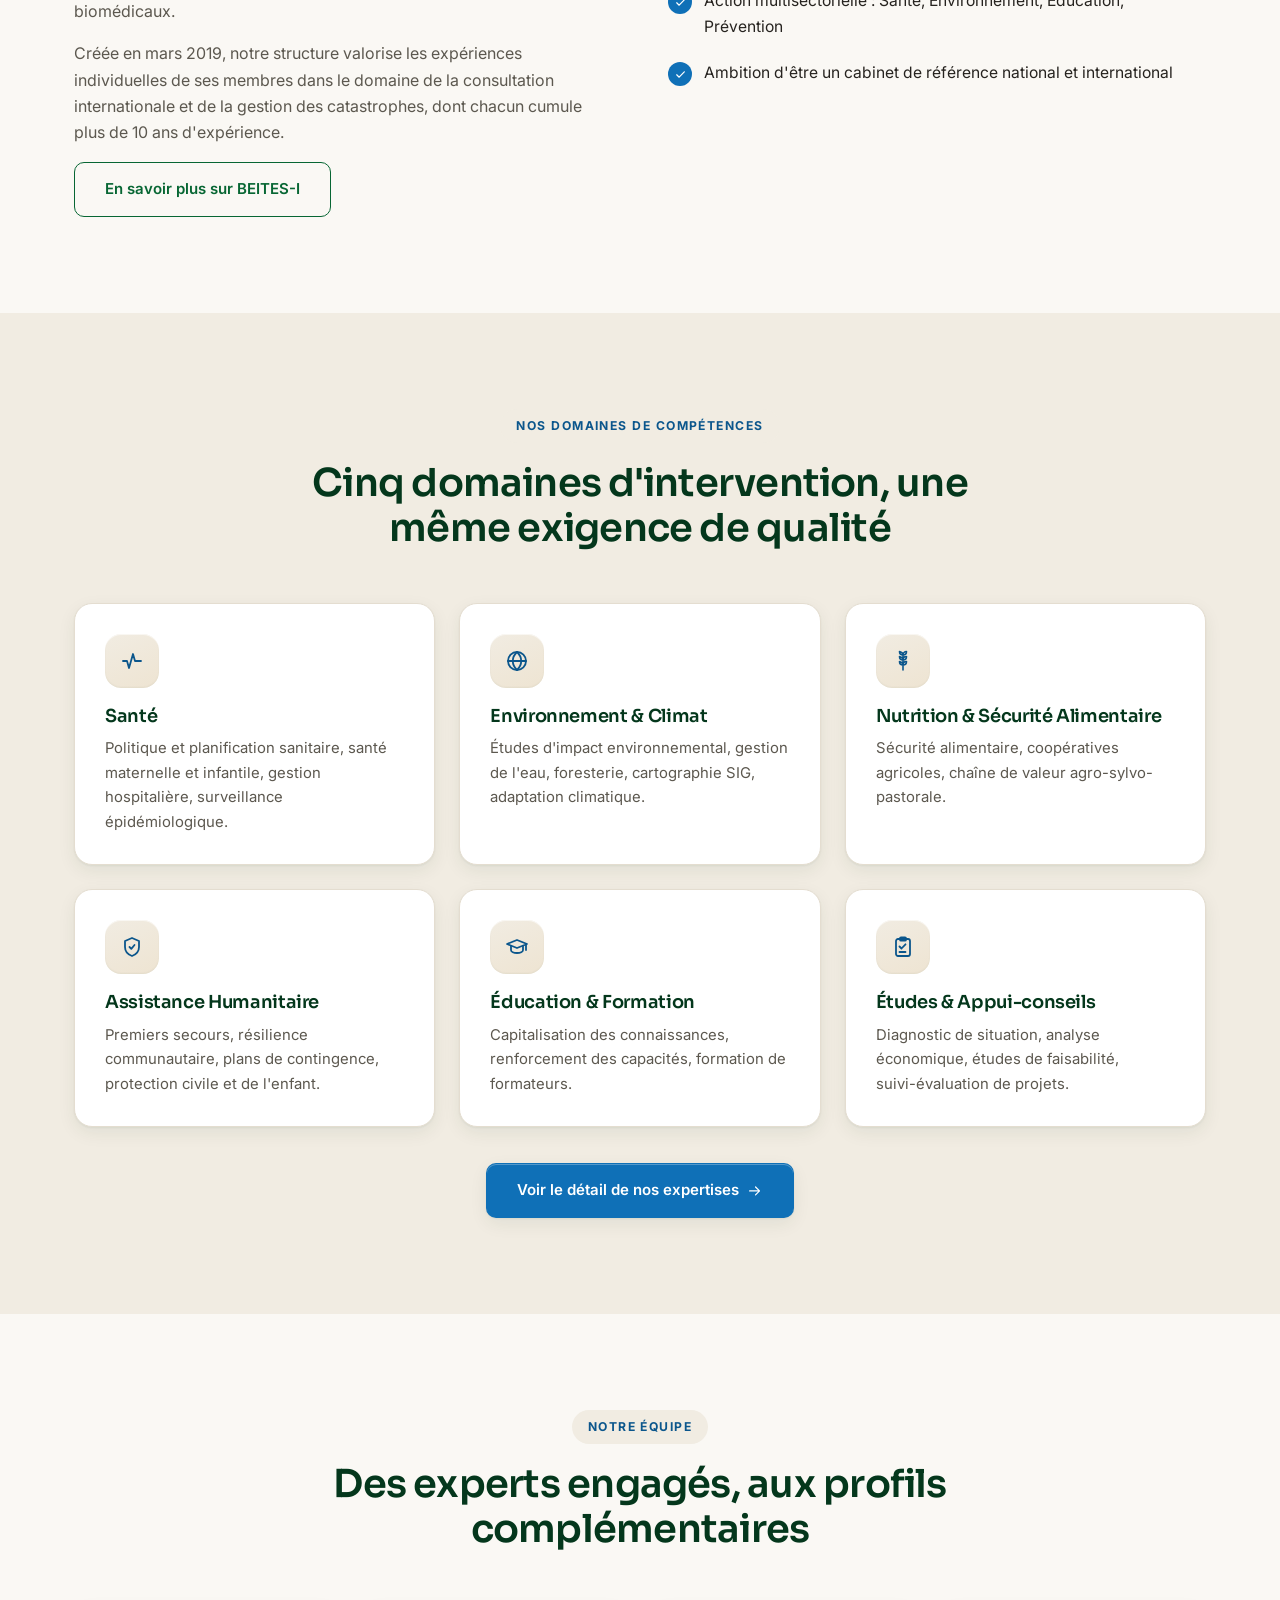
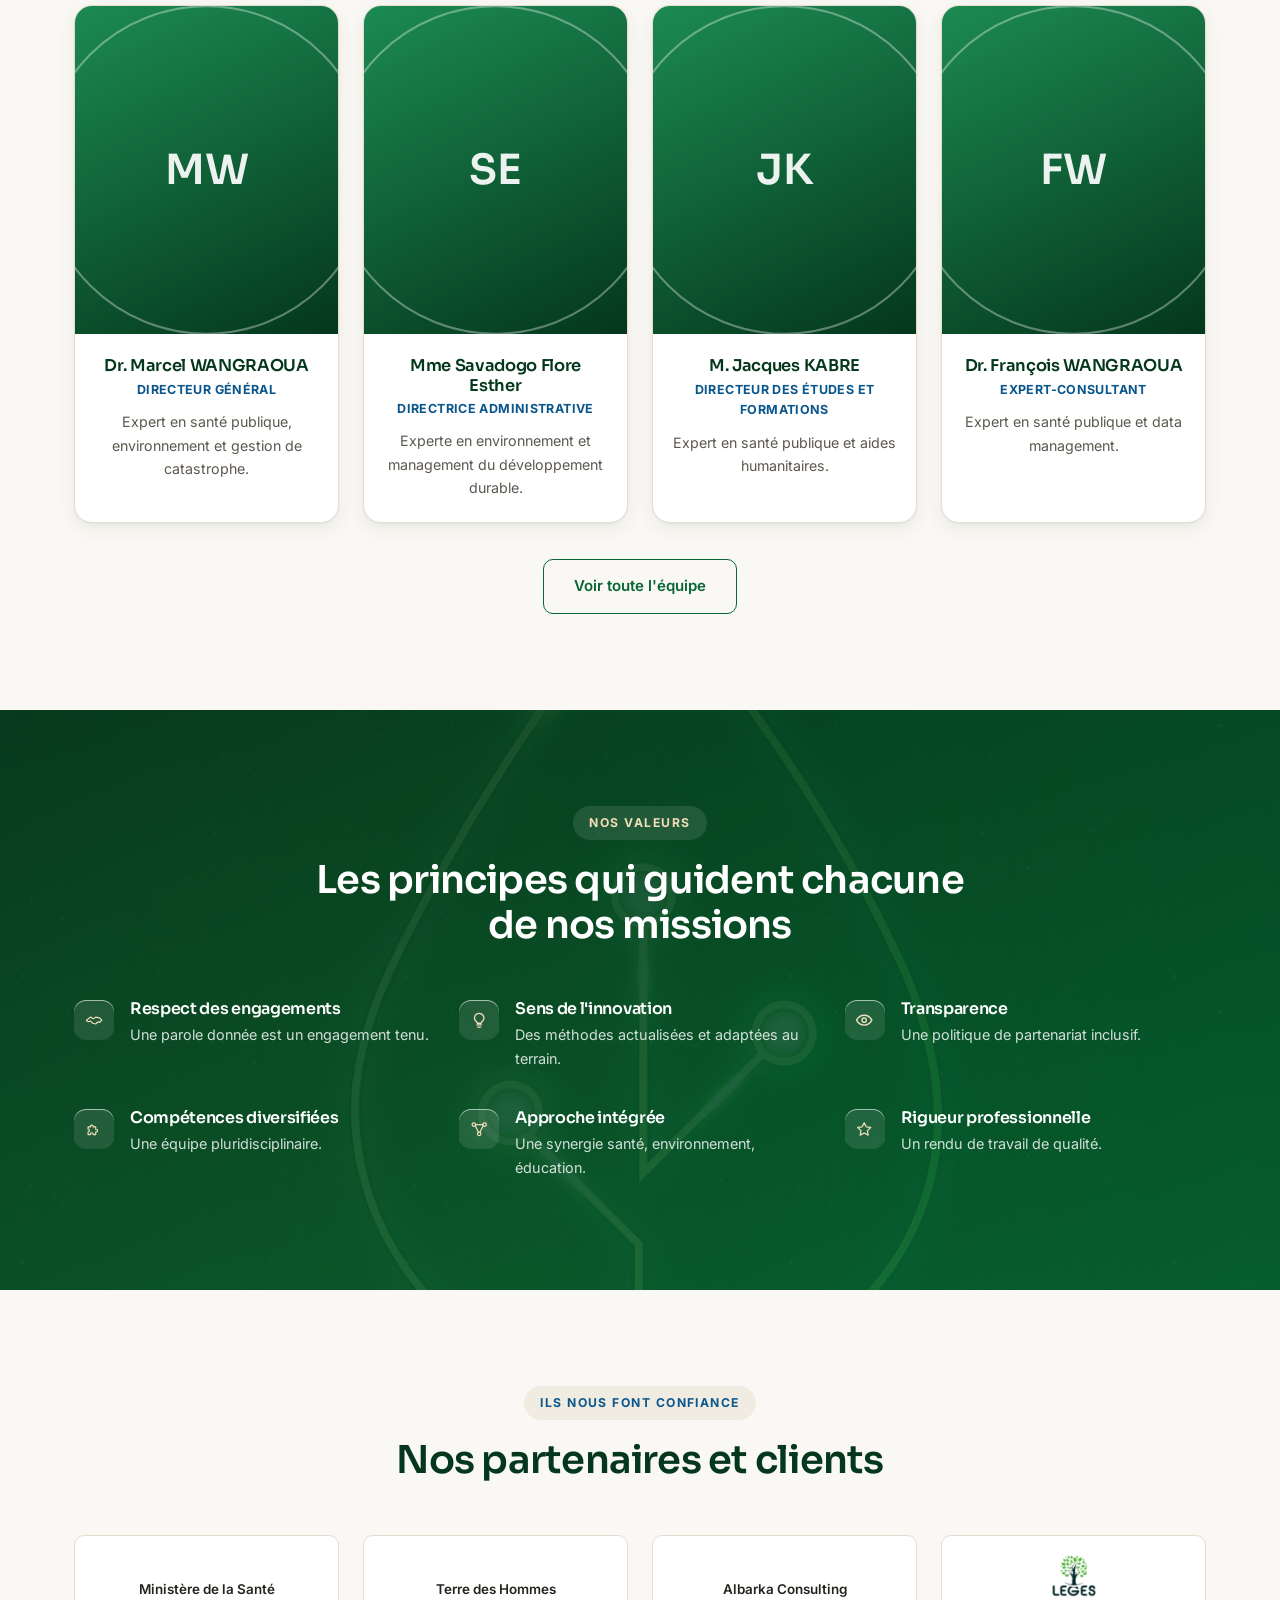
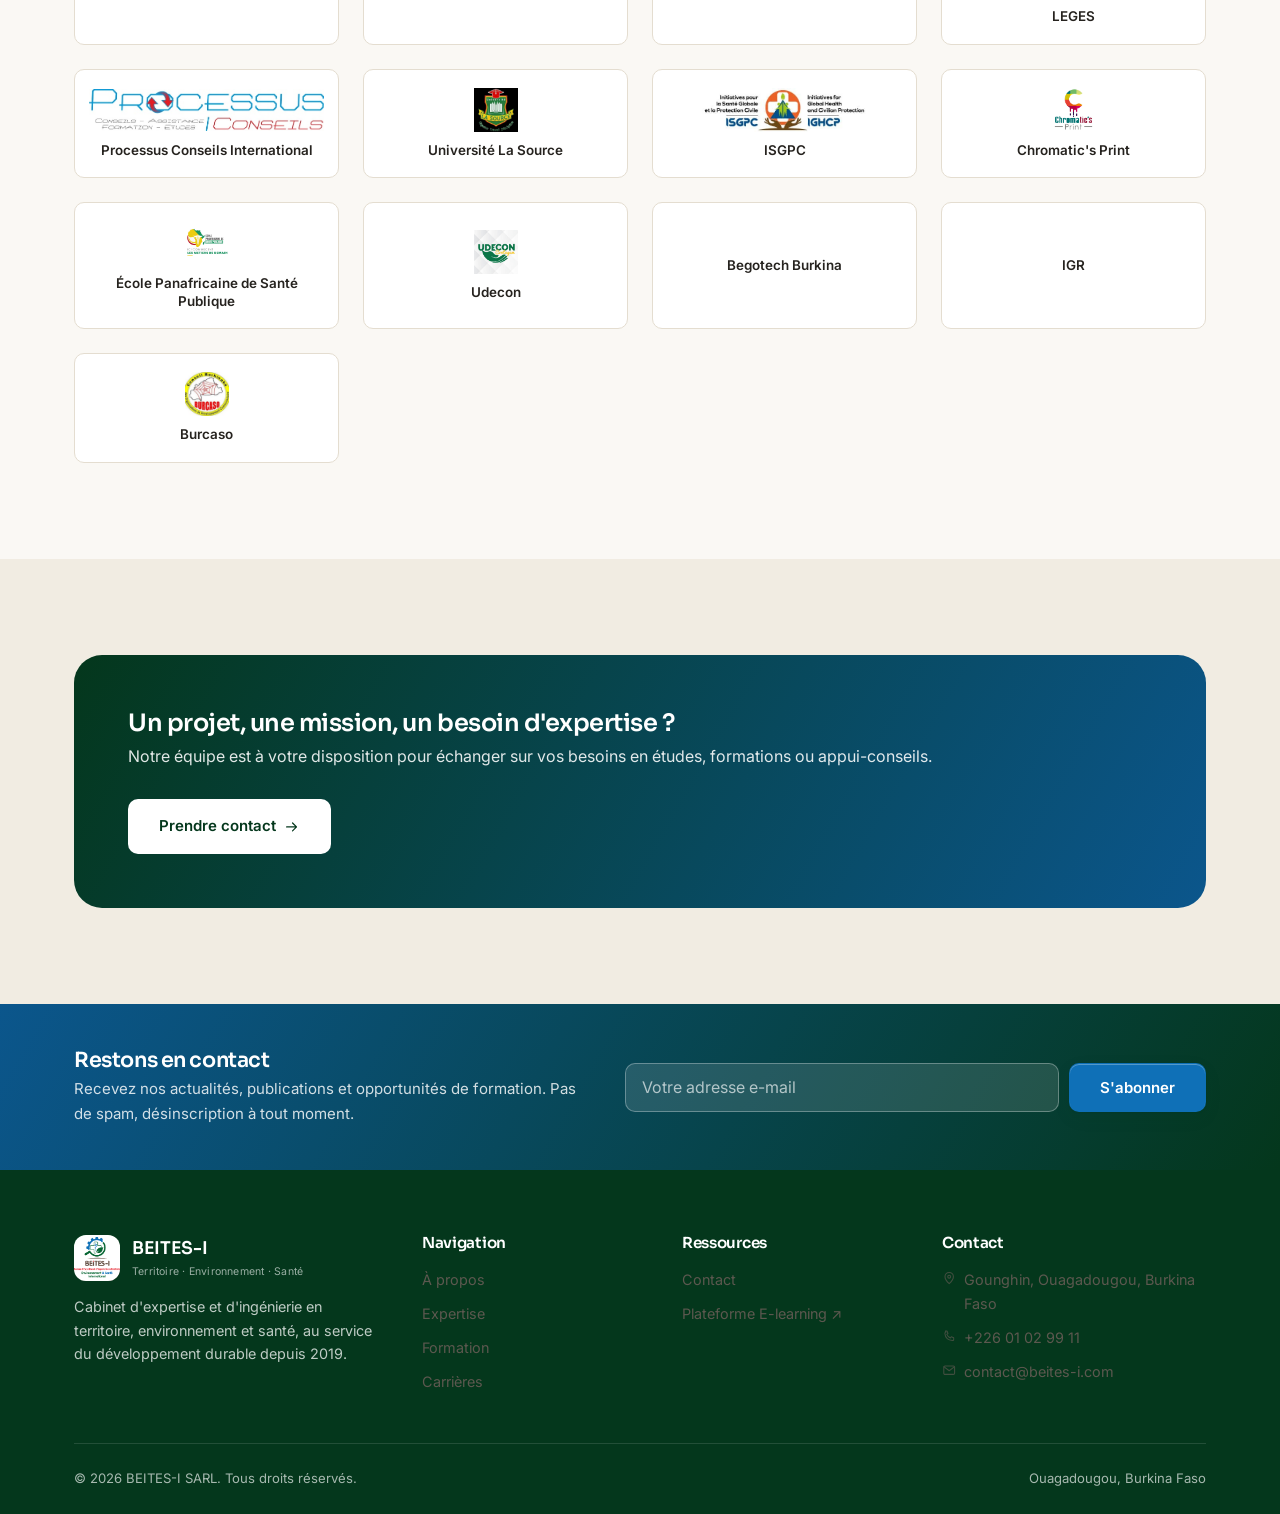
==== commit 9c16b5f2: "Add a newsletter subscription form to every page footer Adds an email signup band (FR + EN) right ab" ====
--- a/index.html
+++ b/index.html
@@ -244,6 +244,23 @@
   </div>
 </section>
 
+<section class="newsletter-band">
+  <div class="container newsletter-inner">
+    <div class="newsletter-text">
+      <h3>Restons en contact</h3>
+      <p>Recevez nos actualités, publications et opportunités de formation. Pas de spam, désinscription à tout moment.</p>
+    </div>
+    <form id="newsletterForm" class="newsletter-form" novalidate>
+      <input type="hidden" name="_subject" value="Nouvelle inscription newsletter — BEITES-I">
+      <input type="text" name="_honey" style="display:none" tabindex="-1" autocomplete="off">
+      <input type="email" name="Email" placeholder="Votre adresse e-mail" aria-label="Adresse e-mail" required>
+      <button type="submit" class="btn btn-primary">S'abonner</button>
+    </form>
+    <div class="newsletter-msg newsletter-success" id="newsletterSuccess"><svg class="icon"><use href="icons.svg#icon-check-circle"></use></svg> Merci ! Votre inscription a bien été prise en compte.</div>
+    <div class="newsletter-msg newsletter-error" id="newsletterError">Une erreur est survenue. Réessayez, ou écrivez-nous à contact@beites-i.com.</div>
+  </div>
+</section>
+
 <footer class="site-footer">
   <div class="container">
     <div class="footer-grid">
--- a/css/style.css
+++ b/css/style.css
@@ -65,6 +65,8 @@
   margin: 0 0 0.5em;
   font-weight: 600;
   letter-spacing: -0.02em;
+  overflow-wrap: break-word;
+  hyphens: auto;
 }
 h1 { letter-spacing: -0.03em; }
 
@@ -237,7 +239,7 @@
 
 .nav-toggle {
   display: none; background: none; border: none; cursor: pointer;
-  width: 42px; height: 42px; border-radius: 10px;
+  width: 44px; height: 44px; border-radius: 10px;
   align-items: center; justify-content: center; color: var(--color-forest-deep);
   flex-shrink: 0;
 }
@@ -286,10 +288,12 @@
   color: #fff;
   overflow: hidden;
 }
-/* Sur mobile, la photo de fond est retirée (juste le dégradé) : plus léger
-   et plus lisible sur petit écran. */
+/* Sur mobile, la photo de fond et les formes décoratives sont retirées
+   (juste le dégradé) : plus léger et plus lisible sur petit écran. */
 @media (max-width: 700px) {
   .hero { background-image: linear-gradient(150deg, var(--color-forest-deep) 0%, var(--color-forest) 60%, var(--color-forest-soft) 130%); }
+  .hero-decor { display: none; }
+  .section--forest.section--photo { background-image: linear-gradient(155deg, rgba(4,55,28,0.93), rgba(7,102,51,0.9)); }
 }
 .hero-wave { position: absolute; left: 0; right: 0; bottom: -1px; line-height: 0; z-index: 2; }
 .hero-wave svg { width: 100%; height: 60px; display: block; }
@@ -311,7 +315,7 @@
   letter-spacing: 0.12em; text-transform: uppercase; color: #f3ddb8;
   background: rgba(255,255,255,0.1); padding: 7px 16px; border-radius: 999px; margin-bottom: 22px;
 }
-.hero h1 { color: #fff; font-size: clamp(2.1rem, 3.8vw, 3.1rem); margin-bottom: 18px; font-weight: 600; }
+.hero h1 { color: #fff; font-size: clamp(2.1rem, 3.8vw, 3.1rem); margin-bottom: 18px; font-weight: 600; overflow-wrap: break-word; hyphens: auto; }
 .hero p.lead { color: rgba(255,255,255,0.85); font-size: 1.08rem; max-width: 560px; }
 .hero-actions { display: flex; gap: 14px; flex-wrap: wrap; margin-top: 30px; }
 
@@ -471,7 +475,7 @@
 .field input[type="file"], .field textarea, .field select {
   width: 100%; padding: 12px 14px; border-radius: var(--radius-sm);
   border: 1.5px solid var(--color-border); background: var(--color-sand);
-  color: var(--color-ink); font-family: var(--font-body); font-size: 0.95rem;
+  color: var(--color-ink); font-family: var(--font-body); font-size: 1rem;
 }
 .field textarea { resize: vertical; min-height: 120px; }
 .field input:focus, .field textarea:focus, .field select:focus { outline: none; border-color: var(--color-blue); }
@@ -504,6 +508,34 @@
 
 .map-frame { border-radius: var(--radius-md); overflow: hidden; border: 1px solid var(--color-border); height: 260px; }
 .map-frame iframe { width: 100%; height: 100%; border: 0; }
+
+/* ---------- Newsletter ---------- */
+.newsletter-band {
+  background: linear-gradient(120deg, var(--color-blue-dark), var(--color-forest-deep));
+  padding: 44px 0;
+}
+.newsletter-inner {
+  display: flex; align-items: center; justify-content: space-between; gap: 30px; flex-wrap: wrap;
+}
+.newsletter-text { flex: 1 1 320px; min-width: 0; }
+.newsletter-text h3 { color: #fff; margin-bottom: 4px; font-size: 1.3rem; }
+.newsletter-text p { color: rgba(255,255,255,0.82); margin: 0; font-size: 0.94rem; }
+.newsletter-form {
+  display: flex; gap: 10px; flex-wrap: wrap; flex: 1 1 380px;
+}
+.newsletter-form input[type="email"] {
+  flex: 1 1 220px; min-width: 0; padding: 13px 16px; border-radius: 10px;
+  border: 1.5px solid rgba(255,255,255,0.3); background: rgba(255,255,255,0.12);
+  color: #fff; font-family: var(--font-body); font-size: 1rem;
+}
+.newsletter-form input[type="email"]::placeholder { color: rgba(255,255,255,0.65); }
+.newsletter-form input[type="email"]:focus { outline: none; border-color: #fff; }
+.newsletter-form .btn { flex-shrink: 0; }
+.newsletter-msg { display: none; width: 100%; margin-top: 14px; padding: 12px 16px; border-radius: var(--radius-sm); font-size: 0.88rem; font-weight: 600; align-items: center; gap: 8px; }
+.newsletter-msg.is-visible { display: flex; }
+.newsletter-success { background: rgba(255,255,255,0.16); color: #fff; border: 1px solid rgba(255,255,255,0.32); }
+.newsletter-error { background: rgba(0,0,0,0.18); color: #ffd9c7; border: 1px solid rgba(255,166,133,0.4); }
+@media (max-width: 620px) { .newsletter-form .btn { width: 100%; } }
 
 /* ---------- Footer ---------- */
 .site-footer { background: var(--color-forest-deep); color: rgba(255,255,255,0.8); padding: 64px 0 24px; }
